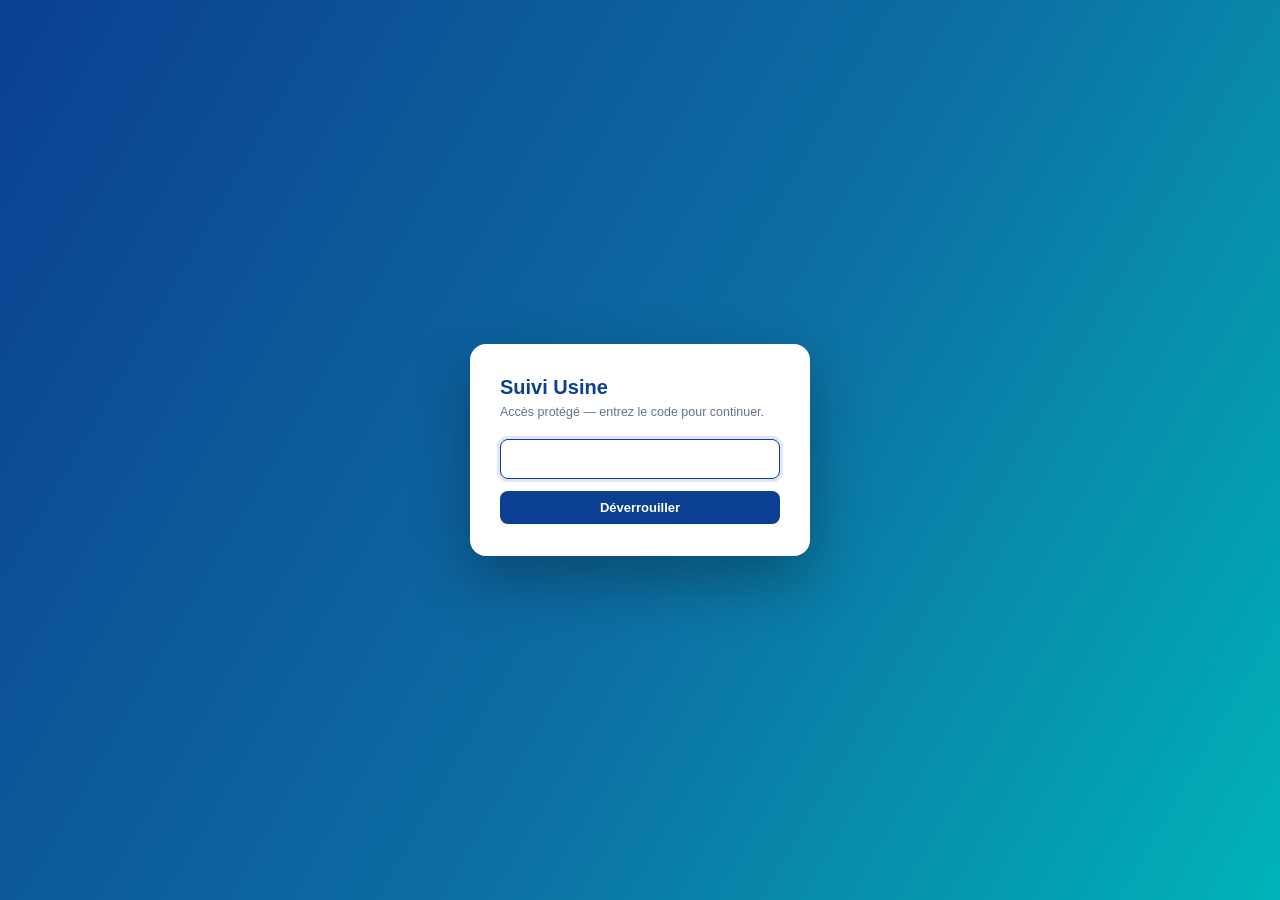
==== dashboard.html @ 3225024c "one paaaage for the 2" ====
<!DOCTYPE html>
<html lang="fr">
<head>
<meta charset="UTF-8">
<meta name="viewport" content="width=device-width, initial-scale=1.0">
<title>Suivi Usine</title>
<link rel="stylesheet" href="css/style.css">
<script src="js/echarts.min.js"></script>
<script src="js/xlsx.full.min.js"></script>
</head>
<body class="us-locked">

<div class="us-gate-overlay" id="us-gate-overlay">
  <form class="us-gate-box" id="us-gate-form">
    <div class="us-gate-title">Suivi Usine</div>
    <div class="us-gate-sub">Accès protégé — entrez le code pour continuer.</div>
    <input type="password" id="us-gate-input" class="us-gate-input" autocomplete="off" autofocus />
    <div class="us-gate-error" id="us-gate-error" style="display:none;">Code incorrect.</div>
    <button type="submit" class="us-btn us-gate-submit">Déverrouiller</button>
  </form>
</div>

<div class="us-modal-overlay" id="us-welcome-overlay">
  <div class="us-modal-box">
    <div class="us-modal-header">
      <div class="us-modal-title">Bienvenue sur Suivi Usine</div>
    </div>
    <div class="us-modal-body">
      <p>Ce tableau de bord a été mis en place pour vous permettre de suivre, où que vous soyez, l'activité de nos équipes opérateurs : arrivées à l'usine, avancement des formations, habilitations et visites médicales à venir.</p>
      <p>L'objectif est simple : rester connecté(e) à la réalité du terrain, même à distance, en déplacement ou en congé, sans dépendre d'un reporting manuel.</p>
      <p>Bonne consultation.</p>
      <div class="us-modal-signature">
        <div class="us-modal-signature-name">Nabila Chnaida</div>
        <div class="us-modal-signature-role">HR Talent </div>
      </div>
    </div>
    <button class="us-btn us-modal-close" onclick="usCloseWelcome()">C'est compris</button>
  </div>
</div>

<main class="page">

  <nav class="us-page-nav">
    <a href="dashboard.html" class="us-active">Tableau de bord</a>
    <a href="index.html">Bilans RH</a>
  </nav>

  <div class="us-hero">
    <div>
      <div class="us-hero-title">Suivez votre équipe à distance</div>
      <div class="us-hero-sub">Restez connecté(e) à votre atelier même en congé — les KPIs clés en un coup d'œil.</div>
    </div>
  </div>

  <div id="us-error" class="us-error" style="display:none;"></div>
  <div id="us-empty" class="us-empty" style="display:none;">
    Aucune donnée exploitable dans suivi.xlsx.
  </div>

  <div id="us-content" style="display:none;">

    <!-- Filters -->
    <div class="us-filter-bar">
      <div class="us-fg">
        <label>Département</label>
        <select id="us-dept-select">
          <option value="">Tous les départements</option>
        </select>
      </div>
      <div class="us-fg">
        <label>Semaine</label>
        <select id="us-week-select">
          <option value="">Toutes les semaines</option>
        </select>
      </div>
      <button class="us-btn us-btn-ghost" onclick="usResetFilters()">Réinitialiser</button>
    </div>

    <!-- Pending-edits bar -->
    <div class="us-edit-bar" id="us-edit-bar" style="display:none;">
      <span>Modifications non enregistrées — téléchargez le fichier puis remplacez-le sur GitHub pour les conserver.</span>
      <button type="button" class="us-btn" onclick="usDownloadUpdatedWorkbook()">Télécharger suivi.xlsx mis à jour</button>
    </div>

    <!-- KPIs -->
    <div class="us-kpi-grid">
      <div class="us-kpi-card us-c1">
        <div class="us-kpi-icon"><svg viewBox="0 0 24 24" fill="none" stroke="currentColor" stroke-width="2" stroke-linecap="round" stroke-linejoin="round"><path d="M15 3h4a2 2 0 0 1 2 2v14a2 2 0 0 1-2 2h-4"/><polyline points="10 17 15 12 10 7"/><line x1="15" y1="12" x2="3" y2="12"/></svg></div>
        <div class="us-kpi-body">
          <div class="us-kpi-label">Arrivés usine — <span id="us-this-week-label">cette semaine</span></div>
          <div class="us-kpi-value" id="us-kpi-week">&mdash;</div>
          <div class="us-kpi-sub" id="us-kpi-week-sub"></div>
        </div>
      </div>
      <div class="us-kpi-card us-c2">
        <div class="us-kpi-icon"><svg viewBox="0 0 24 24" fill="none" stroke="currentColor" stroke-width="2" stroke-linecap="round" stroke-linejoin="round"><rect x="3" y="4" width="18" height="18" rx="2"/><line x1="16" y1="2" x2="16" y2="6"/><line x1="8" y1="2" x2="8" y2="6"/><line x1="3" y1="10" x2="21" y2="10"/></svg></div>
        <div class="us-kpi-body">
          <div class="us-kpi-label">Total depuis le 1er juillet à aujourd'hui</div>
          <div class="us-kpi-value" id="us-kpi-month">&mdash;</div>
        </div>
      </div>
      <div class="us-kpi-card us-c3">
        <div class="us-kpi-icon"><svg viewBox="0 0 24 24" fill="none" stroke="currentColor" stroke-width="2" stroke-linecap="round" stroke-linejoin="round"><path d="M2 3h6a4 4 0 0 1 4 4v14a3 3 0 0 0-3-3H2z"/><path d="M22 3h-6a4 4 0 0 0-4 4v14a3 3 0 0 1 3-3h7z"/></svg></div>
        <div class="us-kpi-body">
          <div class="us-kpi-label">En formation total à IFMIA — <span id="us-formation-total-week-label">cette semaine</span></div>
          <div class="us-kpi-value-row">
            <div class="us-kpi-value" id="us-kpi-formation">&mdash;</div>
            <button type="button" class="us-kpi-edit-btn" onclick="usOpenEditModal('formation-total')" title="Modifier cette valeur">
              <svg viewBox="0 0 24 24" fill="none" stroke="currentColor" stroke-width="2" stroke-linecap="round" stroke-linejoin="round"><path d="M11 4H4a2 2 0 0 0-2 2v14a2 2 0 0 0 2 2h14a2 2 0 0 0 2-2v-7"/><path d="M18.5 2.5a2.121 2.121 0 0 1 3 3L12 15l-4 1 1-4 9.5-9.5z"/></svg>
            </button>
          </div>
        </div>
      </div>
      <div class="us-kpi-card us-c8">
        <div class="us-kpi-icon"><svg viewBox="0 0 24 24" fill="none" stroke="currentColor" stroke-width="2" stroke-linecap="round" stroke-linejoin="round"><path d="M2 3h6a4 4 0 0 1 4 4v14a3 3 0 0 0-3-3H2z"/><path d="M22 3h-6a4 4 0 0 0-4 4v14a3 3 0 0 1 3-3h7z"/></svg></div>
        <div class="us-kpi-body">
          <div class="us-kpi-label">En formation à IFMIA — Ferrage — <span id="us-formation-ferrage-week-label">cette semaine</span></div>
          <div class="us-kpi-value-row">
            <div class="us-kpi-value" id="us-kpi-formation-ferrage">&mdash;</div>
            <button type="button" class="us-kpi-edit-btn" onclick="usOpenEditModal('formation-ferrage')" title="Modifier cette valeur">
              <svg viewBox="0 0 24 24" fill="none" stroke="currentColor" stroke-width="2" stroke-linecap="round" stroke-linejoin="round"><path d="M11 4H4a2 2 0 0 0-2 2v14a2 2 0 0 0 2 2h14a2 2 0 0 0 2-2v-7"/><path d="M18.5 2.5a2.121 2.121 0 0 1 3 3L12 15l-4 1 1-4 9.5-9.5z"/></svg>
            </button>
          </div>
        </div>
      </div>
      <div class="us-kpi-card us-c9">
        <div class="us-kpi-icon"><svg viewBox="0 0 24 24" fill="none" stroke="currentColor" stroke-width="2" stroke-linecap="round" stroke-linejoin="round"><path d="M2 3h6a4 4 0 0 1 4 4v14a3 3 0 0 0-3-3H2z"/><path d="M22 3h-6a4 4 0 0 0-4 4v14a3 3 0 0 1 3-3h7z"/></svg></div>
        <div class="us-kpi-body">
          <div class="us-kpi-label">En formation à IFMIA — Montage — <span id="us-formation-montage-week-label">cette semaine</span></div>
          <div class="us-kpi-value-row">
            <div class="us-kpi-value" id="us-kpi-formation-montage">&mdash;</div>
            <button type="button" class="us-kpi-edit-btn" onclick="usOpenEditModal('formation-montage')" title="Modifier cette valeur">
              <svg viewBox="0 0 24 24" fill="none" stroke="currentColor" stroke-width="2" stroke-linecap="round" stroke-linejoin="round"><path d="M11 4H4a2 2 0 0 0-2 2v14a2 2 0 0 0 2 2h14a2 2 0 0 0 2-2v-7"/><path d="M18.5 2.5a2.121 2.121 0 0 1 3 3L12 15l-4 1 1-4 9.5-9.5z"/></svg>
            </button>
          </div>
        </div>
      </div>
      <div class="us-kpi-card us-c11" id="us-kpi-card-birdcage">
        <div class="us-kpi-icon"><svg viewBox="0 0 24 24" fill="none" stroke="currentColor" stroke-width="2" stroke-linecap="round" stroke-linejoin="round"><path d="M2 3h6a4 4 0 0 1 4 4v14a3 3 0 0 0-3-3H2z"/><path d="M22 3h-6a4 4 0 0 0-4 4v14a3 3 0 0 1 3-3h7z"/></svg></div>
        <div class="us-kpi-body">
          <div class="us-kpi-label">En formation à IFMIA — Birdcage — <span id="us-formation-birdcage-week-label">cette semaine</span></div>
          <div class="us-kpi-value-row">
            <div class="us-kpi-value" id="us-kpi-formation-birdcage">&mdash;</div>
            <button type="button" class="us-kpi-edit-btn" onclick="usOpenEditModal('formation-birdcage')" title="Modifier cette valeur">
              <svg viewBox="0 0 24 24" fill="none" stroke="currentColor" stroke-width="2" stroke-linecap="round" stroke-linejoin="round"><path d="M11 4H4a2 2 0 0 0-2 2v14a2 2 0 0 0 2 2h14a2 2 0 0 0 2-2v-7"/><path d="M18.5 2.5a2.121 2.121 0 0 1 3 3L12 15l-4 1 1-4 9.5-9.5z"/></svg>
            </button>
          </div>
        </div>
      </div>
      <div class="us-kpi-card us-c4">
        <div class="us-kpi-icon"><svg viewBox="0 0 24 24" fill="none" stroke="currentColor" stroke-width="2" stroke-linecap="round" stroke-linejoin="round"><path d="M16 21v-2a4 4 0 0 0-4-4H5a4 4 0 0 0-4 4v2"/><circle cx="9" cy="7" r="4"/><line x1="17" y1="8" x2="22" y2="13"/><line x1="22" y1="8" x2="17" y2="13"/></svg></div>
        <div class="us-kpi-body">
          <div class="us-kpi-label">En formation (non diplômés) — <span id="us-ifmia-nondip-week-label">cette semaine</span></div>
          <div class="us-kpi-value-row">
            <div class="us-kpi-value" id="us-kpi-next-week">&mdash;</div>
            <button type="button" class="us-kpi-edit-btn" onclick="usOpenEditModal('non-diplomes')" title="Modifier cette valeur">
              <svg viewBox="0 0 24 24" fill="none" stroke="currentColor" stroke-width="2" stroke-linecap="round" stroke-linejoin="round"><path d="M11 4H4a2 2 0 0 0-2 2v14a2 2 0 0 0 2 2h14a2 2 0 0 0 2-2v-7"/><path d="M18.5 2.5a2.121 2.121 0 0 1 3 3L12 15l-4 1 1-4 9.5-9.5z"/></svg>
            </button>
          </div>
        </div>
      </div>
      <div class="us-kpi-card us-c5">
        <div class="us-kpi-icon"><svg viewBox="0 0 24 24" fill="none" stroke="currentColor" stroke-width="2" stroke-linecap="round" stroke-linejoin="round"><path d="M16 21v-2a4 4 0 0 0-4-4H5a4 4 0 0 0-4 4v2"/><circle cx="8.5" cy="7" r="4"/><polyline points="17 11 19 13 23 9"/></svg></div>
        <div class="us-kpi-body">
          <div class="us-kpi-label">Habilitation — contrats à venir</div>
          <div class="us-kpi-value" id="us-kpi-upcoming">&mdash;</div>
          <div class="us-kpi-sub" id="us-kpi-upcoming-sub"></div>
        </div>
      </div>
      <div class="us-kpi-card us-c6">
        <div class="us-kpi-icon"><svg viewBox="0 0 24 24" fill="none" stroke="currentColor" stroke-width="2" stroke-linecap="round" stroke-linejoin="round"><path d="M22 16.92v3a2 2 0 0 1-2.18 2 19.79 19.79 0 0 1-8.63-3.07 19.5 19.5 0 0 1-6-6 19.79 19.79 0 0 1-3.07-8.67A2 2 0 0 1 4.11 2h3a2 2 0 0 1 2 1.72c.127.96.361 1.903.7 2.81a2 2 0 0 1-.45 2.11L8.09 9.91a16 16 0 0 0 6 6l1.27-1.27a2 2 0 0 1 2.11-.45c.907.339 1.85.573 2.81.7A2 2 0 0 1 22 16.92z"/></svg></div>
        <div class="us-kpi-body">
          <div class="us-kpi-label">Appels téléphoniques — <span id="us-appels-week-label">cette semaine</span></div>
          <div class="us-kpi-value-row">
            <div class="us-kpi-value" id="us-kpi-appels">&mdash;</div>
            <button type="button" class="us-kpi-edit-btn" onclick="usOpenEditModal('appels')" title="Modifier cette valeur">
              <svg viewBox="0 0 24 24" fill="none" stroke="currentColor" stroke-width="2" stroke-linecap="round" stroke-linejoin="round"><path d="M11 4H4a2 2 0 0 0-2 2v14a2 2 0 0 0 2 2h14a2 2 0 0 0 2-2v-7"/><path d="M18.5 2.5a2.121 2.121 0 0 1 3 3L12 15l-4 1 1-4 9.5-9.5z"/></svg>
            </button>
          </div>
        </div>
      </div>
      <div class="us-kpi-card us-c7">
        <div class="us-kpi-icon"><svg viewBox="0 0 24 24" fill="none" stroke="currentColor" stroke-width="2" stroke-linecap="round" stroke-linejoin="round"><polyline points="22 12 18 12 15 21 9 3 6 12 2 12"/></svg></div>
        <div class="us-kpi-body">
          <div class="us-kpi-label">Visite médicale — <span id="us-visite-week-label">cette semaine</span></div>
          <div class="us-kpi-value-row">
            <div class="us-kpi-value" id="us-kpi-visite">&mdash;</div>
            <button type="button" class="us-kpi-edit-btn" onclick="usOpenEditModal('visite')" title="Modifier cette valeur">
              <svg viewBox="0 0 24 24" fill="none" stroke="currentColor" stroke-width="2" stroke-linecap="round" stroke-linejoin="round"><path d="M11 4H4a2 2 0 0 0-2 2v14a2 2 0 0 0 2 2h14a2 2 0 0 0 2-2v-7"/><path d="M18.5 2.5a2.121 2.121 0 0 1 3 3L12 15l-4 1 1-4 9.5-9.5z"/></svg>
            </button>
          </div>
        </div>
      </div>
      <div class="us-kpi-card us-c10">
        <div class="us-kpi-icon"><svg viewBox="0 0 24 24" fill="none" stroke="currentColor" stroke-width="2" stroke-linecap="round" stroke-linejoin="round"><path d="M9 21H5a2 2 0 0 1-2-2V5a2 2 0 0 1 2-2h4"/><polyline points="16 17 21 12 16 7"/><line x1="21" y1="12" x2="9" y2="12"/></svg></div>
        <div class="us-kpi-body">
          <div class="us-kpi-label">Départ IFMIA — <span id="us-depart-ifmia-week-label">cette semaine</span></div>
          <div class="us-kpi-value-row">
            <div class="us-kpi-value" id="us-kpi-depart-ifmia">&mdash;</div>
            <button type="button" class="us-kpi-edit-btn" onclick="usOpenEditModal('depart-ifmia')" title="Modifier cette valeur">
              <svg viewBox="0 0 24 24" fill="none" stroke="currentColor" stroke-width="2" stroke-linecap="round" stroke-linejoin="round"><path d="M11 4H4a2 2 0 0 0-2 2v14a2 2 0 0 0 2 2h14a2 2 0 0 0 2-2v-7"/><path d="M18.5 2.5a2.121 2.121 0 0 1 3 3L12 15l-4 1 1-4 9.5-9.5z"/></svg>
            </button>
          </div>
        </div>
      </div>
    </div>

    <!-- Arrivée prévue -->
    <div class="us-chart-card us-announce-card" id="us-announce-card" style="display:none;">
      <div class="us-chart-title">Arrivée prévue</div>
      <div id="us-announce-list" class="us-announce-list"></div>
    </div>

    <!-- Répartition arrivée usine -->
    <div class="us-detail-card" id="us-rau-card" style="display:none;">
      <div class="us-chart-title">Répartition arrivée usine</div>
      <div style="overflow-x:auto;">
        <table class="us-detail-tbl">
          <thead><tr><th>département</th><th>Effectif</th></tr></thead>
          <tbody id="us-rau-tbl-body"></tbody>
        </table>
      </div>
    </div>


    <!-- Charts -->
    <div class="us-charts-row">
      <div class="us-chart-card">
        <div class="us-chart-title">Nombre d'arrivés à l'usine par semaine/ global</div>
        <div id="us-chart-weekly" class="us-chart"></div>
      </div>
      
      <div class="us-detail-card">
        <div class="us-chart-title">Task Force Mainstraim</div>
        <div style="overflow-x:auto;">
          <table class="us-detail-tbl">
            <thead id="us-atelier-tbl-head"></thead>
            <tbody id="us-atelier-tbl-body"></tbody>
          </table>
        </div>
        <p class="us-table-note">NB : Ces chiffres correspondent au nombre réel d'intégrations enregistrées le jour J à l'usine, sans tenir compte des départs intervenus au cours de la période d'habilitation.</p>
      </div>
      <div class="us-chart-card">
        <div class="us-chart-title">Formation — Estimation vs Réel par semaine</div>
        <div id="us-chart-formation" class="us-chart"></div>
      </div>

      <!-- Problématiques identifiées -->
    <div class="us-insight-card" id="us-insight-card" style="display:none;">
      <div class="us-insight-header">
        <div class="us-insight-icon">
          <svg viewBox="0 0 24 24" fill="none" stroke="currentColor" stroke-width="2" stroke-linecap="round" stroke-linejoin="round"><path d="M10.29 3.86L1.82 18a2 2 0 0 0 1.71 3h16.94a2 2 0 0 0 1.71-3L13.71 3.86a2 2 0 0 0-3.42 0z"/><line x1="12" y1="9" x2="12" y2="13"/><line x1="12" y1="17" x2="12.01" y2="17"/></svg>
        </div>
        <div>
          <div class="us-insight-title">Problématiques identifiées</div>
          <div class="us-insight-intro" id="us-insight-intro"></div>
        </div>
      </div>
       <ul class="us-insight-reasons" id="us-insight-reasons"></ul>

      <div class="us-insight-stats">
        <div class="us-insight-stat">
          <svg class="us-insight-stat-icon" viewBox="0 0 24 24" fill="none" stroke="currentColor" stroke-width="2" stroke-linecap="round" stroke-linejoin="round"><polyline points="23 18 13.5 8.5 8.5 13.5 1 6"/><polyline points="17 18 23 18 23 12"/></svg>
          <div>
            <div class="us-insight-stat-value" id="us-insight-visite">&mdash;</div>
            <div class="us-insight-stat-label">Perdu entre la visite médicale et la formation</div>
          </div>
        </div>
        <div class="us-insight-stat">
          <svg class="us-insight-stat-icon" viewBox="0 0 24 24" fill="none" stroke="currentColor" stroke-width="2" stroke-linecap="round" stroke-linejoin="round"><polyline points="23 18 13.5 8.5 8.5 13.5 1 6"/><polyline points="17 18 23 18 23 12"/></svg>
          <div>
            <div class="us-insight-stat-value" id="us-insight-parcours">&mdash;</div>
            <div class="us-insight-stat-label">Perdu durant le parcours de formation</div>
          </div>
        </div>
      </div>
    </div>


      <div class="us-chart-card">
        <div class="us-chart-title">Contrats à venir par département</div>
        <div id="us-chart-upcoming" class="us-chart"></div>
      </div>
      <div class="us-detail-card">
        <div class="us-chart-title" id="us-july-title">Répartition par département</div>
        <div style="overflow-x:auto;">
          <table class="us-detail-tbl">
            <thead><tr><th>département</th><th>Somme de Effectifs</th></tr></thead>
            <tbody id="us-july-tbl-body"></tbody>
          </table>
        </div>
      </div>
    </div>

  </div>
</main>

<!-- Edit KPI modal -->
<div class="us-edit-modal-overlay" id="us-edit-modal-overlay" style="display:none;">
  <div class="us-edit-modal">
    <div class="us-edit-modal-title" id="us-edit-modal-title">Modifier</div>
    <div class="us-edit-modal-week" id="us-edit-modal-week"></div>
    <input type="number" id="us-edit-modal-input" class="us-edit-modal-input" min="0" placeholder="Valeur">
    <div class="us-edit-modal-error" id="us-edit-modal-error" style="display:none;"></div>
    <div class="us-edit-modal-actions">
      <button type="button" class="us-btn us-btn-ghost" onclick="usCloseEditModal()">Annuler</button>
      <button type="button" class="us-btn" onclick="usSaveEditModal()">Enregistrer</button>
    </div>
  </div>
</div>

<script src="js/dashboard.js"></script>
</body>
</html>
---- css/style.css ----
:root{
  --deep-blue:#0B3F91;--ocean-blue:#0D6FA3;--teal:#00B3B8;
  --aqua:#38D6C4;--mint:#6EE7D2;--dark-navy:#072C5A;
  --soft-cyan:#9FEDE2;--orange-accent:#FF5A1F;
  --gray50:#f6f8fa;--gray100:#eaecef;--gray400:#8b95a1;--gray600:#4a5568;--gray800:#1a202c;
  --font-cond:'Segoe UI Semibold','Segoe UI',Arial,sans-serif;
}
*{box-sizing:border-box;}
body{margin:0;font-family:'Segoe UI',Arial,sans-serif;background:var(--gray50);color:var(--gray800);}

body.us-locked main,body.us-locked #us-welcome-overlay,body.us-locked #us-aout-msg-overlay{display:none;}

.us-gate-overlay{position:fixed;inset:0;z-index:10000;display:flex;align-items:center;justify-content:center;padding:20px;
                  background:linear-gradient(120deg,#0B3F91 0%,#0D6FA3 55%,#00B3B8 100%);}
.us-gate-box{background:#fff;border-radius:16px;padding:32px 30px;width:340px;max-width:100%;
             box-shadow:0 24px 60px rgba(0,0,0,.3);display:flex;flex-direction:column;gap:6px;}
.us-gate-title{font-family:var(--font-cond);font-size:20px;font-weight:800;color:#0B3F91;}
.us-gate-sub{font-size:12.5px;color:#64748b;margin-bottom:14px;}
.us-gate-input{padding:11px 14px;border:1px solid #e2e8f0;border-radius:8px;font-size:14px;letter-spacing:1px;margin-bottom:6px;}
.us-gate-input:focus{outline:none;border-color:#0B3F91;box-shadow:0 0 0 3px rgba(11,63,145,.12);}
.us-gate-error{font-size:12px;color:#c2410c;font-weight:600;margin-bottom:10px;}
.us-gate-submit{width:100%;padding:12px;}

.us-modal-overlay{position:fixed;inset:0;background:rgba(7,44,90,.55);z-index:9998;
                   display:none;align-items:center;justify-content:center;padding:20px;}
.us-modal-overlay.us-show{display:flex;}
.us-modal-box{background:#fff;border-radius:16px;max-width:520px;width:100%;
              box-shadow:0 24px 60px rgba(0,0,0,.35);overflow:hidden;animation:us-modal-in .25s ease both;}
@keyframes us-modal-in{from{opacity:0;transform:translateY(10px) scale(.98);}to{opacity:1;transform:translateY(0) scale(1);}}
.us-modal-header{background:linear-gradient(120deg,#0B3F91 0%,#0D6FA3 55%,#00B3B8 100%);padding:22px 28px;}
.us-modal-title{font-family:var(--font-cond);font-size:20px;font-weight:800;color:#fff;}
.us-modal-body{padding:24px 28px;}
.us-modal-body p{font-size:13.5px;line-height:1.65;color:#334155;margin:0 0 14px;text-align:justify;}
.us-modal-signature{margin-top:18px;padding-top:16px;border-top:1px solid #e2e8f0;}
.us-modal-signature-name{font-size:14px;font-weight:800;color:#0B3F91;font-family:var(--font-cond);}
.us-modal-signature-role{font-size:12px;color:#64748b;margin-top:2px;}
.us-modal-close{width:calc(100% - 56px);margin:0 28px 24px;}

/* ── Bulletin-as-overlay variant (index.html's opening message) ── */
.us-modal-box-scroll{max-width:600px;max-height:88vh;display:flex;flex-direction:column;}
.us-modal-box-scroll .us-bulletin-body{overflow-y:auto;}
.us-modal-close-wrap{padding:16px 28px 24px;border-top:1px solid #eef2f7;flex-shrink:0;}
.us-modal-close-wrap .us-btn{width:100%;}

.page{max-width:1500px;margin:0 auto;padding:24px 28px;}

.us-hero{background:linear-gradient(120deg,#0B3F91 0%,#0D6FA3 55%,#00B3B8 100%);border-radius:16px;padding:28px 32px;color:#fff;margin-bottom:22px;display:flex;align-items:center;justify-content:space-between;flex-wrap:wrap;gap:16px;box-shadow:0 8px 24px rgba(11,63,145,.25);}
.us-hero-title{font-family:var(--font-cond);font-size:26px;font-weight:800;margin:0 0 6px;}
.us-hero-sub{font-size:13px;opacity:.92;max-width:540px;line-height:1.5;}
.us-hero-badge{background:rgba(255,255,255,.15);border:1px solid rgba(255,255,255,.3);border-radius:20px;padding:7px 16px;font-size:12px;font-weight:600;white-space:nowrap;}

.us-error{padding:20px;color:#ef4444;background:#fef2f2;border-radius:8px;text-align:center;margin-bottom:16px;}
.us-empty{padding:40px 20px;text-align:center;color:#64748b;background:#fff;border-radius:12px;border:1px dashed #cbd5e1;}

.us-filter-bar{display:flex;flex-wrap:wrap;gap:12px;align-items:flex-end;background:#fff;border-radius:12px;padding:16px 20px;box-shadow:0 1px 3px rgba(0,0,0,.08);border:1px solid #e2e8f0;margin-bottom:20px;}
.us-fg{display:flex;flex-direction:column;gap:4px;}
.us-fg label{font-size:11px;font-weight:700;color:#0B3F91;text-transform:uppercase;letter-spacing:.5px;}
.us-fg select,.us-fg input{padding:8px 12px;border:1px solid #e2e8f0;border-radius:8px;font-size:13px;color:#1e293b;background:#fff;min-width:150px;}
.us-btn{padding:9px 16px;border:none;border-radius:8px;font-size:13px;font-weight:700;cursor:pointer;background:#0B3F91;color:#fff;}
.us-btn:hover{background:#072C5A;}
.us-btn-ghost{background:#f1f5f9;color:#0B3F91;}
.us-btn-ghost:hover{background:#e2e8f0;}

.us-kpi-grid{display:grid;grid-template-columns:repeat(auto-fit,minmax(220px,1fr));gap:16px;margin-bottom:22px;}
.us-kpi-card{background:#fff;border-radius:14px;padding:18px 20px;box-shadow:0 1px 3px rgba(0,0,0,.07);border:1px solid #e2e8f0;
             position:relative;overflow:hidden;display:flex;gap:14px;align-items:flex-start;
             transition:transform .15s ease,box-shadow .15s ease;}
.us-kpi-card:hover{transform:translateY(-2px);box-shadow:0 10px 24px rgba(15,23,42,.10);}
.us-kpi-card::before{content:"";position:absolute;left:0;top:0;bottom:0;width:4px;}
.us-kpi-card::after{content:"";position:absolute;right:-30px;top:-30px;width:100px;height:100px;border-radius:50%;opacity:.06;}
.us-kpi-icon{width:40px;height:40px;border-radius:10px;flex-shrink:0;display:flex;align-items:center;justify-content:center;}
.us-kpi-icon svg{width:20px;height:20px;}
.us-kpi-body{min-width:0;flex:1;}

.us-kpi-card.us-c1::before,.us-kpi-card.us-c1::after{background:#0B3F91;}
.us-kpi-card.us-c2::before,.us-kpi-card.us-c2::after{background:#00B3B8;}
.us-kpi-card.us-c3::before,.us-kpi-card.us-c3::after{background:#38D6C4;}
.us-kpi-card.us-c4::before,.us-kpi-card.us-c4::after{background:#FF5A1F;}
.us-kpi-card.us-c5::before,.us-kpi-card.us-c5::after{background:#0a7c55;}
.us-kpi-card.us-c6::before,.us-kpi-card.us-c6::after{background:#0D6FA3;}
.us-kpi-card.us-c7::before,.us-kpi-card.us-c7::after{background:#9333ea;}
.us-kpi-card.us-c8::before,.us-kpi-card.us-c8::after{background:#db2777;}
.us-kpi-card.us-c9::before,.us-kpi-card.us-c9::after{background:#0891b2;}
.us-kpi-card.us-c10::before,.us-kpi-card.us-c10::after{background:#b91c1c;}
.us-kpi-card.us-c11::before,.us-kpi-card.us-c11::after{background:#ca8a04;}

.us-kpi-card.us-c1 .us-kpi-icon{background:rgba(11,63,145,.10);color:#0B3F91;}
.us-kpi-card.us-c2 .us-kpi-icon{background:rgba(0,179,184,.12);color:#00838a;}
.us-kpi-card.us-c3 .us-kpi-icon{background:rgba(56,214,196,.14);color:#0e7d6e;}
.us-kpi-card.us-c4 .us-kpi-icon{background:rgba(255,90,31,.12);color:#c2410c;}
.us-kpi-card.us-c5 .us-kpi-icon{background:rgba(10,124,85,.12);color:#0a7c55;}
.us-kpi-card.us-c6 .us-kpi-icon{background:rgba(13,111,163,.12);color:#0D6FA3;}
.us-kpi-card.us-c7 .us-kpi-icon{background:rgba(147,51,234,.10);color:#9333ea;}
.us-kpi-card.us-c8 .us-kpi-icon{background:rgba(219,39,119,.10);color:#db2777;}
.us-kpi-card.us-c9 .us-kpi-icon{background:rgba(8,145,178,.10);color:#0891b2;}
.us-kpi-card.us-c10 .us-kpi-icon{background:rgba(185,28,28,.10);color:#b91c1c;}
.us-kpi-card.us-c11 .us-kpi-icon{background:rgba(202,138,4,.12);color:#ca8a04;}

.us-kpi-label{font-size:11.5px;font-weight:700;color:#64748b;text-transform:uppercase;letter-spacing:.4px;margin-bottom:6px;}
.us-kpi-value{font-size:28px;font-weight:800;font-family:var(--font-cond);color:#1e293b;line-height:1.1;}
.us-kpi-sub{font-size:12px;color:#94a3b8;margin-top:5px;font-weight:600;}
.us-kpi-sub.us-sub-up{color:#0a7c55;}
.us-kpi-sub.us-sub-down{color:#c2410c;}
.us-kpi-value.us-empty-val{font-size:15px;font-weight:700;color:#94a3b8;letter-spacing:.2px;}

.us-charts-row{display:grid;grid-template-columns:1fr;gap:20px;margin-bottom:20px;}
.us-chart-card{background:#fff;border-radius:14px;padding:20px;box-shadow:0 1px 3px rgba(0,0,0,.07);border:1px solid #e2e8f0;transition:box-shadow .15s ease;}
.us-chart-card:hover{box-shadow:0 8px 20px rgba(15,23,42,.08);}
.us-chart-card .us-chart-title{font-size:15px;font-weight:700;color:#1e293b;margin-bottom:14px;font-family:var(--font-cond);}
.us-chart{width:100%;height:440px;}

.us-detail-card{background:#fff;border-radius:14px;padding:20px;box-shadow:0 1px 3px rgba(0,0,0,.07);border:1px solid #e2e8f0;margin-bottom:20px;}
.us-detail-tbl{width:100%;border-collapse:collapse;font-size:12.5px;}
.us-detail-tbl th{background:#0B3F91;color:#fff;padding:9px 8px;text-align:left;font-weight:600;position:sticky;top:0;}
.us-detail-tbl td{padding:8px;border-bottom:1px solid #f1f5f9;white-space:nowrap;}
.us-detail-tbl tr{transition:background .1s ease;}
.us-detail-tbl tr:hover{background:#f8fafc;}
.us-table-note{font-size:11.5px;color:#94a3b8;font-style:italic;margin:12px 0 0;line-height:1.5;}

.us-announce-card{margin-bottom:20px;}
.us-announce-list{display:flex;flex-wrap:wrap;gap:10px;}
.us-announce-item{display:flex;align-items:center;gap:8px;background:#eff6ff;border:1px solid #bfdbfe;color:#1e3a8a;border-radius:10px;padding:10px 16px;font-size:13.5px;font-weight:500;}
.us-announce-item strong{font-weight:800;color:#0B3F91;}
.us-announce-edit-btn{background:transparent;border:none;padding:3px;border-radius:6px;color:#60a5fa;cursor:pointer;display:flex;align-items:center;flex-shrink:0;}
.us-announce-edit-btn svg{width:13px;height:13px;}
.us-announce-edit-btn:hover{color:#0B3F91;background:rgba(11,63,145,.08);}

/* KPI-card inline editing stays hidden for now; the Arrivées prévues
   editing (and its "Télécharger" bar below) is active. */
.us-kpi-edit-btn{display:none !important;}
.us-edit-bar{display:flex;align-items:center;justify-content:space-between;gap:14px;background:#fffbeb;border:1px solid #fde68a;color:#92400e;border-radius:10px;padding:12px 16px;margin-bottom:16px;font-size:13px;font-weight:600;flex-wrap:wrap;}
.us-kpi-value-row{display:flex;align-items:baseline;gap:8px;}
.us-kpi-edit-btn{background:transparent;border:none;padding:4px;border-radius:6px;color:#94a3b8;cursor:pointer;display:flex;align-items:center;opacity:0;transition:opacity .12s ease,color .12s ease,background .12s ease;}
.us-kpi-edit-btn svg{width:14px;height:14px;}
.us-kpi-card:hover .us-kpi-edit-btn{opacity:1;}
.us-kpi-edit-btn:hover{color:#0B3F91;background:#eff6ff;}

.us-edit-modal-overlay{position:fixed;inset:0;background:rgba(15,23,42,.55);display:flex;align-items:center;justify-content:center;z-index:200;padding:16px;}
.us-edit-modal{background:#fff;border-radius:14px;padding:24px;width:100%;max-width:340px;box-shadow:0 20px 40px rgba(0,0,0,.25);}
.us-edit-modal-title{font-size:16px;font-weight:800;color:#1e293b;font-family:var(--font-cond);margin-bottom:4px;}
.us-edit-modal-week{font-size:12.5px;color:#64748b;font-weight:600;margin-bottom:14px;}
.us-edit-modal-input{width:100%;box-sizing:border-box;padding:10px 12px;border:1px solid #cbd5e1;border-radius:8px;font-size:15px;margin-bottom:10px;}
.us-edit-modal-input:focus{outline:none;border-color:#0B3F91;}
.us-edit-modal-error{font-size:12.5px;color:#c2410c;background:#fff7ed;border:1px solid #fed7aa;border-radius:8px;padding:8px 10px;margin-bottom:10px;}
.us-edit-modal-actions{display:flex;justify-content:flex-end;gap:8px;}

.us-insight-card{background:#fffbeb;border-radius:14px;padding:22px 26px;box-shadow:0 1px 3px rgba(0,0,0,.07);border:1px solid #fde68a;margin-bottom:20px;}

.us-insight-header{display:flex;gap:14px;align-items:flex-start;margin-bottom:18px;}
.us-insight-icon{width:38px;height:38px;border-radius:10px;flex-shrink:0;background:#fef3c7;color:#b45309;display:flex;align-items:center;justify-content:center;}
.us-insight-icon svg{width:20px;height:20px;}
.us-insight-title{font-size:15px;font-weight:800;color:#92400e;font-family:var(--font-cond);letter-spacing:.2px;}
.us-insight-intro{font-size:12.5px;color:#a16207;margin-top:3px;}

.us-insight-reasons{list-style:none;margin:0 0 20px;padding:0;display:flex;flex-direction:column;gap:8px;}
.us-insight-reasons li{position:relative;padding:10px 14px 10px 32px;background:#fff;border:1px solid #fde68a;border-radius:8px;
                        font-size:13px;color:#78350f;line-height:1.5;}
.us-insight-reasons li::before{content:"";position:absolute;left:14px;top:50%;transform:translateY(-50%);
                                width:7px;height:7px;border-radius:50%;background:#d97706;}

.us-insight-stats{display:flex;flex-wrap:wrap;gap:16px;}
.us-insight-stat{background:#fff;border:1px solid #fde68a;border-radius:10px;padding:16px 18px;flex:1;min-width:240px;
                  display:flex;align-items:center;gap:14px;}
.us-insight-stat-icon{width:26px;height:26px;flex-shrink:0;color:#dc2626;}
.us-insight-stat-value{font-size:28px;font-weight:800;font-family:var(--font-cond);color:#b45309;line-height:1.1;margin-bottom:3px;
                        font-variant-numeric:tabular-nums;}
.us-insight-stat-label{font-size:12px;color:#92400e;font-weight:600;line-height:1.4;}

.us-fg select,.us-fg input{transition:border-color .15s ease,box-shadow .15s ease;}
.us-fg select:focus,.us-fg input:focus{outline:none;border-color:#0B3F91;box-shadow:0 0 0 3px rgba(11,63,145,.12);}
.us-btn{transition:background .15s ease,transform .1s ease;}
.us-btn:active{transform:translateY(1px);}

/* Opacity-only: animating "transform" here too would fight the :hover
   lift transition above (CSS animations always win over transitions on
   the same property, even after the animation finishes). */
@keyframes us-fade-in{from{opacity:0;}to{opacity:1;}}
.us-kpi-card{animation:us-fade-in .35s ease both;}
.us-kpi-card:nth-child(1){animation-delay:.02s;}
.us-kpi-card:nth-child(2){animation-delay:.06s;}
.us-kpi-card:nth-child(3){animation-delay:.10s;}
.us-kpi-card:nth-child(4){animation-delay:.14s;}
.us-kpi-card:nth-child(5){animation-delay:.18s;}
.us-kpi-card:nth-child(6){animation-delay:.22s;}
.us-kpi-card:nth-child(7){animation-delay:.26s;}
.us-kpi-card:nth-child(8){animation-delay:.30s;}
.us-kpi-card:nth-child(9){animation-delay:.34s;}
.us-kpi-card:nth-child(10){animation-delay:.38s;}
.us-kpi-card:nth-child(11){animation-delay:.42s;}

@media(max-width:900px){
  .us-hero{flex-direction:column;align-items:flex-start;}
}

/* ── Page nav (links between the dashboard and bulletin pages) ── */
.us-page-nav{display:flex;flex-wrap:wrap;gap:8px;margin-bottom:18px;}
.us-page-nav a{display:inline-flex;align-items:center;gap:6px;padding:9px 18px;border-radius:9px;
                font-size:13px;font-weight:700;text-decoration:none;color:#0B3F91;background:#fff;
                border:1px solid #e2e8f0;transition:background .15s ease,border-color .15s ease,
                transform .15s ease,box-shadow .15s ease;}
.us-page-nav a:hover{background:#eff6ff;border-color:#bfdbfe;transform:translateY(-1px);
                      box-shadow:0 4px 10px rgba(15,23,42,.08);}
.us-page-nav a.us-active{background:#0B3F91;color:#fff;border-color:#0B3F91;
                          box-shadow:0 4px 12px rgba(11,63,145,.25);}
.us-page-nav a.us-active:hover{transform:none;}

/* ── Bulletin pages (récit / rapport ponctuel) ── */
.us-bulletin-card{position:relative;overflow:hidden;background:#fff;border-radius:16px;padding:0;
                   box-shadow:0 1px 3px rgba(0,0,0,.07);border:1px solid #e2e8f0;margin-bottom:20px;}
.us-bulletin-card::before{content:"";position:absolute;left:0;top:0;bottom:0;width:5px;
                           background:linear-gradient(180deg,#0B3F91 0%,#0D6FA3 50%,#00B3B8 100%);}
.us-bulletin-body{padding:28px 32px;}

.us-bulletin-header{display:flex;align-items:center;justify-content:space-between;gap:12px;
                     padding-bottom:16px;margin-bottom:20px;border-bottom:1px solid #eef2f7;}
.us-bulletin-header-left{display:flex;align-items:center;gap:12px;}
.us-bulletin-header-icon{width:38px;height:38px;border-radius:10px;flex-shrink:0;background:rgba(11,63,145,.08);
                          color:#0B3F91;display:flex;align-items:center;justify-content:center;}
.us-bulletin-header-icon svg{width:19px;height:19px;}
.us-bulletin-header-eyebrow{font-family:var(--font-cond);font-size:13.5px;font-weight:800;color:#0B3F91;}
.us-bulletin-header-sub{font-size:11.5px;color:#94a3b8;font-weight:600;margin-top:1px;}
.us-bulletin-header-meta{font-size:11px;font-weight:700;color:#0D6FA3;background:#eff6ff;border:1px solid #bfdbfe;
                          border-radius:20px;padding:5px 12px;white-space:nowrap;}

.us-bulletin-card p{font-size:14.5px;line-height:1.85;color:#334155;margin:0 0 16px;text-align:justify;}
.us-bulletin-card p:last-of-type{margin-bottom:0;}
.us-bulletin-dropcap::first-letter{font-family:var(--font-cond);font-size:46px;font-weight:800;color:#0B3F91;
                                    float:left;line-height:1;padding:4px 8px 0 0;}

.us-bulletin-highlight{background:linear-gradient(180deg,transparent 62%,rgba(255,90,31,.24) 62%);
                        font-weight:700;color:#0B3F91;padding:0 1px;}

/* ── Card header (icon + title, same language as .us-bulletin-header) —
   used in place of the plain .us-chart-title on bilan pages; kept as its
   own class so the main dashboard's .us-chart-title stays untouched. ── */
.us-card-header{display:flex;align-items:center;gap:12px;margin-bottom:16px;}
.us-card-header-icon{width:34px;height:34px;border-radius:9px;flex-shrink:0;background:rgba(11,63,145,.08);
                      color:#0B3F91;display:flex;align-items:center;justify-content:center;}
.us-card-header-icon svg{width:17px;height:17px;}
.us-card-header-title{font-family:var(--font-cond);font-size:14.5px;font-weight:800;color:#1e293b;line-height:1.3;}
.us-card-header-sub{font-size:11px;color:#94a3b8;font-weight:600;margin-top:2px;}
.us-card-header.us-card-header-alt .us-card-header-icon{background:rgba(255,90,31,.1);color:#FF5A1F;}

/* ── Section divider — separates stacked bilans on a combined page ── */
.us-section-divider{display:flex;align-items:center;gap:16px;margin:36px 0 22px;}
.us-section-divider::before,.us-section-divider::after{content:"";flex:1;height:1px;
                            background:linear-gradient(90deg,transparent,#dbe4f0,transparent);}
.us-section-divider span{font-family:var(--font-cond);font-size:12px;font-weight:800;letter-spacing:1.2px;
                          text-transform:uppercase;color:#0D6FA3;white-space:nowrap;
                          background:#eff6ff;border:1px solid #bfdbfe;border-radius:20px;padding:7px 18px;}

.us-bulletin-list{list-style:none;margin:22px 0;padding:0;display:grid;
                   grid-template-columns:repeat(auto-fit,minmax(240px,1fr));gap:12px;}
.us-bulletin-list li{position:relative;display:flex;align-items:flex-start;gap:12px;
                      padding:15px 16px;background:#f8fafc;border:1px solid #e2e8f0;
                      border-radius:12px;font-size:13.5px;color:#1e293b;line-height:1.55;
                      transition:background .15s ease,border-color .15s ease,transform .15s ease;}
.us-bulletin-list li:hover{background:#eff6ff;border-color:#bfdbfe;transform:translateY(-2px);}
.us-bulletin-list-icon{width:32px;height:32px;border-radius:9px;flex-shrink:0;background:#fff;
                        color:#0B3F91;display:flex;align-items:center;justify-content:center;
                        box-shadow:0 1px 3px rgba(15,23,42,.1);}
.us-bulletin-list-icon svg{width:16px;height:16px;}
.us-bulletin-list li:nth-child(2) .us-bulletin-list-icon{color:#FF5A1F;}

.us-bulletin-signoff{font-family:var(--font-cond);font-size:18px;font-weight:800;color:#0B3F91;
                      margin-top:22px;padding-top:20px;border-top:1px dashed #dbe4f0;
                      display:flex;align-items:center;gap:10px;}
.us-bulletin-signoff::before{content:"✓";display:inline-flex;align-items:center;justify-content:center;
                              width:26px;height:26px;border-radius:50%;
                              background:linear-gradient(135deg,#0B3F91,#00B3B8);color:#fff;
                              font-size:13px;flex-shrink:0;box-shadow:0 4px 10px rgba(11,63,145,.25);}

.us-stat-highlights{display:grid;grid-template-columns:repeat(auto-fit,minmax(220px,1fr));gap:16px;margin-bottom:20px;}
.us-stat-highlight{position:relative;overflow:hidden;background:linear-gradient(120deg,#0B3F91 0%,#0D6FA3 55%,#00B3B8 100%);
                    border-radius:16px;padding:22px 24px;color:#fff;box-shadow:0 8px 20px rgba(11,63,145,.2);
                    transition:transform .18s ease,box-shadow .18s ease;}
.us-stat-highlight:hover{transform:translateY(-3px);box-shadow:0 14px 28px rgba(11,63,145,.28);}
.us-stat-highlight::after{content:"";position:absolute;right:-24px;top:-24px;width:100px;height:100px;
                           border-radius:50%;background:rgba(255,255,255,.12);}
.us-stat-highlight-value{font-family:var(--font-cond);font-size:34px;font-weight:800;line-height:1.1;margin-bottom:6px;
                          position:relative;font-variant-numeric:tabular-nums;}
.us-stat-highlight-label{font-size:12.5px;opacity:.94;font-weight:600;line-height:1.4;position:relative;}
.us-stat-highlight.us-stat-alt{background:linear-gradient(120deg,#FF5A1F 0%,#ff8a4c 100%);
                                box-shadow:0 8px 20px rgba(255,90,31,.22);}
.us-stat-highlight.us-stat-alt:hover{box-shadow:0 14px 28px rgba(255,90,31,.3);}

.us-video-card{background:#fff;border-radius:16px;padding:22px;box-shadow:0 1px 3px rgba(0,0,0,.07);
                border:1px solid #e2e8f0;margin-bottom:20px;}
.us-video-wrap{position:relative;width:100%;border-radius:12px;overflow:hidden;background:#000;
                display:flex;justify-content:center;box-shadow:0 4px 16px rgba(0,0,0,.15);}
.us-video-wrap video{display:block;width:100%;height:auto;max-height:640px;background:#000;}

.us-tbl-total td{font-weight:800;background:#f8fafc;}

/* ── Scroll-reveal + count-up interaction (js/reveal.js) ──
   Elements start hidden/offset; reveal.js's IntersectionObserver adds
   .us-visible as each one enters the viewport, and drives the count-up
   on any element carrying data-count-to. */
.us-reveal{opacity:0;transform:translateY(28px);transition:opacity .6s cubic-bezier(.16,1,.3,1),
           transform .6s cubic-bezier(.16,1,.3,1);}
.us-reveal.us-visible{opacity:1;transform:translateY(0);}
.us-reveal-stagger.us-visible .us-reveal-item{opacity:1;transform:translateY(0);}
.us-reveal-item{opacity:0;transform:translateY(18px);transition:opacity .5s ease,transform .5s ease;}
.us-reveal-stagger.us-visible .us-reveal-item:nth-child(1){transition-delay:.02s;}
.us-reveal-stagger.us-visible .us-reveal-item:nth-child(2){transition-delay:.08s;}
.us-reveal-stagger.us-visible .us-reveal-item:nth-child(3){transition-delay:.14s;}
.us-reveal-stagger.us-visible .us-reveal-item:nth-child(4){transition-delay:.20s;}

@media(max-width:900px){
  .us-bulletin-body{padding:22px 20px;}
}
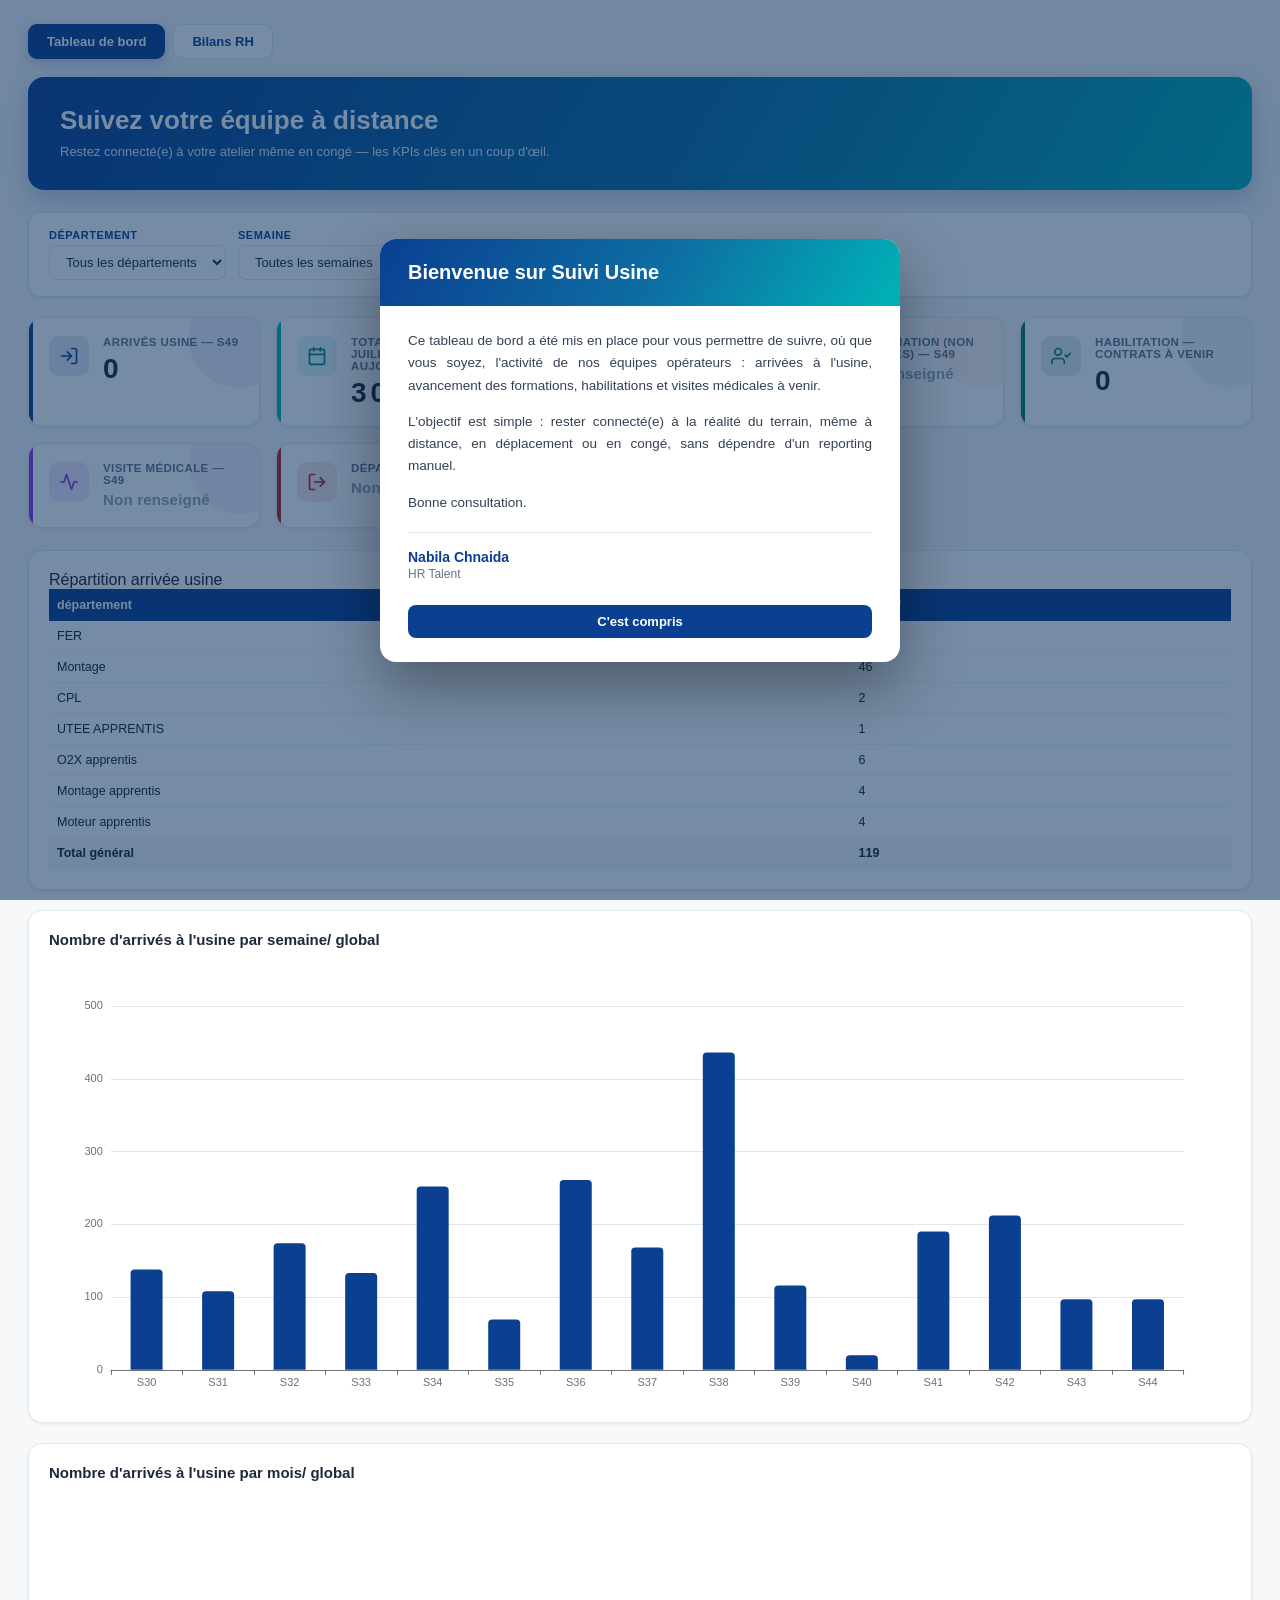
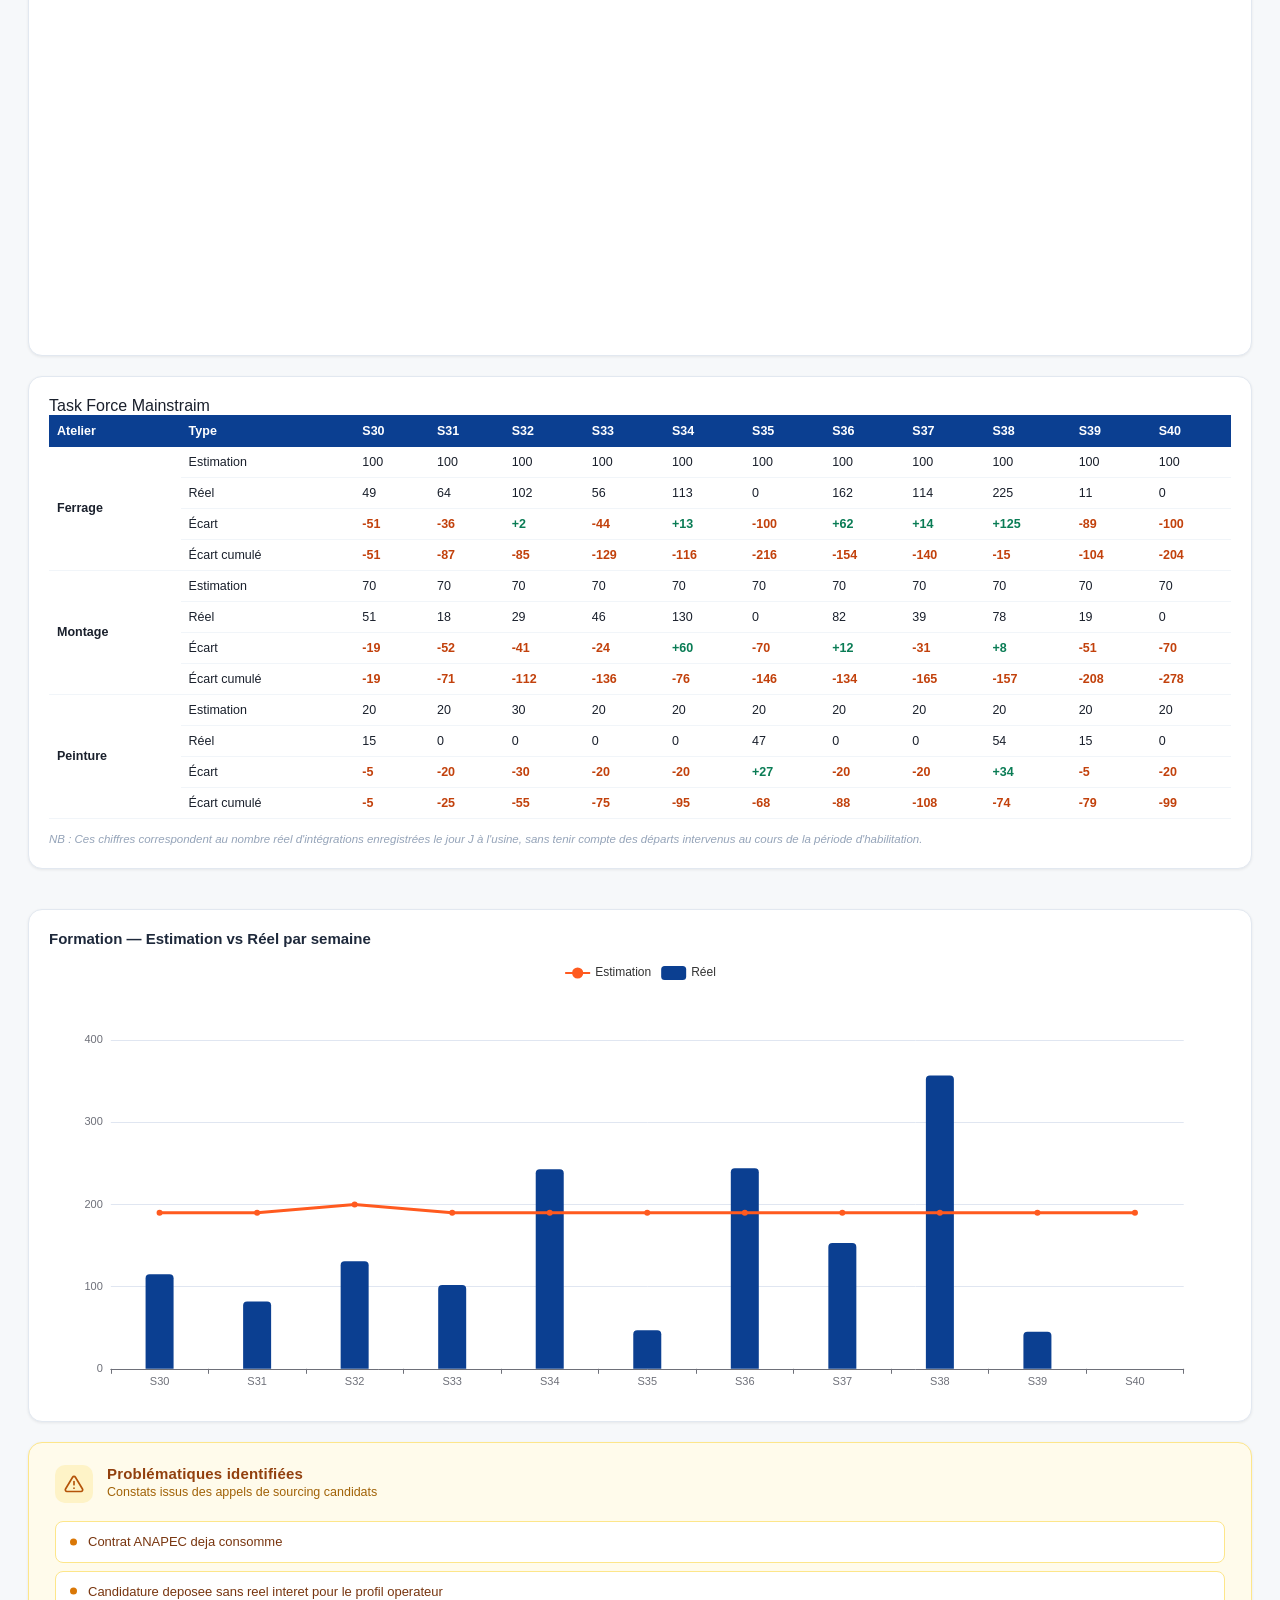
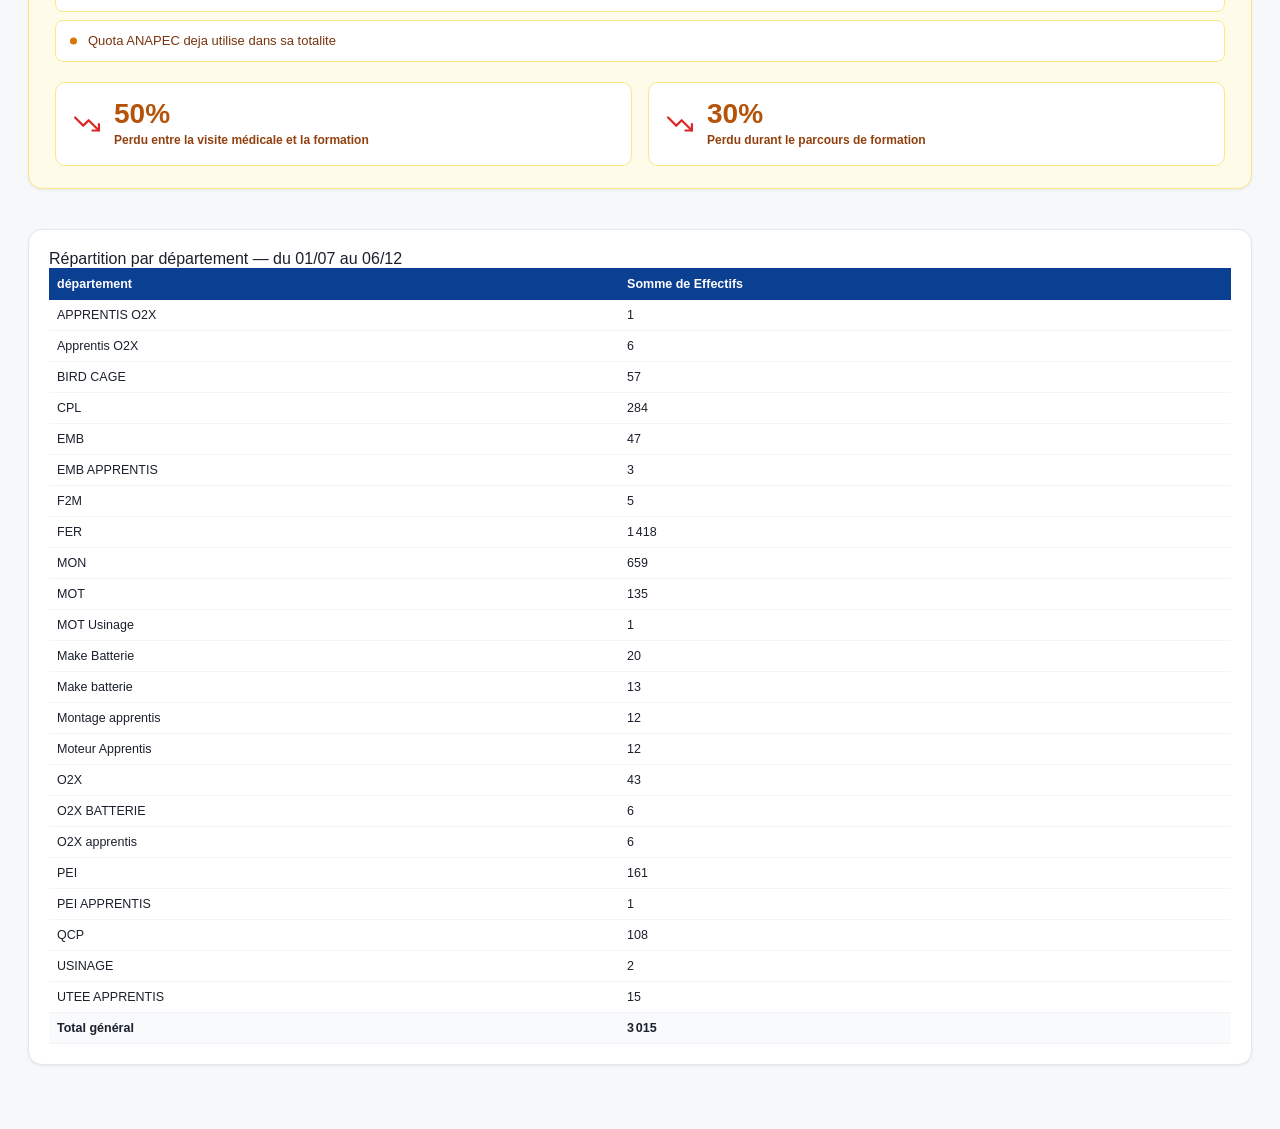
==== commit 2a2a9f99: "update the dashboard values" ====
--- a/dashboard.html
+++ b/dashboard.html
@@ -7,18 +7,16 @@
 <link rel="stylesheet" href="css/style.css">
 <script src="js/echarts.min.js"></script>
 <script src="js/xlsx.full.min.js"></script>
+<!-- Copie de suivi.xlsx intégrée à la page, écrite par mettre_a_jour.py (« Mettre a jour.bat ») à chaque import.
+     Utilisée quand la page est ouverte en double-clic (file://), où suivi.xlsx ne peut pas être lu. -->
+<script>
+// @@DATA-START
+// suivi.xlsx du 27/10/2026 09:56
+window.US_SUIVI_B64 = "UEsDBBQABgAIAAAAIQD6b/[base64]/j5p/yHy16lxYYwh1JQPe5GQ2IYE/IBrfGmsOrblO6D997uYgiZUChWVli+JEvuel7NyTyZny84Vd5jIBl+pg3KsCvR1MNbPK3Vz/[base64]/shxJGuwuITEv6ET73rp9H1Ii1kIi3I7yK6tyS0qO7D+UfcW/ryZdL4d7FlI7y8D76jjcCA6Pg9Ex9FAdHwZiI7jgej4+p90sMxk1Pn6/k82w7zygRKvHNK+x1QGfY25hYTmimXaz/cu4F/sbTokgn4hgwEGfQEzdOe+CW/oRkfrDCtrB0RW4ixniusxnkJl03AWxssUIkmuJty9748h1lePogBhYotvY5RQfvdBY5/6Bs0Gbp3/MqZ/AQAA//[base64]/IeS9O9tVRKTbvohQUBCpHzBNZrehSSYkUdu/N60WXahF0Mdk7tycuZPJbOOseKWYDPtWjqtaCvKKtfF9K58Xd6NrKVJGr9Gyp1ZuKcnZ9Pxs8kQWc2lKKxOSKC4+tXKVc7gBSGpFDlPFgXypdBwd5nKMPQRUa+wJmrq+gvjdQ04HnmKuWxnn+kKKxTaUl//iDY4yaswIiiONQixkMZsyi1hg7Cm3UrN6LNdpr6gKtYTjQM0PQM6oyIm7XCl2wF1n1G7Mpoa6GU4KymJKpgj2CVpckh2SPBxw73e1ue/4FNH49xF9YN2yenHk85EtfIIfFF/5bCy8cVwvmdenWC7/k4U2mbwmfXphGMKBCAa/cvoOAAD//wMAUEsDBBQABgAIAAAAIQDtIHIXuwMAAN0IAAAPAAAAeGwvd29ya2Jvb2sueG1spFbbjuI4EH1faf/BG7U0T+nEuULUMOKqQeoZobm+ILVMYjreTuyM7QCt0fz7lhOgA7z09iBw4pg6PlV1qpy79/uyQFsqFRN8YOFb10KUpyJj/HFgffs6t3sWUprwjBSC04H1TJX1fvj3X3c7IZ/[base64]/3LGd4kvNSwgRyPyo0lZxoOhFcg9QO1P9UVg32JBcgYvSZ/qyZpFA7ICFwB0aSJmStlkTnqJbFwEqTVa2oXH0dB2HgRauj8NVqdH+PKin+paleZUTla0FkZpt6WnWESa6r4H9Ik6QmMg5Eo2Xc3l9GBojL5Ci/pZYI7hfTe0jBF7KFhEDas0O9LiDi2H/gqUzww69e2OtHnu/bkRv17WAahXZvEmG7F/fGs/Fo4vlT9zc4I6MkFaTW+SHXBnpgBZDYq6WPZH9cwW5Ss+yFxi/38LHN9WI4rv02Dpuu9p3RnXpRhZmi/Q/GM7EbWDb2wKnn8+muWfzBMp2DrPpuAH9pn32g7DEHxjiMjR2o3zAbWGeMpi2jOXxsM5wxcjqUmv4J1Jor4o3mGUj0UTZNEH1TjFPo2abNNvG2kEzMdnKRYeNe13DGUduhoXOgxfzjYtSxhA53smxqpGv5CQymrCpESdWVpd+x9C/3XEoBLRVOBfazhsPkhWnYsQourRY8YymUYy0V+kDXmShJRkz1dACCDkB4CTCSkm0pkF2CPs83hj53cjS6tPtMKyI1MwcMOmBcxRikeAKIm5o5ZimjG0hHZloT5KwzO2TuYV/w8vZhzky7mRJN1kRB9gqRkuLLMYUgmpxlGTUHtDV8d5Xtd//cjG9wcjO7wbF353R2gYo9ZwCw6VIic2nE0ceu1zeM6V7fK91cofUwUOcUB33Xn41s358EdhDPY7s3d0PbD+JgEgbjGXZjU57m+E/2xS7dvq2pe4FzfJeYdM/hQ7WbxmjAk8NLClJUH5ZMOEyDAu7t2HhwQhv+BwAA//[base64]/QAFgwYBWzkcX+4fUdUTYoUuRvk5Yzl9z6NPW+3/+q76AMstkYLlsYJi0CXpmp1I9jb8fnunkXopK5kZzQINgKyfXF7s3uBTjq6hKodMCIVjYIp54ZHzrFU0EuMzQCaTmpje+motA0fZHmSDfAsSXJu/2qwYqYZHSrB7KEi/+M4kPP/2qau2xKeTPneg3ZXLLgjLiBBaRtwgk3lTzONCZTx6wyrJRk+jT2hAnAXjnML+XSy8sFsA8NsfTBZYJjMB5MGhvH+mTwwTO6bzCYwzMb7TJQxy600KmmhenWWEgsvKzVr+2jWgUez9sE8LDoZN3aU1ue0w6n+teezAC++AQAA//8DAFBLAwQUAAYACAAAACEAD/U9z0sbAADutgAAGAAAAHhsL3dvcmtzaGVldHMvc2hlZXQxLnhtbKST247TMBCG75F4h8j3TeK0SQ9quoKtKlbiArEcrl1n0liN42C7JxDvztjpYUURKqVKPc7B3/zj+T192Ms62II2QjU5oWFMAmi4KkSzysnnT4veiATGsqZgtWogJwcw5GH2+tV0p/TaVAA2QEJjclJZ206iyPAKJDOhaqHBN6XSklm81avItBpY4RfJOkriOIskEw3pCBN9C0OVpeAwV3wjobEdREPNLOo3lWjNiSb5LTjJ9HrT9riSLSKWohb24KEkkHzytGqUZssa697TAePBXuOV4L9/SuOfX2WSgmtlVGlDJEed5uvyx9E4YvxMuq7/JgwdRBq2wjXwgkruk0TTMyu5wPp3wrIzzG2XnmxEkZMf8fHXw0jdEF+G07ufZDYtBHbYVRVoKHPylk4WSTwk0WzqHfRFwM68mAeWLZ+hBm4Bs1ASWNW+h9I+Ql3n5A0dYUHflZLPnLl+0iwlgfPwUqm1Yz3hqhjTGs9waRm3Ygvd+jkdZ3gQvnkp/gZ1RGchL+cnUQvv/A86WDIDj6r+KgpbYWI8YQWUbFPbj2r3DsSqsvgU1XgrTYrDHAxHb6OcMEldvVzVCMUxkMIdUvQm2/u4OzJpOEjS4Yji93haD75AnPKNsUqeEh9RHQR3w0MwniDDMBmlNM1+gyzB2IVwGv8KxBZ7IMb7VQ2OEIxHSDK4VuUE3qgKv/SqXLO7vUqycEjjcX942ap/4KEJPG/8P1U6C3QdzPqjS6n0z110RvMO+AUAAP//AAAA//+sXduSHLtx/BXGfoA46LkrSD54Zyb8Gwya4eMHSw6RluS/N7pQuGUW0F2KfV3kopGNSyUK6Jwvv/74+fP34/vv79++/O2v//j0t69v4e3Tr//5/pdfX9+WP1/ePv3xO/7p9qfr+e3Tj//99fuv//3vP//rP+WPb5/+GU7ff/z5P/7v8fPXj59/icDDn5bz27cvP9Z6/m2tSKqLBb/iX//+LZy/fP77ty+ffyjkPUGWt08VcukhD4XEllTMtcc89UnXFnMrmM+RWGEXn0Xszv8Ku7Wir2/H9pF3YJcgJ6F+WoBXKlyuqfQSjicglQDhlgEnqP6lgMvb5/hKW46xUR/Dca0IOB6BY4IkjmfkmAobjtD/zwSYcFQAczx9FMe1op7jcgCOCaL9iOMzFU44JsCEowKYY5xyH9OPa0XAMQDHBEkc69SRifxIZQ1FnH8JUCmeYSy/FMAU47T+GIprRRtDNUESxSNQeKTCyvEEL+iZAA1HGAgvBTDHuCx9DMe1oo2hmiCJ4wJz9ZEKJxwTYMJRAczx9lEc14qAI6wq7wmiHLEfU+GEYwJMOCqAOd4/iuNa0UboSJDEMcB69EiFE44JMOGoAOYYDh9FUmra6EnFaFdS5F/bElVICZEnWJie+v+V6AWG/CsjDKaWzvmXlEBI8qOVAgsur4pRpihxVONUojDkn/rvlegC4/6VEQbRD5M8wdA8qAcUo0ThNTy0tOlSEDVPRcy6dKh7wocJH6kJBi8xbaXPAhHvoTXMmKL44cE7VD/[base64]/7+Su9Un9GkbCO0bTU+Bs206rTBLF76p6Zq6mDQdEcOmQ6zeaHqKhF3T6a23CQl+65qRmDQdEcOmQ/[base64]/pOS2f0VGpM6CXELnouOXJMUqObehQVMkbGJpQ+tIaGHkzdZ0ZM6KUn7KLnkizHLEcm+/+Ckd7DsZkqmLFTxIRdQuxi51Isx6xGJju+grEXFtUjdWGhsKCITG854FmhPmEPvZNLsQj661s39eioN505qGLB5I3W0PQe0suIMT1F7KLnUiynpFimU69g1t5DxaKFM3Z6UDFhlxC72LkUyymrkUnSsGBWdkc8NdPSSg8FyTMjKj0841XELnouyXJiyYIL/3vByMJC9FCyMD1FTOglxC56LslyMiQLqumCEXp4rqulpfdo3XhmRKEX8MKMInbRc0mWkyFZiF7GCD3M8mkNDT08GMuIQm+hwblfs5xcmkXQsHDCw98LRuICRD0tnLEDybIwu/2S5eSSLIIGdjD63gvGZJfURrOwYBZC/71sFhbMfL0UsWtouhTLiRVLwL1QwdhDEyXLHTey+v8NPRj8L0V09AZJ6pNLsgi67zym1yZZAi0sKFnuNPNQsuATXtqKPb13dkkWQW/QKxgZmyhZtLSZeriTzYi6buLdAkXsoueSLGdDsuDgLBhr6mnhJCpkxDgqKGIXO5dkObNkobFZMGbQ09KGHq4sGTGhZ2RZBlPv7JIsgt4am22WhU6gtYaGHq4sGVGDHqZvFbFnZTm7JIugt+hlWWP3nuZQ8mZoOeDKos+oCydeI3kpYtfgdEmWcxILcWmraW/cDClGN0O4cGppE/aIHqRZFlo4tY5d9FyS5ZzUwpxeTsWYaRatYbZwombB2PLSOnbRc2mWc5IcHT1UZIpJvYd6UwtnC6eqmsnKsj/LcnZpFkF/fevYUVjIumbtPMwhaQUzdipqJuwSYlffuSTLOcmJObuMMdlRCoUmHiJ4XTEaMTj1urgUi6Ch7zC/WTDmRlZLm8w60kMErytWK0b0XIrlkhRL23m4zXwvGEuxaGHDDmMeIpaAatpoxOjI8uJSLILuO4/ZJT2RrvjQCb7WUCMaxTxC0Ng0WjGk51Isl6RGupmH2/SCMUO6ljb08KsdQlAWwmrFaGy6FMsl6Y3pwlIwMjbxRFZLZ/[base64]/vRmZmHq3GjHqO5dkuRqSBbfpBbOyu+AlMi0dJ2efhKDcu9WKET2XZLkaYgGjQsHI0MStnpY29PC6ACHo2ymrFSN6LsmyfjQfL2dOo0LBSO/hPl1LZ/QwycL0DMkyoueSLFdOspAiKxgz6GnpjB5JFsxOG61YBgnOq0uyCHqr91rJgiHxoTU09HArS4gjjICX0YqRIru6JIugt4JeJ1loadlKojz1GfUFML39kuXqkiyC3uq9VrLQRSutYSxInoQ44pGz0YpR791ckkXQG/QKRlZOXFq0dEKPEETPaMUoqt9cmkXQMDjxULZgzDSSls7ooWhhevtFy80lWgQN9DCsF8xKD91BHlo6o4e6hukZ0mkQGG4u1SLojaWlYIQeXBjQwhk7vMzC7AzpNGLnEi23JFrWL5XHX0ZlULq7H/AGrhYv2VRkwaj9zIij3tFd8KO2l9WO4exz6ZaboRjIhSFh4nfnsrpgrkWrmBFU4TIhqI9oX/[base64]/[base64]/xJ8O2Y0gsgXoZQ4Jy4PxFi8HSIoHBwqaAE39pPNiiZn7QMkRBimggxaDoyOwG9YTf85rL1apv6IL2eKpWXYa62Wsls1BKEaVpNGQYVcVJtDPC3aKr6aPddeMr5HrI96+qOb8ROLRbz/[base64]/IDtE0hyAW9nZqnNEvt4KJ0EM9Xx1JraQ/[base64]/kVH/cOPnqB8L4RUOqcxxTtI4pS8waGSw9KaH4LFdv7rnLE6TSQpNSJVo8pYlCyKDpEULilOvoTEN9YPCOc7OgZAniQUvHW2h/lauor8Lg6VFC4qvr4KnyYx5R1Kw3h06U79nLt65BTBOVkEHTo4TEYddBU7Mwc8Gntr1DmnTUxTQRYtB0HIeF+EG2a3IaQogPU6TSMjnPPDvpxAuydzFyIgQ3Ca8M6QXCSPCJ9a+jO/M15GapZX3QySAU5/GXVSjbQ3KPIFdKIShknw7yGQYH9ert6uZFqKLsRSh7ApfZiV+8PPODmkWIeFptGQohseHd353q2tu/[base64]/[base64]/Rnt5uy5Cn76qP2gBvBP2KkqBPsTHbDc94ouAxeHoyO2Lw6xi3VmaHF9vuqg8594bsOzzjiZkdg6dH6/jciYMaA/fjllI7FSX9SSfQWt6stjxuMftj8PTc9fHZFAd1CO54YnLpvUGZR1zZiHjSnQRhmlZThpkd8f7dP2zVKrijyRdIK8qmSedX1JvZtLi8CYOmRwqJS7CDpiE/rnQ7RK2HR8EzOxPPehMTOwZNjxLy+RcHtQ7uepODZ0WtvYmv4ZFrqZMTq3gyxOBpSKHhr+36jIyDegj3QYUW24qSUUv3Q7JXcc3C0Tk7Qe50T9Zqy3h2rqLDMWxV5rSnIvzDwmo5HG/1yHaKgme2NZ7xRL1k8PSkdsQm2MHTOOSiHwsJ6j2sPPnXn7O/8YwnpnYMnp5TLjEddvC0Trl43BaUjFv8aC9kp+MZTxJDPG49YsjndhzUrbi7jGesQypT0rjl35vPnsczniSGmKdHDImTsaM/res+kMuIIqGgbHGr5c16y+sQiSHm6RFDPgfkoObDGyK+otK4pYUouxzXDqWUCUHuaL9gNqb5ldT+Z9zFWHh/h6oPcUeUD/Qqyg4s2e+48sSPvwNBDJ6GHhrz9F35UUPiDRVfUabsy77HM5qgh454qe8VzKaMNp/[base64]/KGQqgoWYPoMDD7LM94QvLI4unJDIlx8f5Rqz7HG6mEipLupJiS/ZRnPEkKUUyx2jLuT99nYGp43A9bmp0VNehPEjoUO7P3cnuroFZLZ9TiVOzoLkPq3JhGQa00KGRk/+TcW0fMNTxDhdSTdv1bfIXMwpfXUQ/kfnKRYKsoe9+YnZTLoKOfMQwV0tAoKopp+HSK+hRv0ejOsNDd5BGyY3LpDfqBlQbS0CjVMg3fEZX6EW/RKAphsASgyAgkn7M1cjc1SrVMw3e9Rp2Jexp0ebGizD1dtjeunUF3biuk6YyiK5jFGosdE9wK3cyiu0uD7u5xTJFGoKumFdLQGN+l8XkZB7UR7sMKrVMVtXbGne5eZLviSW9USKVRq6Xe8HkWB7Uc3qJR4rM5prJvcWVBQaNCGhalVmbhy3aos/AWi3IwI51BWib7E0/WqQppaJRqmYYvhKuF8BaNkmhYaVzo1CMbERcagXujRPmGRqmWafg+ULJMfm9oChYqSsYU5RLRbphSEc9cRdwPNTSKMmAavhiudsC9oGIa3UUV+g2ZgKbCxwN9il0hDY1xDBeP3/3r7S7f4FBRa2/wPRQtb7aeFDYqpKExjuHisuugYe3fKdNXrXsHNChRwL1RIA2NcQwXs10HDWt/zjT6WyS4ucwGv3WGU/q5QhoW4xgulrsOFlYMZxZdDMe8zyOgz+9x4TFVwnxDYxzDfU6+wfTQpRjee/[base64]/lvKW+kh22Ka7TpM+M6vVoddHnS+jbW6hHbt6yNlbllFFNjy4w4Wz1nsWWLz2E2weW7k/LO8t/iFxT5b4/8t/adGX979fV11wEWnydsgmPL2piW3lnG9S0ree0yzvr6oGWuLe0ipq9f3+LHGc07S3Gqf2cl65xxz/y/7TjLfzNym4tYqe5eVRMc31m7eczvjEJUbBmHrb4+eGeusLVUs9TmnbXRJLesBKbmndHf4jgbRqLF52+a4NibKUD0vUmBJL4zDi75b2ZvulK8ixiYxpY161n+W7SMa+ZmOUlu3hn9Lb6zYbxYfB6iCY7jLK3j/TujDVt8Z7yJ6+tL4+zzrz9+/vz9+P77+7f/BwAA//8AAAD//0SO0QqCUAyGX2XsvtQiRPF4ERR00ZVPcMKph8wd5qQoeve0lHbxb98G//7MDspH1yoJCFUG91F6iOINwkPSwZUGX+Fcq7Enk4R/WW5vDPLM25rOVmrX9dBSpQbDdYwgrm6WWdl/tzuEC6vybaGGbEky0RahYh7z/GD2LUgHD956ksI9yWCCwOKoU6uOO4OeRcU6Hf+lU2w5ldEUKrizXPuGSPMPAAAA//8DAFBLAwQUAAYACAAAACEAiIM9gDEEAAA7DQAAGAAAAHhsL3dvcmtzaGVldHMvc2hlZXQyLnhtbJyT246bMBCG7yv1HSzfJwYS9oBCVtVGUVfdi6rHa2OGYMXG1DY5tNp37xhyknITrQUeY/D3/2MPs6edVmQD1knT5DQeR5RAI0wpm1VOf/5Yjh4ocZ43JVemgZzuwdGn+ccPs62xa1cDeIKExuW09r7NGHOiBs3d2LTQ4JvKWM09PtoVc60FXvaLtGJJFN0xzWVDB0Jmb2GYqpICFkZ0Gho/QCwo7tG/q2XrjjQtbsFpbtddOxJGt4gopJJ+30Mp0SJ7WTXG8kJh3rt4ygXZWbwSvCdHmX7+SklLYY0zlR8jmQ2er9N/ZI+MixPpOv+bMPGUWdjIcIBnVPI+S3F6YiVn2OSdsLsTLGyXzTpZ5vRfdGgjjHHoolEUh+6ivdH5rJR4wiErYqHK6adp9hpHlM1nfQH9krB1F2PiTfsKlX8GpXK6iCn5a4z+Lng4vHiCBkLBFsasw8oXNBKhhgMFIpQO4Rg2MKz+gjrE/ellwxg12Un0cnw0sOyL/KslBXfwbNRvWfoaZRFTQsU75b+Z7WeQq9rjbIqbEaopK/cLcALLGM2MkzToCKMQij3REv9HtK35ro/bgZlE42mS3j/E+D0pwPmlDExKROe80UflA2ugTA8UjGdKeh9NboCw3tF/AAAA//8AAAD//5SWW26DMBBFt4K8gIIx5FEBUol5BTaBKFJ/klSBpu3ua4Nj8Iylit8zlyE+9phEw0ffj7wd2yS6376de0wC4gyf7XWICX2lPnF+aNB2r++/vB+6/jrGxHvxQ5JEnQy/yXRM2JE4ojII/EhYELmPJHI7lUl1xlXkhAhHJEMkR6RApESkQuSMSI1IsyauMKP1hECPXD0jTvc1jLdLfrtfWiGC/qOtkF3EgwERSoz2u032ZVq8zVvZp0C+JeKbkZMlwswIt0TALmcqIlzokxCaXXJLl50ZKSxd9maktEQOZqSyRI5m5GyJUM/M1LYM8NvYMotgY2/3m/[base64]/mn8QcAAP//AAAA//9EjVEKwjAQRK+y7AGsYkWQNCD+6iGiTpJi2i2bFa+vFap/8x4zjBugCSeUUukmz9E63rB3P0uK2PGxPZxbbrxr/nXvppBwCZr6sVJB/EzXqz2T9ikv2WT62h3TVcxkWCgj3KEzbZmiiC0wn7xEHzUD5t8AAAD//wMAUEsDBBQABgAIAAAAIQD8qJ3b1QIAANoGAAAYAAAAeGwvd29ya3NoZWV0cy9zaGVldDMueG1snJNLT8MwDMfvSHyHKPc1bRljq9YhBEKAOCDE45yl7hotj5JkLyG+O27Hukm7TFRt49rNz3byz/h6rRVZgvPSmpwmUUwJGGELaWY5fX+77w0p8YGbgitrIKcb8PR6cn42Xlk39xVAIEgwPqdVCHXGmBcVaO4jW4PBSGmd5gE/3Yz52gEv2klasTSOB0xzaeiWkLlTGLYspYA7KxYaTNhCHCgesH5fydrvaFqcgtPczRd1T1hdI2IqlQybFkqJFtnjzFjHpwr7Xid9Lsja4Z3ic7FL0/qPMmkpnPW2DBGS2bbm4/ZHbMS46EjH/Z+ESfrMwVI2G7hHpf8rKbnsWOkedvFP2KCDNcvlsoUscvod/109HJPmFfdi1EJr7WI/dDIuJO5w0xVxUOb0pp89DymbjFv9fEhY+QObNHKcWjtvAo+YJkaCBwWiEQbhOCzhFpTK6VN6hZL+aqGNjUjWMQ/tHf++lfCLI1Pu4daqT1mECs8KHpUCSr5QYe8cRUk/HqSXXejVrh5AzqqAE9DbyiUrNnfgBeoX64zwZzb5BQAA//8AAAD//5SSTQ6CMBCFr0J6AKFYfjSliYqo6CWa2sQVGkpQb+8IhnaauGDRBfO9vKHvlZub1l0pOyl4e38GbUEYCcxDNqYgdE1jErwok2p9fZfaKN10BYkWcUIEV1/xBtQwMvDdi4iHveChggNek2E6yxDUkyGdDIdlW5fFmO1ctsSsdBnDbO+yBLPKZSlmB5dlmB1dlmN2ctkKsxrd3aY5XP6MoJfMBUEbDeohm9UDqG0PfqDZ0Df7syiftQjUdpHfTj4u8oKqxjGNvHDr35za/x0TCO0z/wAAAP//AAAA//+yKUhMT/VNLErPzCtWyElNK7FVMtAzN1VSKMpMz4BzSvILbJUMlRSS8ktK8nPBzIzUxJTUIpBqoOK0/PwSGEffzka/PL8ouzgjNbXEDgAAAP//AwBQSwMEFAAGAAgAAAAhAGhptdefAgAAwQYAABgAAAB4bC93b3Jrc2hlZXRzL3NoZWV0NC54bWyckktvgzAMx++T9h2i3EuAPrai0mpbVa23adrjnAZTopIEJelL0777DF1ppV6qRhDAdn628X802amSbMA6aXRKoyCkBLQwmdTLlH5+zDqPlDjPdcZLoyGle3B0Mr6/G22NXbkCwBMkaJfSwvsqYcyJAhR3galAoyc3VnGPn3bJXGWBZ80hVbI4DAdMcanpgZDYaxgmz6WAqRFrBdofIBZK7rF+V8jKHWlKXINT3K7WVUcYVSFiIUvp9w2UEiWS+VIbyxcl9r2LelyQncUrxrt7TNPYLzIpKaxxJvcBktmh5sv2h2zIuGhJl/1fhYl6zMJG1gM8oeLbSor6LSs+wbo3wgYtrP5dNlnLLKU/4f/q4DOqt7AT9urtbP3S8SiTOOG6K2IhT+lTlDw/UDYeNfr5krB1Z++kluPCmFXtmGOasA5lF7GzRo5vliy4gxdTfsvMF6h7lH0GOV+X/mQcBlEvHMT91vVutq8gl4XHA2htRp9k+yk4gVrEnAEGs/EfAAAA//8AAAD//5TT7QrCIBQG4FsRLyD3obOGExq7ETGhXyvm2OruO43YSTHIf+r7woNyVP7q3DyY2Wg13VYydbSkxN/N6GHVVpQ8Sm5se3kOzls3zh0tDpWgWtl39wxlOPKwXzSvFVu0YvYT9kHI95ABtGsg/K9BGTURaUHYpLU6R4MyajLSgvCY1niOBmXUTpH2HYoirYkcDcq7JspIC8IqrTU5GpRRi6ek2Ybn161kjgNldHDgtlHt5ebU8esx/AEvAAAA//8AAAD//7IpSExP9U0sSs/MK1bISU0rsVUy0DM3VVIoykzPgHNK8gtslQyVFJLyS0ryc8HMjNTElNQikGqg4rT8/BIYR9/ORr88vyi7OCM1tcQOAAAA//8DAFBLAwQUAAYACAAAACEAx0soXKwDAAAfDAAAGAAAAHhsL3dvcmtzaGVldHMvc2hlZXQ1LnhtbJyTTY/bIBCG75X6HxD3GNvJuhsrzqraVdSNeqhW/ThjPI5RwLiA86Gq/72D0ziRcokW2QwezDMz8LJ4OmhFdmCdNG1BkyimBFphKtluCvrj+2rySInzvK24Mi0U9AiOPi0/fljsjd26BsATJLSuoI33Xc6YEw1o7iLTQYsztbGae/y0G+Y6C7waFmnF0jjOmOaypSdCbu9hmLqWAl6M6DW0/gSxoLjH/F0jO3emaXEPTnO77buJMLpDRCmV9McBSokW+eumNZaXCus+JDMuyMHik+I7PYcZ/DeRtBTWOFP7CMnslPNt+XM2Z1yMpNv678IkM2ZhJ8MBXlDp+1JKHkZWeoFN3wnLRljYLpv3siron/h/m6BNQhdP4mnortpfulxUEk84VEUs1AX9nORfHylbLgb9/JSwd1djEuRYGrMNE68YJkaCAwUiCINwNDt4BqUKus5Q0b8H5jrL158Ck43Q6/E5wGrQ8DdLSu7g2ahfsvINXha8KxXUvFf+4pxHySzO0odx6s3sv4DcNB4XoHfQS14dX8AJFDAmGuHPmIIwCuNhT7QMNxEFyA+D3Z/CpfGILsH5lQxESkTvvNHnlIZiBtQ/AAAA//8AAAD//5SVXW7CMBCEr4JygCZ2fkEhUoPzn0tEaaQ+0YpEtL19DUbYu6wf/AbfTKRhluzm6+eybGLapiK/fP3sLkePebv1ezqv8tOBcW/3y6JpPnz8iWWdl/N29II3HntFPt/M79It0Sq/[base64]/R8AAP//AAAA//+yKUhMT/VNLErPzCtWyElNK7FVMtAzN1VSKMpMz4BzSvILbJUMlRSS8ktK8nPBzIzUxJTUIpBqoOK0/PwSGEffzka/PL8ouzgjNbXEDgAAAP//AwBQSwMEFAAGAAgAAAAhAGBROVDEAgAARQYAABgAAAB4bC93b3Jrc2hlZXRzL3NoZWV0Ni54bWyck01vozAQhu8r9T9YvgcDJdkGhVSrVlF7q6ru7tmYIVjxB7JNk2i1/71j0iSVcolqgQ0z9jMzzMvifqcVeQfnpTUVzZKUEjDCNtKsK/[base64]/qvwmQFc/AuYwPPqPx7KWXTEys/w26/CZudYPFzuXKQTUX/pZ9jgmsWp3SSTuP0Zfyny0UjscOxKuKgreivrHwoKFsuRv38kbD1X55JlGNt7SY6njFMGreyi72rUY4vjtTcw4NVf2UTOtQ9yr6Blg8qnI3zJCvSWT49uV7t9gnkugt4AK1j68tm/wheoBYxZoKbMaywCnPDmWgZfyrUEt+N6/YYLiny6c+7LMJr8GElI5MSMfhg9TGpsYQR9gEAAP//AAAA//+UktEKwiAUhl9l+ACZ7sxqOCHbi4gJXa2YY9Xbd9xiphS0O/X/DnznR+kvzg2tGYyS/fVe9A1hpPA303k81SUpHgyMrc/P1nnruqEh2w2viJI2sEeE8cnjfVRVJemoJLXvUCehSMPTZwiwhBQtFhW+RiXADeGHyQUEh1wHgei6y3T4NMaAfTfBIv4vJcCJSba7RiCa7DOTcjIRcSapBNaIBDgRybbWCPyuBGaRODOL0PhlXgAAAP//AAAA//+yKUhMT/VNLErPzCtWyElNK7FVMtAzN1VSKMpMz4BzSvILbJUMlRSS8ktK8nPBzIzUxJTUIpBqoOK0/PwSGEffzka/PL8ouzgjNbXEDgAAAP//[base64]/x2U2cv/GkpbDGmcYnSGanmG/Tn7M542Ig3eZ/FyabMAs7GS7wgso/FlI2HVj5BTb+IGw2wMJx2WIr65L+Td/bCMcsdOkonYXuqv2jy0Ut8YZDVsRCU9IvWfH8SNlyEfXzS8LeXdkkyLEyZhMW3tBNigQHCkQQBuE47OAFlCrpc5ahpP9EaLARyQbmtX3mr6KEv1lScQcvRv2WtW+xVrBUamj4VvnL5DzJJuksnw5L383+K8h163EDzka5FPXxFZxA/WKcCf6MIQij0B/2RMtQiKg/fojj/t3dQzJ9SMdZYFfg/EoGJCVi67zR55hiNpH1HwAA//8AAAD//5TT4Q6CIBAH8FdxPEAoIFpDtpwvwoitT9bEWb19JzYohlt8U+6//fDuFPZqzDyoWUkx3R7F1KEKFfauRgtPJ4KKZ8WUPl1eg7HajHOHygOpkRR6zZ4hDEcW3hdZHwVepMD6U+y/i7z0RQyQ10D4X4Ow1yoaaWS7BE87NMeBsHd4FTnUOWzHYTkOhL1DYoc5h6Q/p85hIOwZGjPrLBcZTn+mw3MYCIeuhXu7Rem5Y3aa1uQwEA5MvATNNpx009ocBsKBYdEOtEkGh5/pDQAA//8AAAD//7IpSExP9U0sSs/MK1bISU0rsVUy0DM3VVIoykzPgHNK8gtslQyVFJLyS0ryc8HMjNTElNQikGqg4rT8/BIYR9/ORr88vyi7OCM1tcQOAAAA//8DAFBLAwQUAAYACAAAACEAxeD0ZMQHAAASIgAAEwAAAHhsL3RoZW1lL3RoZW1lMS54bWzsWs2PG7cVvxfo/0DMXdbM6HthOdCnN/bueuGVXeRISZSGXs5wQFK7KxQBCueUS4AASdFLgd5aIAgaoAEa9NJD/xQDNtr0j+gjZ6QZrqjY6w80LXb3MkP93uNv3nt87w05dz+6ihm6IEJSnnS94I7vIZLM+Jwmy673ZDKutD0kFU7mmPGEdL01kd5H9375i7v4QEUkJgjkE3mAu16kVHpQrcoZDGN5h6ckgd8WXMRYwa1YVucCX4LemFVD329WY0wTDyU4BrWT6B9/AmWPFgs6I969jfYRgykSJfXAjIkzrZvkIiXs/DzQCLmWAybQBWZdDyaa88sJuVIeYlgq+KHr+ebPq967W8UHuRBTe2RLcmPzl8vlAvPz0MwpltPtpP4obNeDrX4DYGoXN2rr/60+A8CzGTxpxqWsM2g0/XaYY0ug7NKhu9MKaja+pL+2wznoNPth3dJvQJn++u4zjjujYcPCG1CGb+zge37Y79QsvAFl+OYOvj7qtcKRhTegiNHkfBfdbLXbzRy9hSw4O3TCO82m3xrm8AIF0bCNLj3FgidqX6zF+BkXYwBoIMOKJkitU7LAMwjjXqq4REMqU4bXHkpxwiUM+2EQQOjV/XD7byyODwguSWtewETuDGk+SM4ETVXXewBavRLk5Q8/vHj+/Yvnf33x2Wcvnv8ZHdFlpDJVltwhTpZluR//+OW/f/8b9K+//OHHr75242UZ/+rbz1/97e8/pR6WWmGKl7/97tX337383Rf//OYrh/aewNMyfEJjItEJuUSPeQwPaExh8ydTcTOJSYSpJYEj0O1QPVKRBTxZY+bC9YltwqcCsowLeH/1zOJ6FomVoo6ZH0axBTzmnPW5cBrgoZ6rZOHJKlm6JxerMu4xxheuuQc4sRw8WqWQXqlL5SAiFs1ThhOFlyQhCunf+Dkhjqf7hFLLrsd0JrjkC4U+oaiPqdMkEzq1AqkQOqQx+GXtIgiutmxz/BT1OXM99ZBc2EhYFpg5yE8Is8x4H68Ujl0qJzhmZYMfYRW5SJ6txayMG0kFnl4SxtFoTqR0yTwS8Lwlpz/EkNicbj9m69hGCkXPXTqPMOdl5JCfDyIcp07ONInK2I/lOYQoRqdcueDH3F4h+h78gJO97n5KieXu1yeCJ5DgypSKANG/rITDl/cJt9fjmi0wcWWZnoit7NoT1Bkd/dXSCu0jQhi+xHNC0JOPHQz6PLVsXpB+EEFWOSSuwHqA7VjV9wmRBJm+ZjdFHlFphewZWfI9fI7X1xLPGicxFvs0n4DXrdCdCliMjud8xGbnZeAJhf4P4sVplEcSdJSCe7RP62mErdql76U7XtfC8t+brDFYl89uui5BhtxYBhL7G9tmgpk1QREwE0zRkSvdgojl/kJE11UjtnLKLexFW7gBGiOr34lp8rrm5wQLwS//O73PB+t63Irfpd/Zl1cOr3U5+3D/g73NEK+SUwLlZDdx3bY2t62N93/f2uxby7cNzW1Dc9vQuF7BPkhDU/Qw0N4UWz1m4yfeu++zoIydqTUjR9Js/Uh4rZmPYdDsSZmNye0+YBrBpX4emMDCLQU2Mkhw9SuqorMIp7A/FJgdz6XMVS8lSrmEbSMzbDZUyTXdZvNpFR/zebbdafaX/MyEEqti3G/AxlM2DltVKkM3W/mg5rehbtguzVbrhoCWvQmJ0mQ2iZqDRGsz+BoSeufs/bDoOFi0tfqNq3ZMAdS2XoH3bgRv612vUc8YwY4c9Ohz7afM1Rvvaue8V0/vMyYrRwBsLe56uqO57n08/XRZqL2Bpy0SxilZWNkkjK9MgycjeBvOo7O87/5TAXdTX3cKl1r0tCk2q6Gg0Wp/CF/rJHItN7CknClYgi5hjYew6Dw0w2nXW8C+MVzGKQSP1O9emC3h9GWmRLbi3ya1pEKqIZZRZnGTdTL/xFQRgRiNu55+/m04sMQkkYxcB5buz5VcqBfcz40ceN32MlksyEyV/V4a0ZbObiHFZ8nC+asRf3uwluQrcPdZNL9EU7YSjzGEWKMVaO/[base64]/rpjRL5Y/JAtH5VdcLXZ1jfnicdwMsAbTpeWGFbQWd3Z4tqItdLpot2K1w1sZe61dt4a3E5ph1K2y2Fl201dXmRF336mZm7bDsqU0aNpaCq10rwvG/wNA6Z4e5We6FPHOl8k4brtBK0K73a7/Rqw/CxqDitxujSr1W9yvtRq9W6TUatWDUCPxhP/wU6KkoDhrZpw9jOA1i6/wDCDO+8xFEvDnwujPjcZWbrxuqxvvmI4ggtD6CyL5oQBP9kYMHjgRa4Sioh71wUBkMg2alHg6blXar1qsMwuYw7EHRbo57n3rowoCD/nA4HjfCSnMAuLrfa1R6/dqg0myP+uE4GNWHPoDz8nMFbzE65+a2gEvD695/AAAA//8DAFBLAwQUAAYACAAAACEALlOaqZ8FAABnKwAADQAAAHhsL3N0eWxlcy54bWzsWltv4jgUfl9p/0OUd5oEEkoQYVTaIo00W63UrrSvIThgjRMjx3RgVvvf99hJGlPIBQoUdhepauw4x9+5H18GX1YR0V4RSzCNPd26MXUNxQGd4njm6X+8jFs9XUu4H099QmPk6WuU6F+Gv/4ySPiaoOc5QlwDEnHi6XPOF33DSII5ivzkhi5QDG9CyiKfQ5PNjGTBkD9NxEcRMdqm2TUiH8d6SqEfBU2IRD77vly0AhotfI4nmGC+lrR0LQr6X2cxZf6EANSVZfuBtrK6rK2tWD6J7N2aJ8IBowkN+Q3QNWgY4gBtw3UN1/CDghJQPoyS5Rhme4P3FTuQkm0w9IqF+vThIKQxT7SALmPu6bcAVIig/z2mP+KxeAUazkYNB8lP7dUn0GPpxnAQUEKZxkF1IDnZE/sRSkfcLThNtCefMfpDjA39CJN1+q4tOqTKs8ERBgWITkOASSFVTmaKwUedbCIg5dzZBXdsNvH0cfbbnPXeJ3jC8E7uahnJ6Jry91G6UqC12jg60CPoeEPspzUqqZIEjAsT8mbvXWHa0DEcQGDgiMVjaGjZ88t6AYYdQwxLbVOOqxk9Y/7aajvNP0gowVOBYnYv3SkzjI7p2G5XkJlkL3A8RSs09fSuNE9DASwcpwm493NlrtvVNY6F95s3t67r9qxur9dz7Y5l29KyzoqgAwhuHafnWG7bhj9pFKdHICPKPtNIiYM5TSibQirMA6hlgi7TvuGAoJCDBhmezcV/ThdCn5RzyBfDwRT7Mxr7RMS9/Av1S8ihkC49PUJTvIyAbOrh7+1ATJLNkX/B55Agy8ZLNBJMwwkAdo660QQpg835q0T7n+EutY8rVUmNiV6cyZ3cpSpt+sod6ip423Snq1LH3s70v7GV5tMssUKeDhAhzyKh/hkWyRqS5CrU4mU0jvhXKK1gJStWIPkj1FTZY5qX04bI1yq1lLZC1u4cRFdbhW8TlKFqA8AMFTwWqCxYt2Vfa/5iQdZi6SYWZVkLvilaI1myFO07gmdxhNIPhgNY1qRNbU4Z/gmExJIvgPcIVsSw7uc4UHqEOFZhuSDLIEP/pULuFFKGx0LKzvVBhtr+oqRsAaDcxcrEvIX5aRlNEBvLXSHFqD/XxEs4sVWDuQ5OlKinqKSakcuJLwJ9FhJrIB8tCNaFvE+AtH9cVkDCYxHktmz2vOlCscBqWJsWeF6QZ5HdHlbWVIFAsqyygNyWu9EGNWhUJZB9aodDGdqCcMxJIWacmu9t39R+MH/xglayRNspFkvgykrRsgoKhmyq5jLzpMJJWcaHA6Mr40SJABslYtOMf+6CXLWnK6+7dtvTFdZdqk4alwwlPv6Z9tQ4G+7GfobUXSLp6rR5fLS1kb5MklsZcDe2D+fFJlkHose/JOuIw+6NTZOLz58XEyVOZ8kVJarCPVSrFSsWcYh7nO2uPUrWwyBVsAubd3llWkO70UbIAYLdrv0zwR6TVrpDeYI9yJKgXy3LC0mvwtRrNqLd99HrI3n0YH/eQnFBWfMM2I637aL42nvv+uzqRZzB65q4d5AeEdQFRbHFu+vopGYvurDfivDyYdp7hBvJd86sPPKBQx7lJGnjHOntREgT99I8/UnsVhPFRydLTOCazY4zJKA5XRWnUvIqChf3EeV51dssYCFTFPpLwl/eXnp68fybvCcCmwXZqN/xK+WShKcXz9/EZRTYuwa+YP/hWwJ3R+C/tmTY0/96HN26D4/jdqtnjnotu4OcluuMHlqOfT96eBi7Ztu8/1u5FfmBO5HyEidsR1l2PyFwc5JlzGbgn4s+T1caKXx5vQpgq9jddte8cyyzNe6YVsvu+r1Wr9txWmPHaj907dGjM3YU7M6BdydNw7LSW5gCvNPnOEIEx7mucg2pvaAkaFYwYeSaMIobssN/AAAA//8DAFBLAwQUAAYACAAAACEApWIxQUADAADnCgAAFAAAAHhsL3NoYXJlZFN0cmluZ3MueG1sjFbdjtNKDL5HOu9gRToSXECXssAe1Aa1aYoi0R+6KTq3Q+Nu55DMhPGkOueReA5eDKetWHbc7om0F91vbI/H/vw5g/f/ViXs0ZG2Zhi9fHEVAZqNLbS5G0brfPr8JgLyyhSqtAaH0X9I0fv4jycDIg/sa2gY7byv3/V6tNlhpeiFrdHwyda6Snn+1931qHaoCtoh+qrs9a+u3vQqpU0EG9sYP4yu+/0IGqO/NZgckZvXUTwgHQ98PEEC5ZzeI/+YWwOFrktbIQ16Ph70WqOj4XoVIrevriT0UkJ9Cb2S0LWEXkvojYTeSuhGQn8J6FpkP03FG/NFPvoYuLadeUe12nDHuPSEbo9RPPnxvVbOY4XGQyePdLvFjddbCs3jifJ435X1bTZPw/SL1qTgvx/fvzQeEmu8Uz60+pQsQ2i2mIdQsgyfGC/TTDrmIbTo/y2gtXCc9mehVTobhxBzT0Ay1Zn6ivBFeY9OY2i/ztMURsvlKp3n2e2ZOy8enm8pPw9UzS02Xp9p0u+Tk01n2QieMgOAeE61wWfh/eMkRDJT6A33sXHhyRSdU3cIzyElr3nSWUBEP7jl/2ezRG184x4PNKprLAk8lljv7EEnxPR/1qSZcBW2GZei8hNsuQ+HKgh27VRVh+BnDiKfnTGJrfC3hjXSE2iihpjzLFjHjJn+ZBu3YTmFDauo5qEQma+UJpY1oUuniYHRfLRMEw77j2LBNGSrSjzvFEMIWXK6tK1wgbUl5IyUIXCIJXDp0aGHmnOEEqF2dqtLYAXnST3z+tMtQhs/NdarB3k2Xpea+M72LlLg2aDk/oSlWyILEuwf9o5JddwezCl4+qfg6dGpaJxiIeO28hZx9LhLq1eibYzd2TNTOrmwYB5bPkd+HbRVjPVJRS+MRwg/mOlLI/Vr6KVB27h7URC01nuNYprH2WoCyehDKOKXVWc8yvN0laXdFslD3RPbZL6Q2rHIYU3asH4ETzif0+ykNZfVkEXkpJNnlsIvTQZ5eOnCQ6Hvo3ZKc76Yd6sYr7f7XdDNxfC0dEqCt2k3wxk3oVNE/i7pZtiSu1PE9pOC+SioMtaugESyIj7s3bHYuz3+UI1/AgAA//8DAFBLAwQUAAYACAAAACEAO20yS8EAAABCAQAAIwAAAHhsL3dvcmtzaGVldHMvX3JlbHMvc2hlZXQxLnhtbC5yZWxzhI/BisIwFEX3A/5DeHuT1oUMQ1M3IrhV5wNi+toG25eQ9xT9e7McZcDl5XDP5Tab+zypG2YOkSzUugKF5GMXaLDwe9otv0GxOOrcFAktPJBh0y6+mgNOTkqJx5BYFQuxhVEk/RjDfsTZsY4JqZA+5tlJiXkwyfmLG9Csqmpt8l8HtC9Ote8s5H1Xgzo9Uln+7I59Hzxuo7/OSPLPhEk5kGA+okg5yEXt8oBiQet39p5rfQ4Epm3My/P2CQAA//8DAFBLAwQUAAYACAAAACEAWFmkkLEBAAA0FQAAJwAAAHhsL3ByaW50ZXJTZXR0aW5ncy9wcmludGVyU2V0dGluZ3MxLmJpbuyUy0rDQBSG/zReqi5UENy4EJfSoqXxtrM0VSuNKU0r3RYbIaBJSSOi4kJ8CEF8FcFH8AFcuxIfwI3+E1tEqVLEjXAmnDmXOXNm8jEcCx72ECJAm7KPCLMo0/fgx3bEqIqY2ECvoQ3oQw+oT+kLGjSM4HrMSDZpjaOeSFDXEzrnHIyeu38X1DrblE5QlH7l2Cw6n44xizu1Odwjpacmr26dtZ9OG4wXl+Naf3hVKfWPCHTfVT9XvmeSY1W3Ve4E7nCGRazylW9QZzjnkEYBy8gylqaYWOGXZk6W8QKtRfoG/Qx1nl4WS7F3zoqVgmOWSqj5Xui2lVVutNzQ8U5d5AzYoef6USPyAh9lu1Kt5IpVVNx2cHAUx2jaLWVlkA8OgtAKmu679f2fpSaBXcO0ugxuRltzM0x/ouiUF81OGo/H1uXz8Nb03dKF+v9SZw3Jj7oqV/nzHa38dcqu8idADgH7zREO4cYdpsa+47LflNGg1cYx10M0mfw10+aa32dunjVO0GIHc7hDnac6WsSYDCEgBISAEBACQkAICAEhIASEgBAQAkJACPRD4A0AAP//AwBQSwMEFAAGAAgAAAAhAFbdzwv3AAAARQEAABkAAABkb2NNZXRhZGF0YS9MYWJlbEluZm8ueG1sVNDLasMwEAXQXzHaK5IVO1aMlUB3hRT6C3qMYoEewZqGltJ/r7xrd5eBOcyd5fqZYveErYaSFekPnHSQbXEh3xX5QE8l6Srq7HQsGRT5gkqul8VGE+eoDcRbqNg1JNd5HyqyIj5mxqpdIel6SMFupRaPB1sSK94HC0xwwVkKj9suvAFqp1GTv2wXnCLfg3XAjZFU9MDpoOFIz2d+opO2YuxPo5mm889+sTYR2kJPugS4lhbft/AMEe7gWoGA8Lp7To7CjdbRSQyWDr2QVMpeUO/16MzRy5FPzbMlI2R8CVgVaR/ZIJXn7rfMLgv73/7yCwAA//[base64]/0YXQbBLHZZgaMQMLQ6IzGt6a94uLWLW0V+Pd2AyZGEx/bc+7Xc24a3GzLAn2C0nklQ+z1XIxA8krkch3ix2zmjDDShknBikpCiHeg8U10fhbwmvJKwZ2qalAmB40sSWrK6xC/GVNTQjR/g5LpnnVIK75WqmTGHtWa1Iy/szUQ33WHpATDBDOMNECn7oj4gBS8Q9YfqmgBghMooARpNPF6Hvn2GlCl/nOgVU6cZW52te10iHvKFnwvdu6tzjvjZrPpbfptDJvfI8/p8qGt6uSy2RUHHAWCU66AmUpF6e08TpMpiifzZD6+fVwF5ERtNlkwbVK79NccxHgXzeJskcYoXmRoGaeLVYIukucsuV/Fy8uA/Pbbx9pu+xdBIJuW7rsdlaf+ZJrNcOS7/tBxR447zLw+9X06uHpp4vyYb9LvL8pDqP+Inuv4V5l7TQce7XsnxCMganP//DHRFwAAAP//[base64]/fG4/F4zB73pSE1hKidHdHbQU4JWOmUttsRXa+mN18oiUlYJYyzMKIHiPSRf/zAFsF5CElDJEhh44juUvLDLItyB6WIAxxbnBQulCLhMmwzVxRawsTJqgSbsrs8v89gn8AqUDf+SEg7xmGd/pdUOdnoi6+rg0fBnI29N1qKhLfkL1oGF12RyPNegmFZf8hQ3RJkFXQ68Jxl/SVbSmHgCYl5IUwElp0abAaiMW0hdIic1WlYg0wukKh/o213lGxEhEbOiNYiaGETympg3aKtjY8p8ClU2hj0VQHBA2WFEhHYDduyv6df68/8oQVgcQ5sCDpBODiXutIJD/teLERIF5Q/9JW3GjrdnRxtE2xD6ytZR23Rk5PUY/VsSRcDtJ/Mpy/z8UXYN5xOtDeuxMtfh+HLbgxGLOlfFcSLTHOrmteGKkQyg41ypVD4MFfQ4xB0DXjmIkB9jfIHeDRINwkifze8v/GZzf8Y+1Xbn3HtV26Cwt4CdN5ky50IoDBzx4AdG2yG2QmmIXnaCbsF9YZ5P2ji/tr9aX57P8g/5ZjkXo9lp9/L/wAAAP//AwBQSwECLQAUAAYACAAAACEA+m/[base64]/[base64]/[base64]";
+// @@DATA-END
+</script>
 </head>
-<body class="us-locked">
-
-<div class="us-gate-overlay" id="us-gate-overlay">
-  <form class="us-gate-box" id="us-gate-form">
-    <div class="us-gate-title">Suivi Usine</div>
-    <div class="us-gate-sub">Accès protégé — entrez le code pour continuer.</div>
-    <input type="password" id="us-gate-input" class="us-gate-input" autocomplete="off" autofocus />
-    <div class="us-gate-error" id="us-gate-error" style="display:none;">Code incorrect.</div>
-    <button type="submit" class="us-btn us-gate-submit">Déverrouiller</button>
-  </form>
-</div>
+<body class="us-unlocked">
 
 <div class="us-modal-overlay" id="us-welcome-overlay">
   <div class="us-modal-box">
@@ -111,7 +109,7 @@
           </div>
         </div>
       </div>
-      <div class="us-kpi-card us-c8">
+      <div class="us-kpi-card us-c8 us-kpi-hidden">
         <div class="us-kpi-icon"><svg viewBox="0 0 24 24" fill="none" stroke="currentColor" stroke-width="2" stroke-linecap="round" stroke-linejoin="round"><path d="M2 3h6a4 4 0 0 1 4 4v14a3 3 0 0 0-3-3H2z"/><path d="M22 3h-6a4 4 0 0 0-4 4v14a3 3 0 0 1 3-3h7z"/></svg></div>
         <div class="us-kpi-body">
           <div class="us-kpi-label">En formation à IFMIA — Ferrage — <span id="us-formation-ferrage-week-label">cette semaine</span></div>
@@ -123,7 +121,7 @@
           </div>
         </div>
       </div>
-      <div class="us-kpi-card us-c9">
+      <div class="us-kpi-card us-c9 us-kpi-hidden">
         <div class="us-kpi-icon"><svg viewBox="0 0 24 24" fill="none" stroke="currentColor" stroke-width="2" stroke-linecap="round" stroke-linejoin="round"><path d="M2 3h6a4 4 0 0 1 4 4v14a3 3 0 0 0-3-3H2z"/><path d="M22 3h-6a4 4 0 0 0-4 4v14a3 3 0 0 1 3-3h7z"/></svg></div>
         <div class="us-kpi-body">
           <div class="us-kpi-label">En formation à IFMIA — Montage — <span id="us-formation-montage-week-label">cette semaine</span></div>
@@ -135,7 +133,7 @@
           </div>
         </div>
       </div>
-      <div class="us-kpi-card us-c11" id="us-kpi-card-birdcage">
+      <div class="us-kpi-card us-c11 us-kpi-hidden" id="us-kpi-card-birdcage">
         <div class="us-kpi-icon"><svg viewBox="0 0 24 24" fill="none" stroke="currentColor" stroke-width="2" stroke-linecap="round" stroke-linejoin="round"><path d="M2 3h6a4 4 0 0 1 4 4v14a3 3 0 0 0-3-3H2z"/><path d="M22 3h-6a4 4 0 0 0-4 4v14a3 3 0 0 1 3-3h7z"/></svg></div>
         <div class="us-kpi-body">
           <div class="us-kpi-label">En formation à IFMIA — Birdcage — <span id="us-formation-birdcage-week-label">cette semaine</span></div>
@@ -167,7 +165,8 @@
           <div class="us-kpi-sub" id="us-kpi-upcoming-sub"></div>
         </div>
       </div>
-      <div class="us-kpi-card us-c6">
+      <!-- Hidden: Appels téléphoniques (kept in the DOM — dashboard.js still fills it) -->
+      <div class="us-kpi-card us-c6 us-kpi-hidden">
         <div class="us-kpi-icon"><svg viewBox="0 0 24 24" fill="none" stroke="currentColor" stroke-width="2" stroke-linecap="round" stroke-linejoin="round"><path d="M22 16.92v3a2 2 0 0 1-2.18 2 19.79 19.79 0 0 1-8.63-3.07 19.5 19.5 0 0 1-6-6 19.79 19.79 0 0 1-3.07-8.67A2 2 0 0 1 4.11 2h3a2 2 0 0 1 2 1.72c.127.96.361 1.903.7 2.81a2 2 0 0 1-.45 2.11L8.09 9.91a16 16 0 0 0 6 6l1.27-1.27a2 2 0 0 1 2.11-.45c.907.339 1.85.573 2.81.7A2 2 0 0 1 22 16.92z"/></svg></div>
         <div class="us-kpi-body">
           <div class="us-kpi-label">Appels téléphoniques — <span id="us-appels-week-label">cette semaine</span></div>
@@ -179,6 +178,18 @@
           </div>
         </div>
       </div>
+
+      <!-- Hidden: Vivier (kept in the DOM — dashboard.js still fills it) -->
+      <div class="us-kpi-card us-c6 us-kpi-hidden">
+  <div class="us-kpi-icon"><svg viewBox="0 0 24 24" fill="none" stroke="currentColor" stroke-width="2" stroke-linecap="round" stroke-linejoin="round"><path d="M17 21v-2a4 4 0 0 0-4-4H5a4 4 0 0 0-4 4v2"/><circle cx="9" cy="7" r="4"/><path d="M23 21v-2a4 4 0 0 0-3-3.87"/><path d="M16 3.13a4 4 0 0 1 0 7.75"/></svg></div>
+  <div class="us-kpi-body">
+    <div class="us-kpi-label">Vivier — <span id="us-vivier-week-label">cette semaine</span></div>
+    <div class="us-kpi-value-row">
+      <div class="us-kpi-value" id="us-kpi-vivier">&mdash;</div>
+    </div>
+  </div>
+</div>
+
       <div class="us-kpi-card us-c7">
         <div class="us-kpi-icon"><svg viewBox="0 0 24 24" fill="none" stroke="currentColor" stroke-width="2" stroke-linecap="round" stroke-linejoin="round"><polyline points="22 12 18 12 15 21 9 3 6 12 2 12"/></svg></div>
         <div class="us-kpi-body">
@@ -229,6 +240,10 @@
         <div class="us-chart-title">Nombre d'arrivés à l'usine par semaine/ global</div>
         <div id="us-chart-weekly" class="us-chart"></div>
       </div>
+      <div class="us-chart-card">
+        <div class="us-chart-title">Nombre d'arrivés à l'usine par mois/ global</div>
+        <div id="us-chart-monthly" class="us-chart"></div>
+      </div>
       
       <div class="us-detail-card">
         <div class="us-chart-title">Task Force Mainstraim</div>
@@ -277,10 +292,6 @@
     </div>
 
 
-      <div class="us-chart-card">
-        <div class="us-chart-title">Contrats à venir par département</div>
-        <div id="us-chart-upcoming" class="us-chart"></div>
-      </div>
       <div class="us-detail-card">
         <div class="us-chart-title" id="us-july-title">Répartition par département</div>
         <div style="overflow-x:auto;">
--- a/css/style.css
+++ b/css/style.css
@@ -66,6 +66,9 @@
              position:relative;overflow:hidden;display:flex;gap:14px;align-items:flex-start;
              transition:transform .15s ease,box-shadow .15s ease;}
 .us-kpi-card:hover{transform:translateY(-2px);box-shadow:0 10px 24px rgba(15,23,42,.10);}
+/* Permanently hidden KPI card — !important so dashboard.js's inline
+   style.display resets (setDeptKpiValue) can't bring it back. */
+.us-kpi-card.us-kpi-hidden{display:none !important;}
 .us-kpi-card::before{content:"";position:absolute;left:0;top:0;bottom:0;width:4px;}
 .us-kpi-card::after{content:"";position:absolute;right:-30px;top:-30px;width:100px;height:100px;border-radius:50%;opacity:.06;}
 .us-kpi-icon{width:40px;height:40px;border-radius:10px;flex-shrink:0;display:flex;align-items:center;justify-content:center;}
@@ -292,6 +295,22 @@
 
 .us-tbl-total td{font-weight:800;background:#f8fafc;}
 
+/* ── Chart header + pagination des journées (js/bilan-forum.js) ── */
+.us-chart-head{display:flex;align-items:center;justify-content:space-between;gap:14px;
+                flex-wrap:wrap;margin-bottom:14px;}
+.us-chart-head .us-chart-title{margin-bottom:0;}
+.us-chart-nav{display:flex;align-items:center;gap:8px;flex-wrap:wrap;}
+.us-chart-nav-range{font-family:var(--font-cond);font-size:12px;font-weight:800;color:#0B3F91;
+                     background:#eff6ff;border:1px solid #bfdbfe;border-radius:20px;padding:5px 12px;
+                     white-space:nowrap;}
+.us-chart-nav-btn{padding:6px 12px;border:1px solid #e2e8f0;border-radius:8px;background:#f8fafc;
+                   color:#0B3F91;font-size:12px;font-weight:700;cursor:pointer;white-space:nowrap;
+                   transition:background .15s ease,border-color .15s ease,color .15s ease;}
+.us-chart-nav-btn:hover:not(:disabled){background:#eff6ff;border-color:#bfdbfe;}
+.us-chart-nav-btn:disabled{opacity:.4;cursor:default;}
+.us-chart-nav-btn.us-chart-nav-all{background:#0B3F91;border-color:#0B3F91;color:#fff;}
+.us-chart-nav-btn.us-chart-nav-all:hover:not(:disabled){background:#072C5A;border-color:#072C5A;}
+
 /* ── Scroll-reveal + count-up interaction (js/reveal.js) ──
    Elements start hidden/offset; reveal.js's IntersectionObserver adds
    .us-visible as each one enters the viewport, and drives the count-up
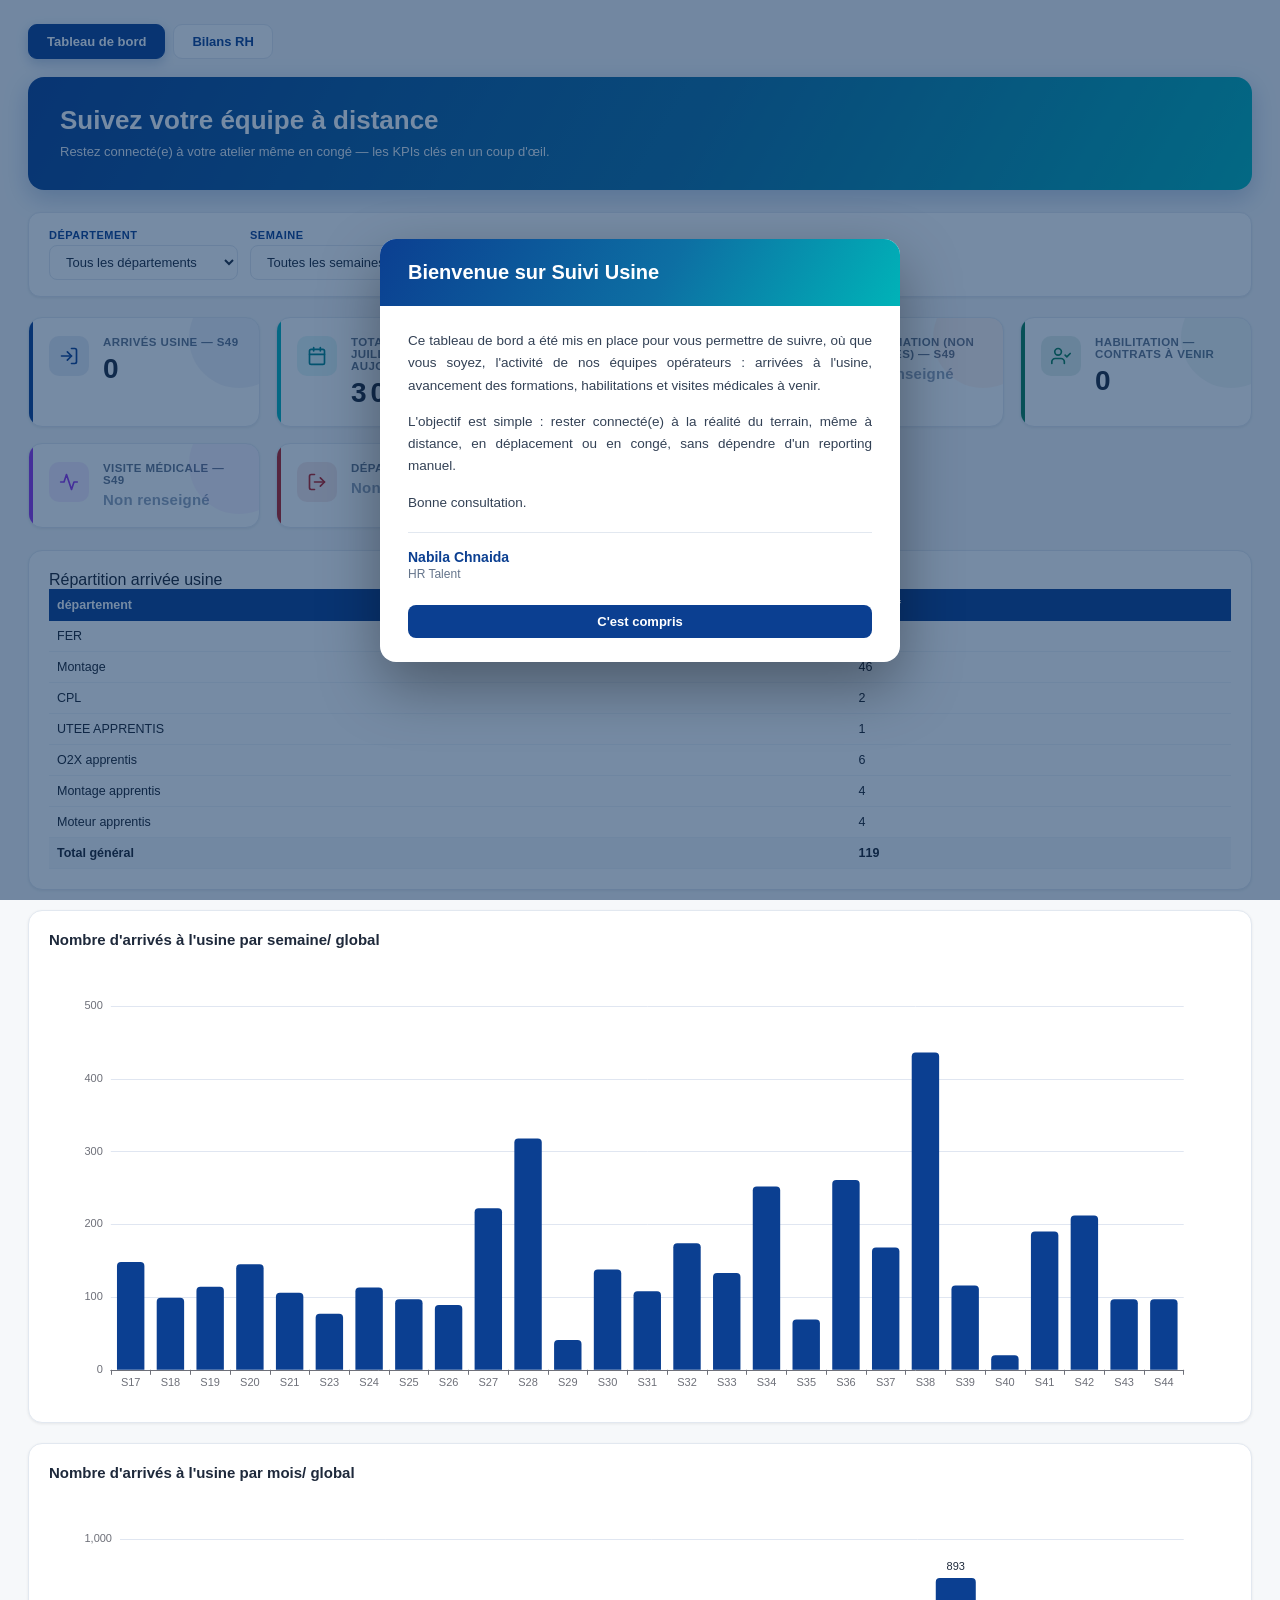
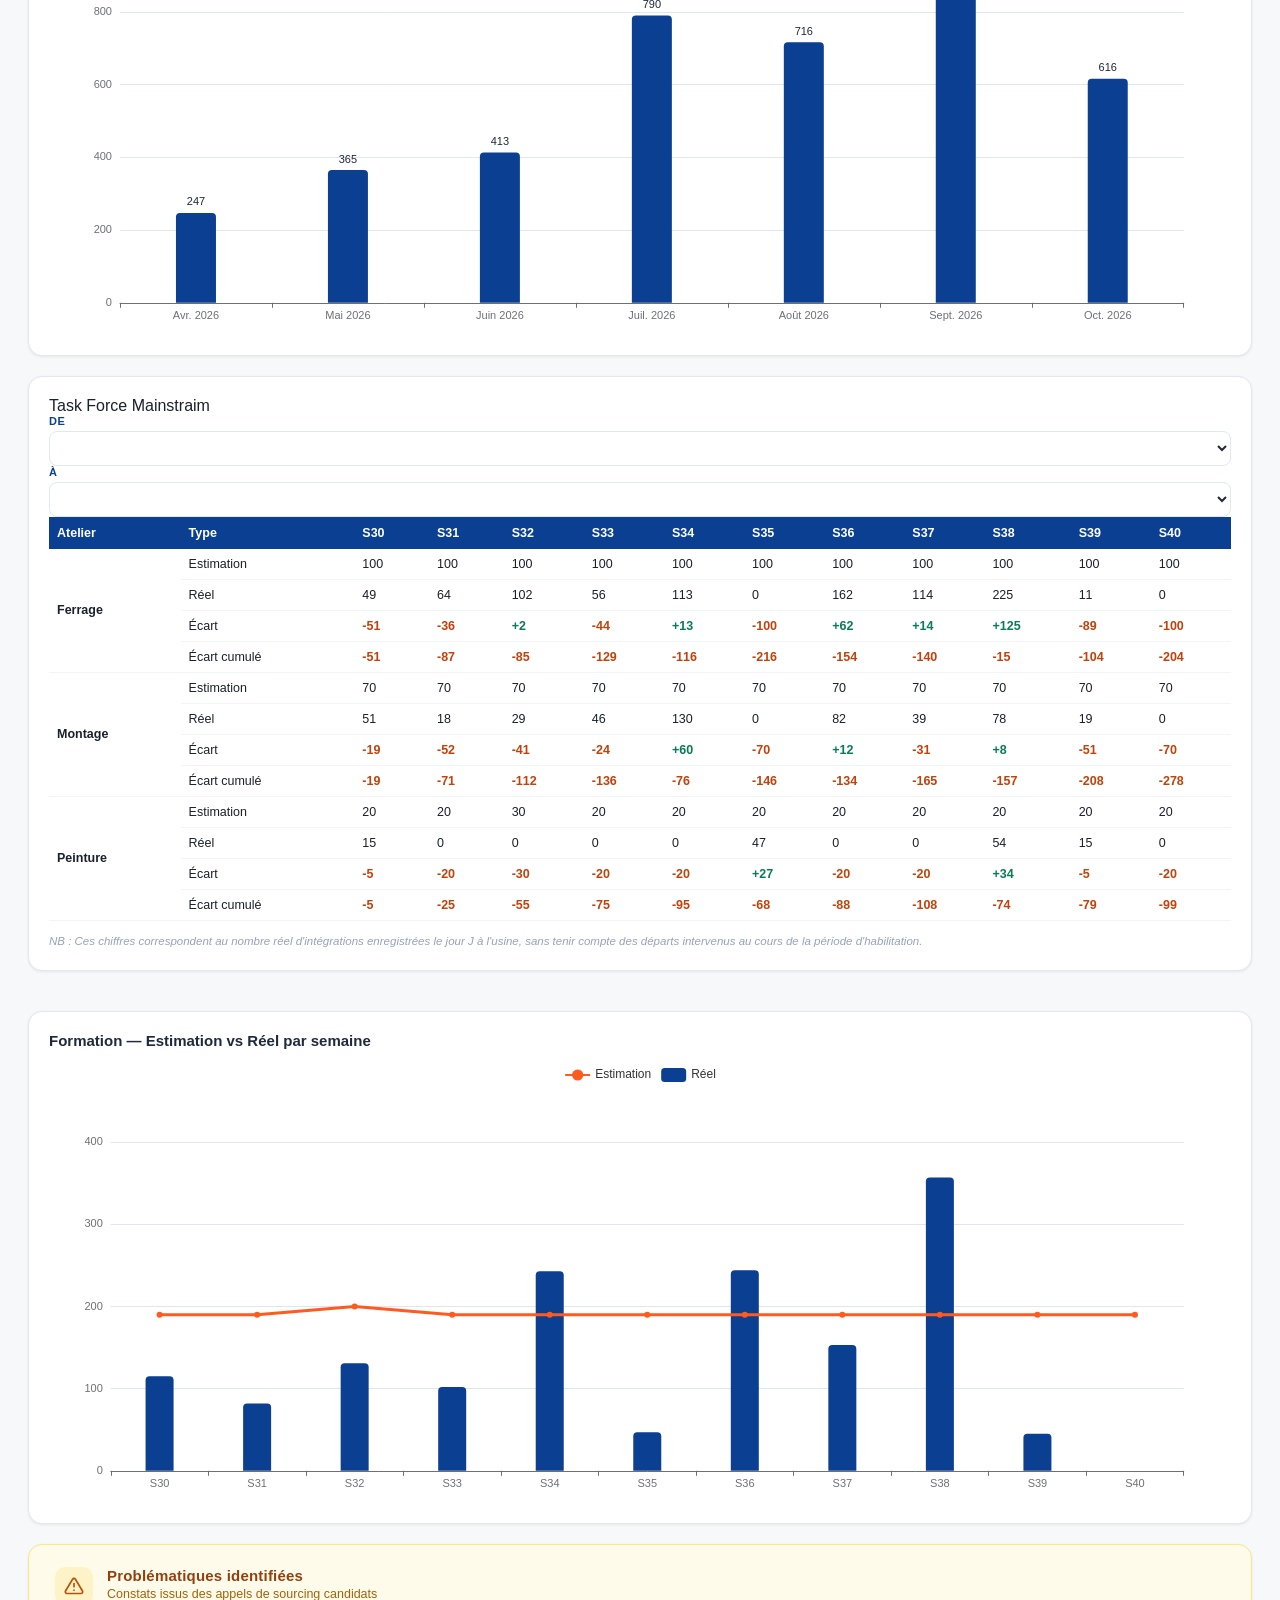
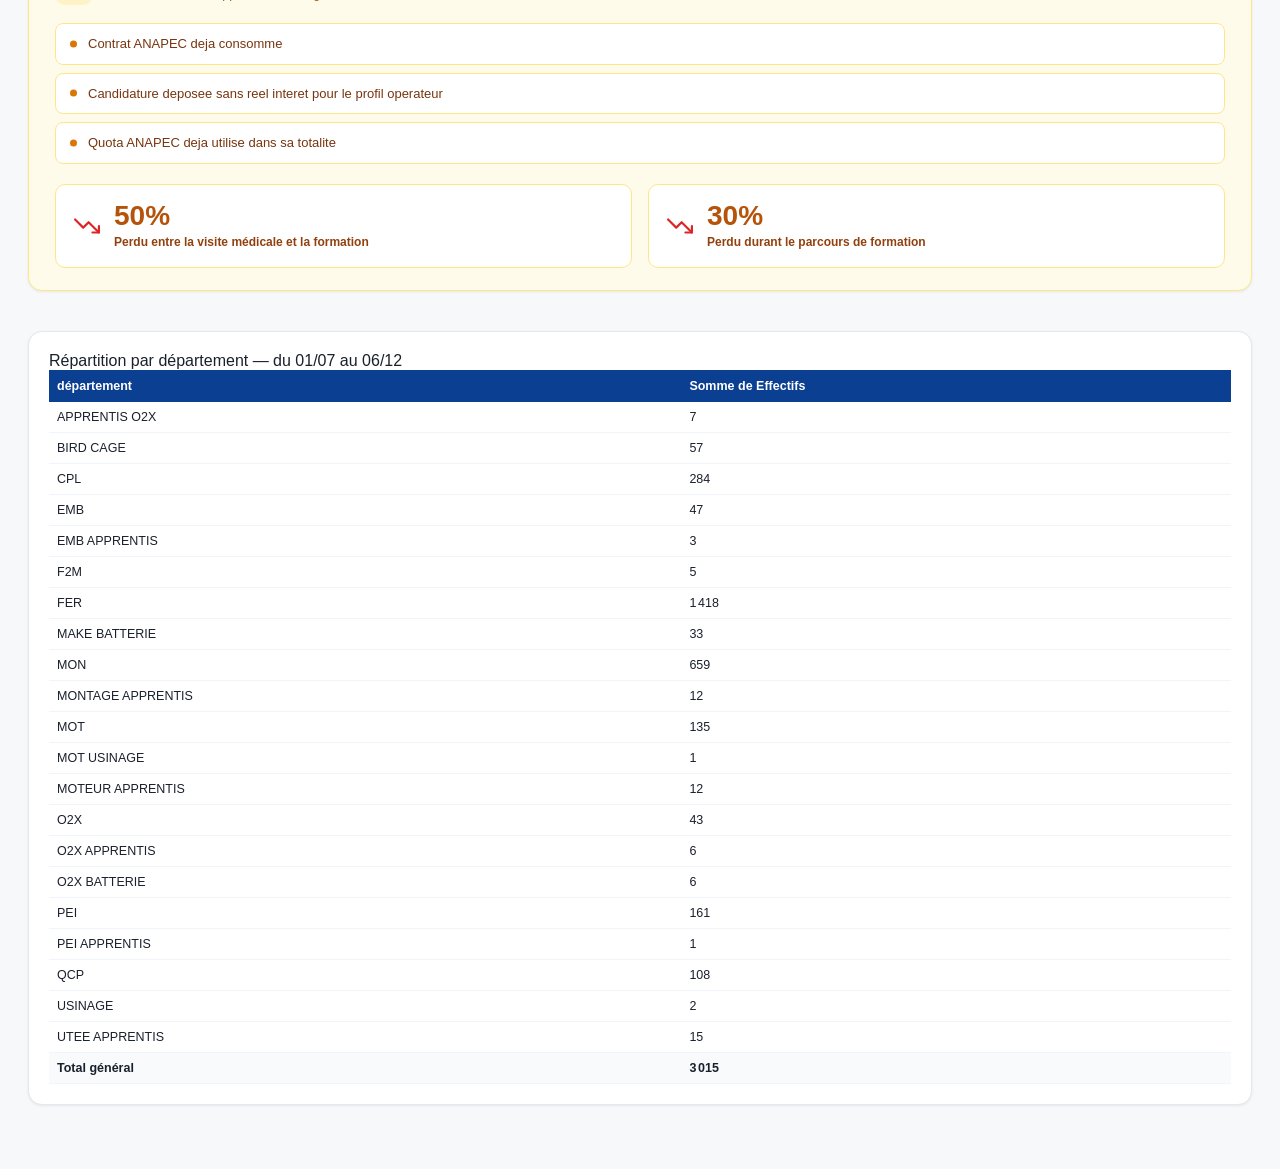
==== commit f9aa6603: "Add files via upload" ====
--- a/dashboard.html
+++ b/dashboard.html
@@ -247,6 +247,16 @@
       
       <div class="us-detail-card">
         <div class="us-chart-title">Task Force Mainstraim</div>
+        <div class="us-tf-range">
+          <div class="us-fg">
+            <label for="us-tf-from">De</label>
+            <select id="us-tf-from"></select>
+          </div>
+          <div class="us-fg">
+            <label for="us-tf-to">À</label>
+            <select id="us-tf-to"></select>
+          </div>
+        </div>
         <div style="overflow-x:auto;">
           <table class="us-detail-tbl">
             <thead id="us-atelier-tbl-head"></thead>
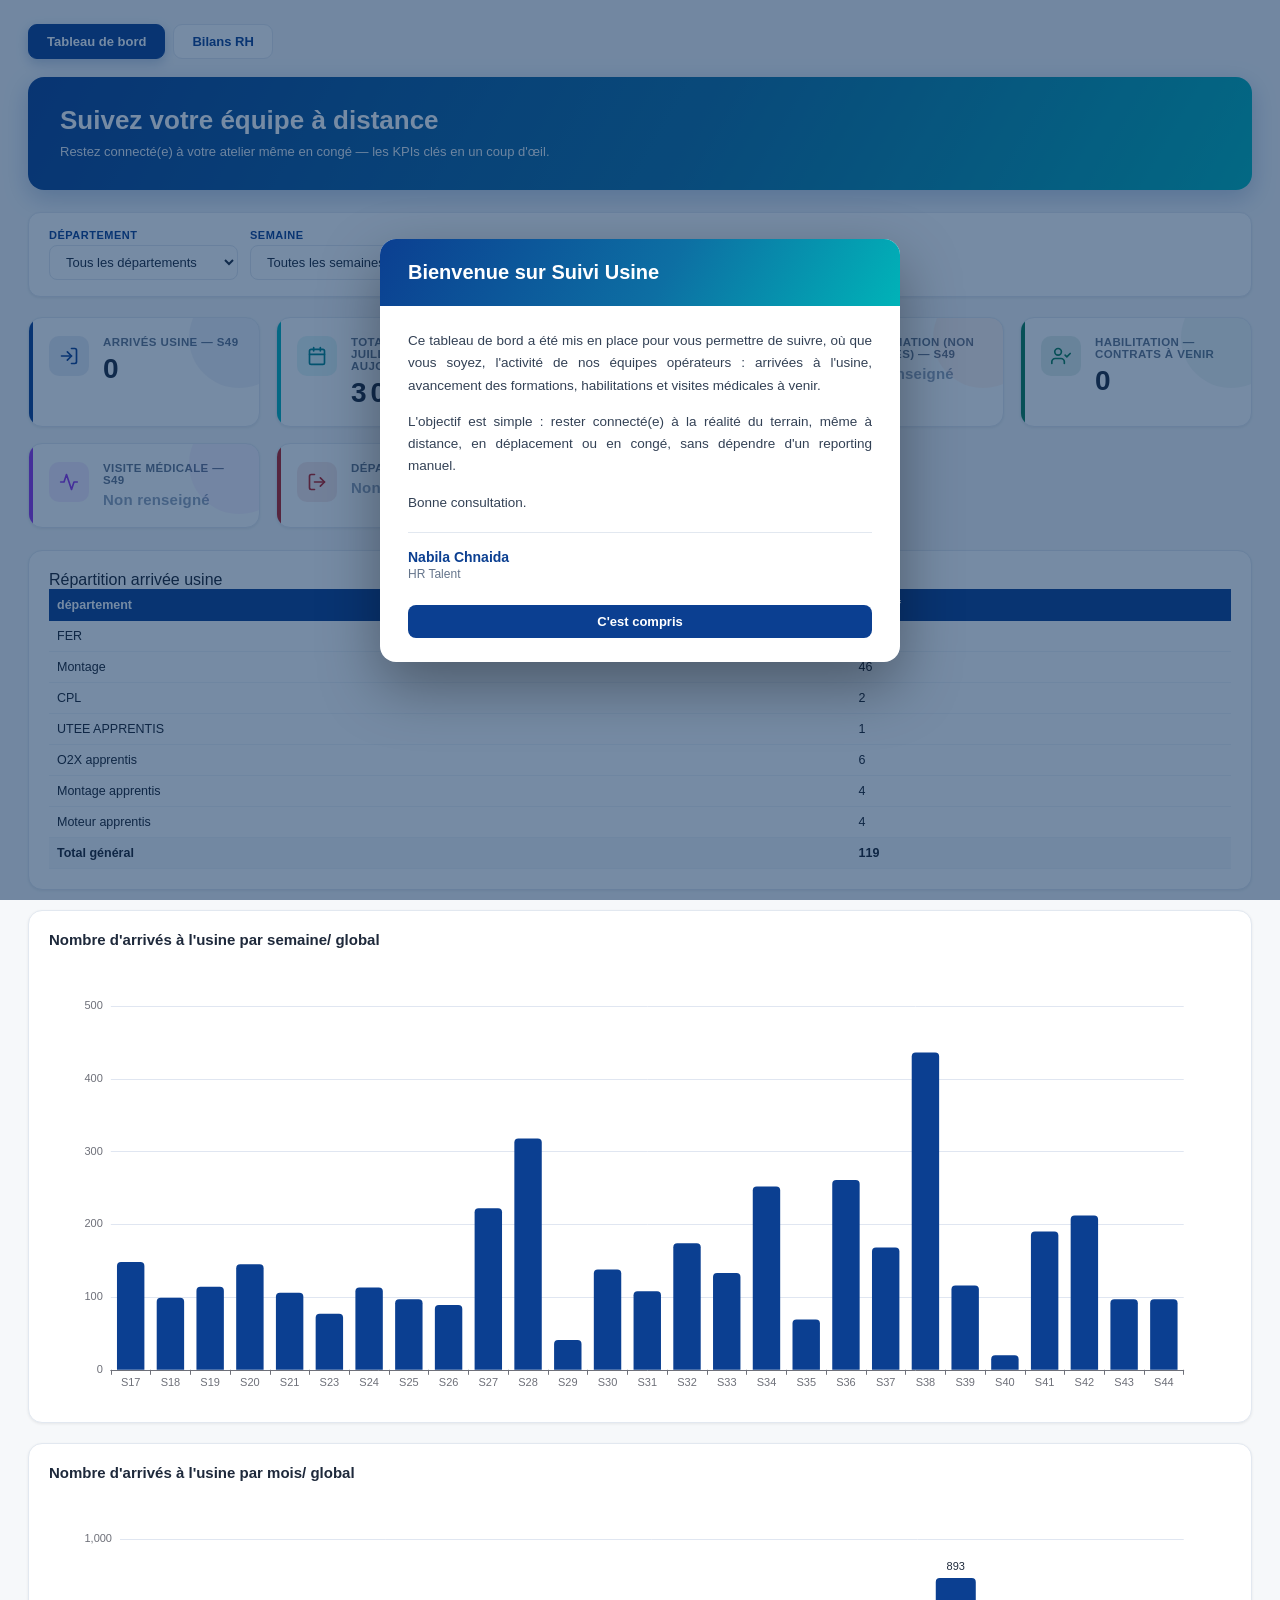
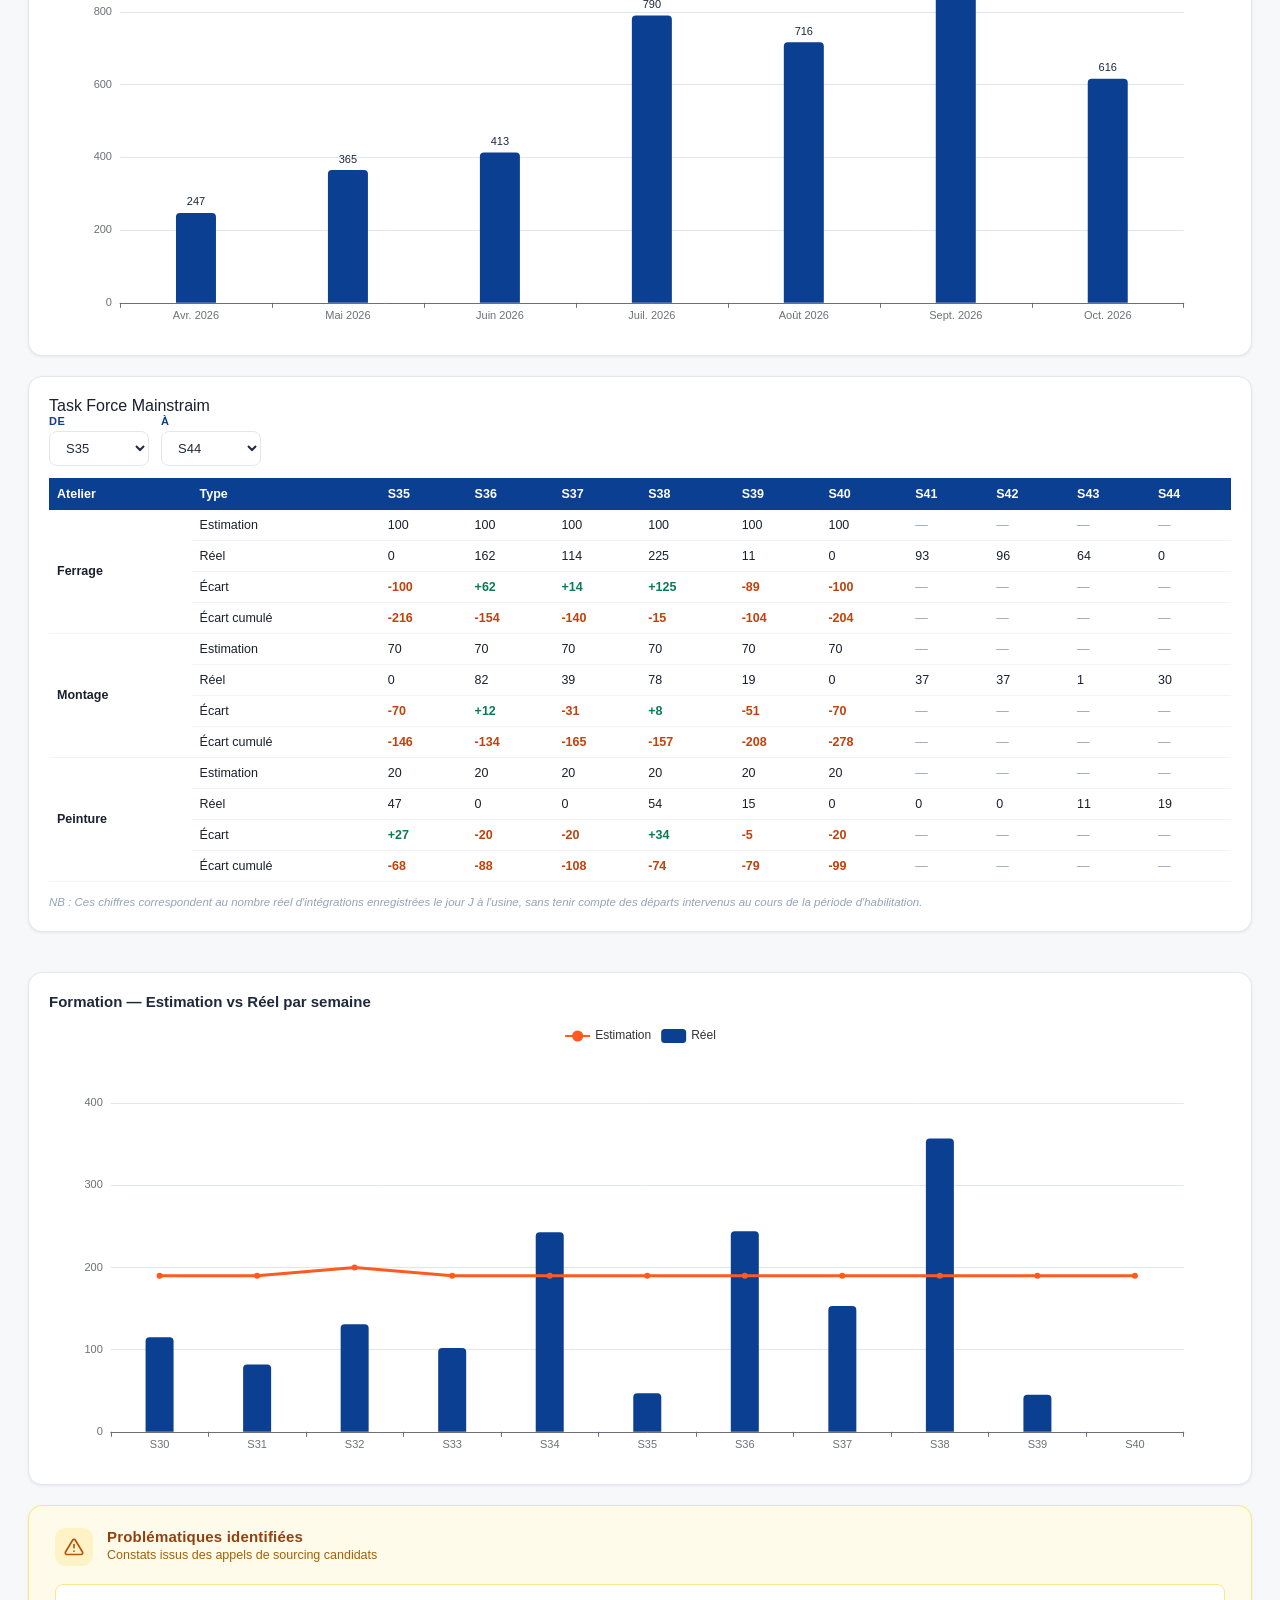
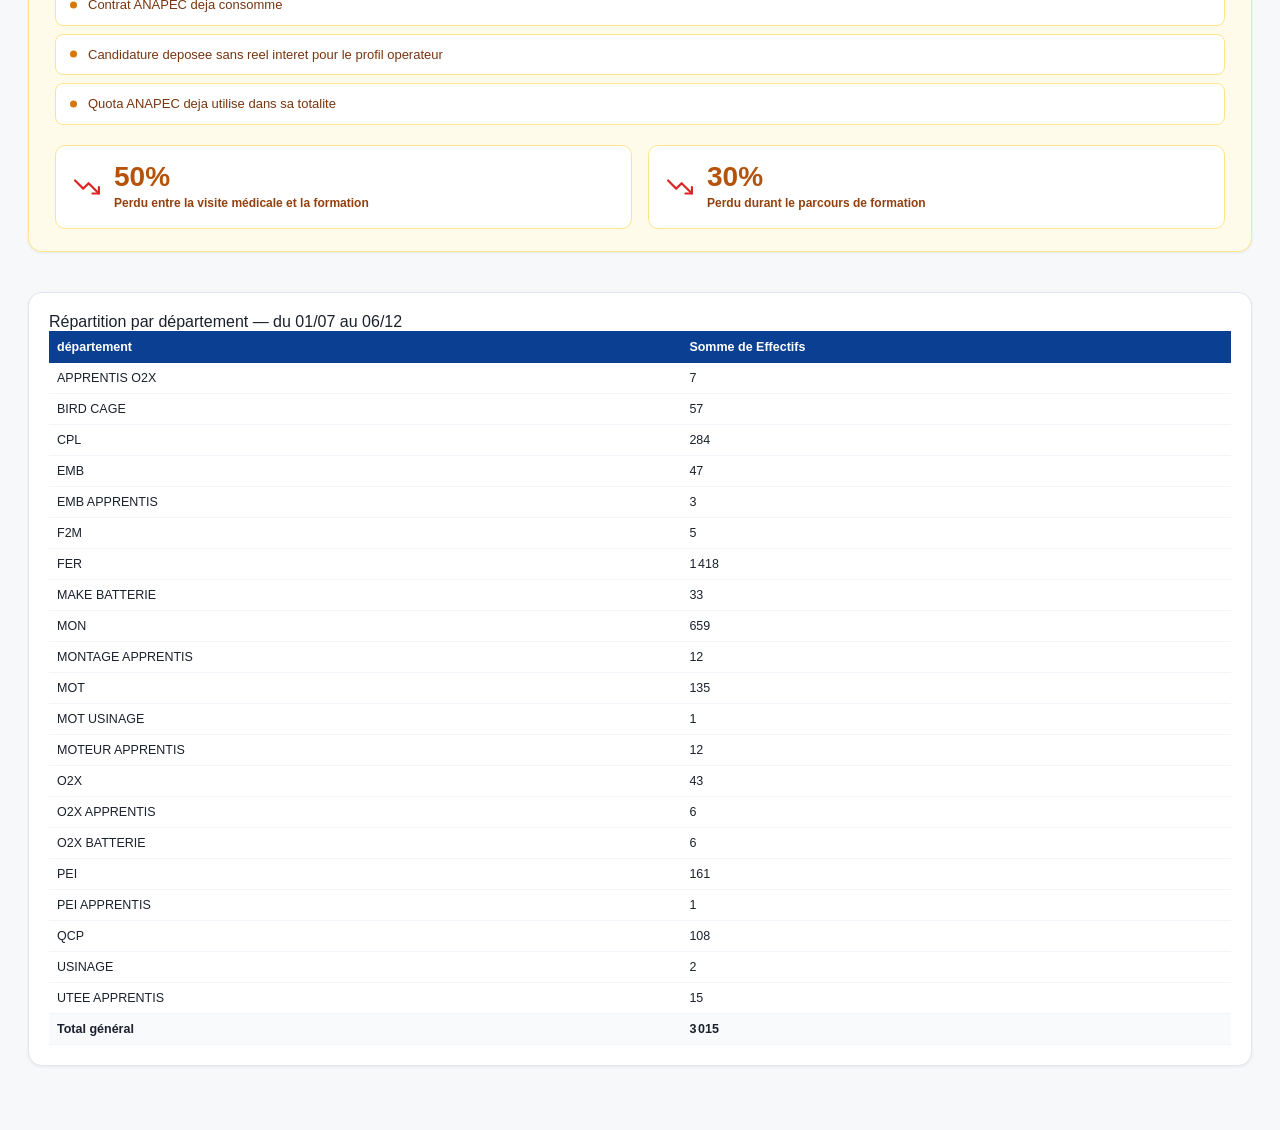
==== commit fbc667cf: "Add files via upload" ====
--- a/dashboard.html
+++ b/dashboard.html
@@ -4,7 +4,7 @@
 <meta charset="UTF-8">
 <meta name="viewport" content="width=device-width, initial-scale=1.0">
 <title>Suivi Usine</title>
-<link rel="stylesheet" href="css/style.css">
+<link rel="stylesheet" href="css/style.css?v=20261027b">
 <script src="js/echarts.min.js"></script>
 <script src="js/xlsx.full.min.js"></script>
 <!-- Copie de suivi.xlsx intégrée à la page, écrite par mettre_a_jour.py (« Mettre a jour.bat ») à chaque import.
@@ -330,6 +330,6 @@
   </div>
 </div>
 
-<script src="js/dashboard.js"></script>
+<script src="js/dashboard.js?v=20261027b"></script>
 </body>
 </html>
--- a/css/style.css
+++ b/css/style.css
@@ -54,6 +54,8 @@
 
 .us-filter-bar{display:flex;flex-wrap:wrap;gap:12px;align-items:flex-end;background:#fff;border-radius:12px;padding:16px 20px;box-shadow:0 1px 3px rgba(0,0,0,.08);border:1px solid #e2e8f0;margin-bottom:20px;}
 .us-fg{display:flex;flex-direction:column;gap:4px;}
+.us-tf-range{display:flex;flex-wrap:wrap;gap:12px;margin-bottom:12px;}
+.us-tf-range .us-fg select{min-width:100px;}
 .us-fg label{font-size:11px;font-weight:700;color:#0B3F91;text-transform:uppercase;letter-spacing:.5px;}
 .us-fg select,.us-fg input{padding:8px 12px;border:1px solid #e2e8f0;border-radius:8px;font-size:13px;color:#1e293b;background:#fff;min-width:150px;}
 .us-btn{padding:9px 16px;border:none;border-radius:8px;font-size:13px;font-weight:700;cursor:pointer;background:#0B3F91;color:#fff;}
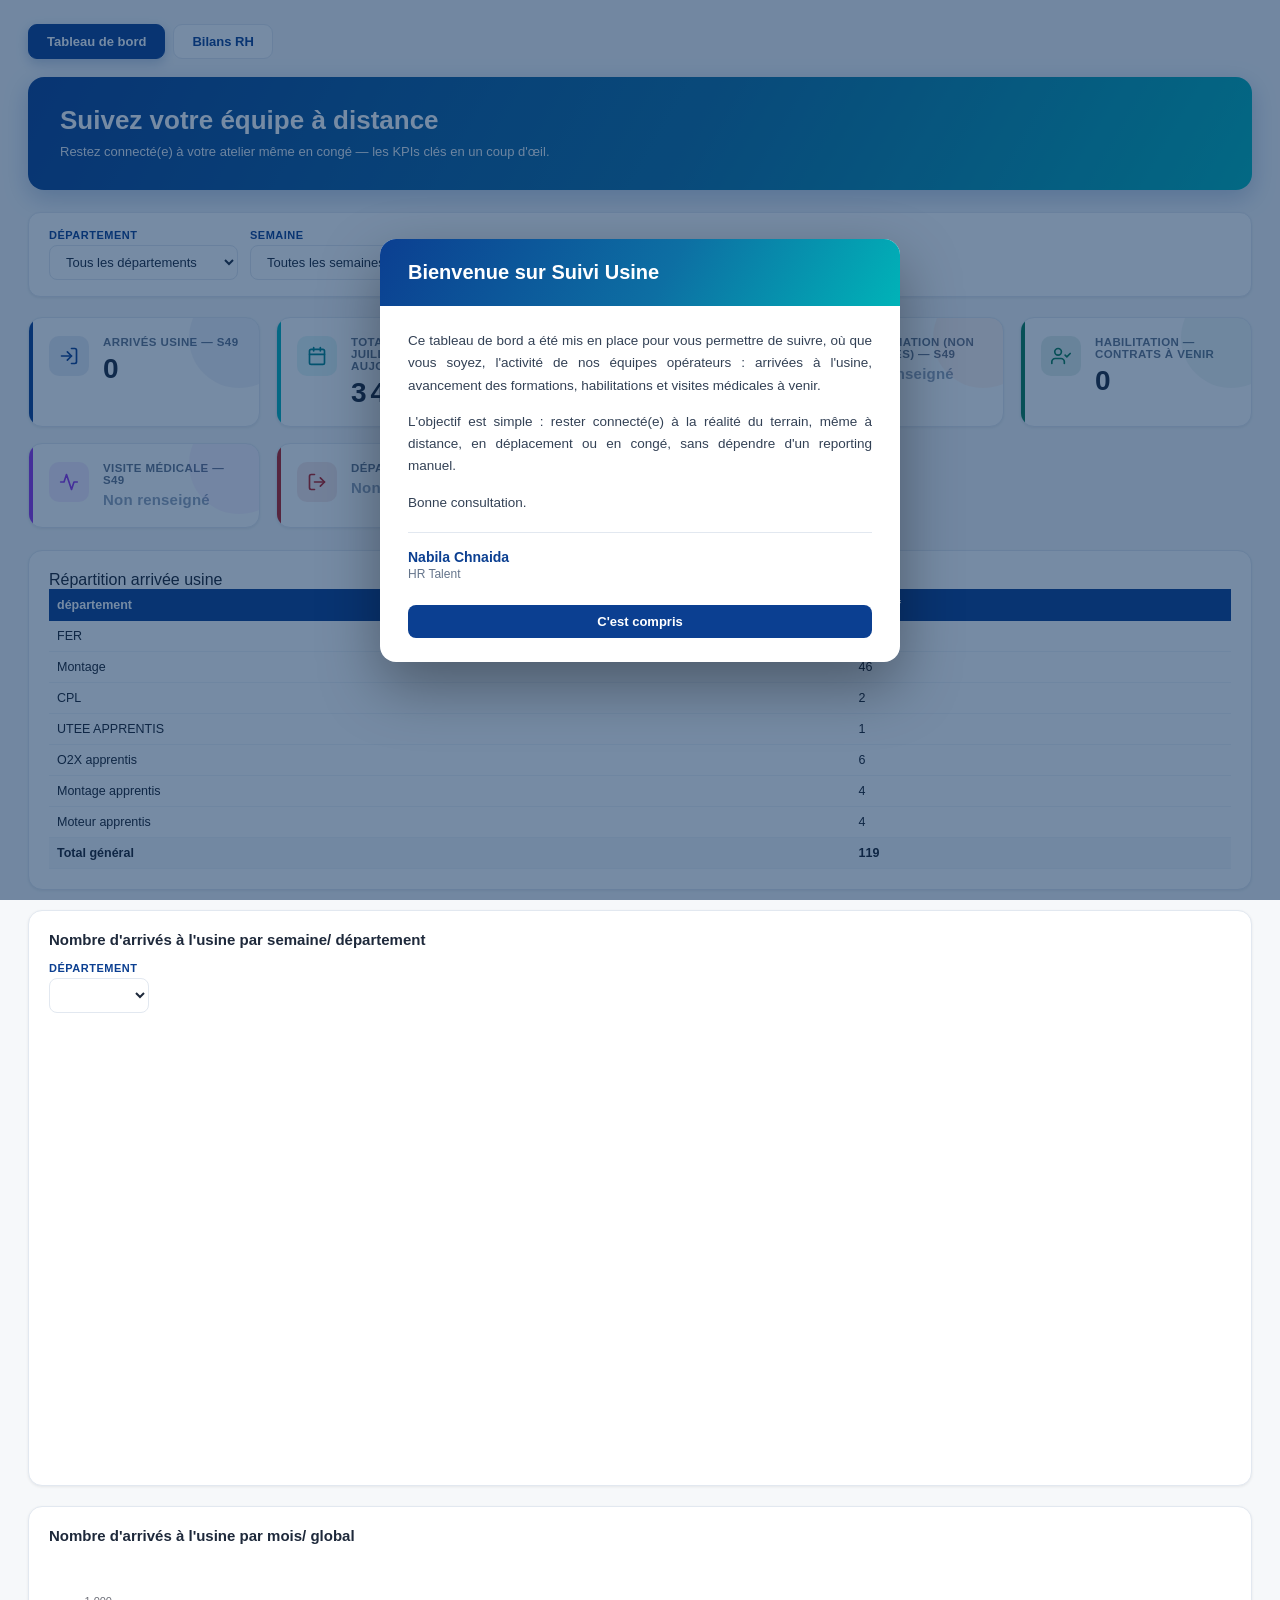
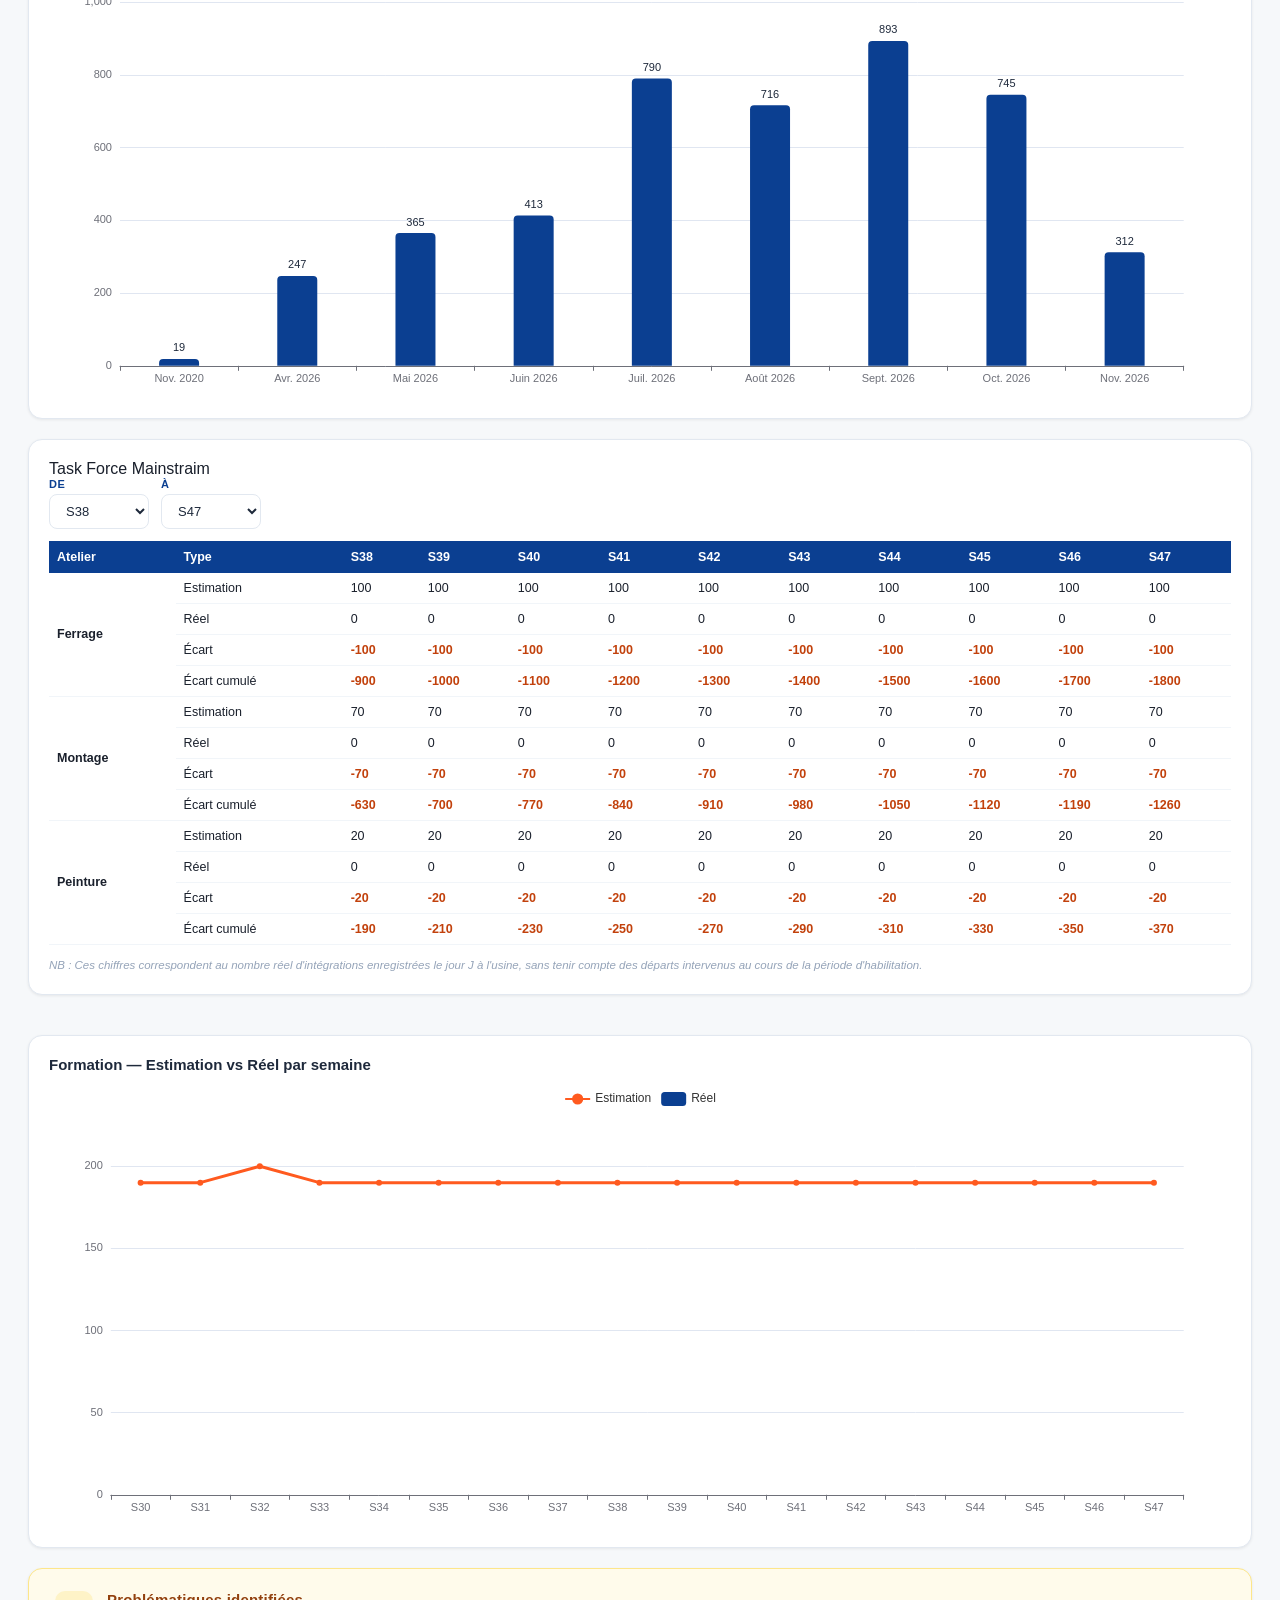
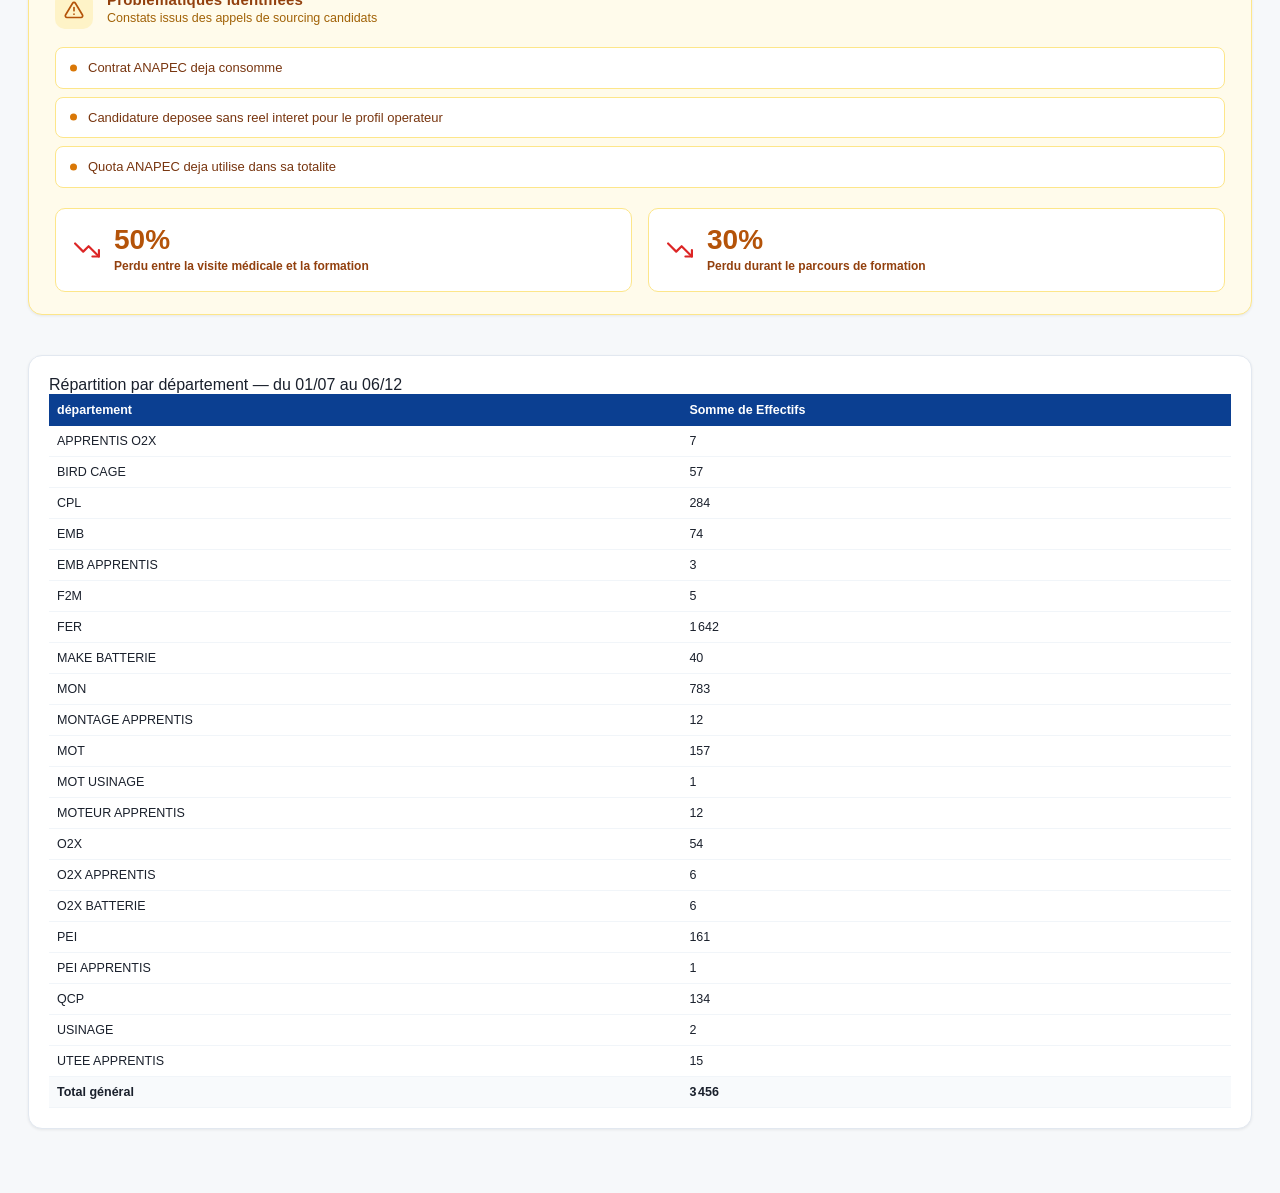
==== commit ad2d29e6: "Add files via upload" ====
--- a/dashboard.html
+++ b/dashboard.html
@@ -4,15 +4,15 @@
 <meta charset="UTF-8">
 <meta name="viewport" content="width=device-width, initial-scale=1.0">
 <title>Suivi Usine</title>
-<link rel="stylesheet" href="css/style.css?v=20261027b">
+<link rel="stylesheet" href="css/style.css?v=20261117g">
 <script src="js/echarts.min.js"></script>
 <script src="js/xlsx.full.min.js"></script>
 <!-- Copie de suivi.xlsx intégrée à la page, écrite par mettre_a_jour.py (« Mettre a jour.bat ») à chaque import.
      Utilisée quand la page est ouverte en double-clic (file://), où suivi.xlsx ne peut pas être lu. -->
 <script>
 // @@DATA-START
-// suivi.xlsx du 27/10/2026 09:56
-window.US_SUIVI_B64 = "UEsDBBQABgAIAAAAIQD6b/[base64]/j5p/yHy16lxYYwh1JQPe5GQ2IYE/IBrfGmsOrblO6D997uYgiZUChWVli+JEvuel7NyTyZny84Vd5jIBl+pg3KsCvR1MNbPK3Vz/[base64]/shxJGuwuITEv6ET73rp9H1Ii1kIi3I7yK6tyS0qO7D+UfcW/ryZdL4d7FlI7y8D76jjcCA6Pg9Ex9FAdHwZiI7jgej4+p90sMxk1Pn6/k82w7zygRKvHNK+x1QGfY25hYTmimXaz/cu4F/sbTokgn4hgwEGfQEzdOe+CW/oRkfrDCtrB0RW4ixniusxnkJl03AWxssUIkmuJty9748h1lePogBhYotvY5RQfvdBY5/6Bs0Gbp3/MqZ/AQAA//[base64]/IeS9O9tVRKTbvohQUBCpHzBNZrehSSYkUdu/N60WXahF0Mdk7tycuZPJbOOseKWYDPtWjqtaCvKKtfF9K58Xd6NrKVJGr9Gyp1ZuKcnZ9Pxs8kQWc2lKKxOSKC4+tXKVc7gBSGpFDlPFgXypdBwd5nKMPQRUa+wJmrq+gvjdQ04HnmKuWxnn+kKKxTaUl//iDY4yaswIiiONQixkMZsyi1hg7Cm3UrN6LNdpr6gKtYTjQM0PQM6oyIm7XCl2wF1n1G7Mpoa6GU4KymJKpgj2CVpckh2SPBxw73e1ue/4FNH49xF9YN2yenHk85EtfIIfFF/5bCy8cVwvmdenWC7/k4U2mbwmfXphGMKBCAa/cvoOAAD//wMAUEsDBBQABgAIAAAAIQDtIHIXuwMAAN0IAAAPAAAAeGwvd29ya2Jvb2sueG1spFbbjuI4EH1faf/BG7U0T+nEuULUMOKqQeoZobm+ILVMYjreTuyM7QCt0fz7lhOgA7z09iBw4pg6PlV1qpy79/uyQFsqFRN8YOFb10KUpyJj/HFgffs6t3sWUprwjBSC04H1TJX1fvj3X3c7IZ/[base64]/3LGd4kvNSwgRyPyo0lZxoOhFcg9QO1P9UVg32JBcgYvSZ/qyZpFA7ICFwB0aSJmStlkTnqJbFwEqTVa2oXH0dB2HgRauj8NVqdH+PKin+paleZUTla0FkZpt6WnWESa6r4H9Ik6QmMg5Eo2Xc3l9GBojL5Ci/pZYI7hfTe0jBF7KFhEDas0O9LiDi2H/gqUzww69e2OtHnu/bkRv17WAahXZvEmG7F/fGs/Fo4vlT9zc4I6MkFaTW+SHXBnpgBZDYq6WPZH9cwW5Ss+yFxi/38LHN9WI4rv02Dpuu9p3RnXpRhZmi/Q/GM7EbWDb2wKnn8+muWfzBMp2DrPpuAH9pn32g7DEHxjiMjR2o3zAbWGeMpi2jOXxsM5wxcjqUmv4J1Jor4o3mGUj0UTZNEH1TjFPo2abNNvG2kEzMdnKRYeNe13DGUduhoXOgxfzjYtSxhA53smxqpGv5CQymrCpESdWVpd+x9C/3XEoBLRVOBfazhsPkhWnYsQourRY8YymUYy0V+kDXmShJRkz1dACCDkB4CTCSkm0pkF2CPs83hj53cjS6tPtMKyI1MwcMOmBcxRikeAKIm5o5ZimjG0hHZloT5KwzO2TuYV/w8vZhzky7mRJN1kRB9gqRkuLLMYUgmpxlGTUHtDV8d5Xtd//cjG9wcjO7wbF353R2gYo9ZwCw6VIic2nE0ceu1zeM6V7fK91cofUwUOcUB33Xn41s358EdhDPY7s3d0PbD+JgEgbjGXZjU57m+E/2xS7dvq2pe4FzfJeYdM/hQ7WbxmjAk8NLClJUH5ZMOEyDAu7t2HhwQhv+BwAA//[base64]/QAFgwYBWzkcX+4fUdUTYoUuRvk5Yzl9z6NPW+3/+q76AMstkYLlsYJi0CXpmp1I9jb8fnunkXopK5kZzQINgKyfXF7s3uBTjq6hKodMCIVjYIp54ZHzrFU0EuMzQCaTmpje+motA0fZHmSDfAsSXJu/2qwYqYZHSrB7KEi/+M4kPP/2qau2xKeTPneg3ZXLLgjLiBBaRtwgk3lTzONCZTx6wyrJRk+jT2hAnAXjnML+XSy8sFsA8NsfTBZYJjMB5MGhvH+mTwwTO6bzCYwzMb7TJQxy600KmmhenWWEgsvKzVr+2jWgUez9sE8LDoZN3aU1ue0w6n+teezAC++AQAA//8DAFBLAwQUAAYACAAAACEAD/U9z0sbAADutgAAGAAAAHhsL3dvcmtzaGVldHMvc2hlZXQxLnhtbKST247TMBCG75F4h8j3TeK0SQ9quoKtKlbiArEcrl1n0liN42C7JxDvztjpYUURKqVKPc7B3/zj+T192Ms62II2QjU5oWFMAmi4KkSzysnnT4veiATGsqZgtWogJwcw5GH2+tV0p/TaVAA2QEJjclJZ206iyPAKJDOhaqHBN6XSklm81avItBpY4RfJOkriOIskEw3pCBN9C0OVpeAwV3wjobEdREPNLOo3lWjNiSb5LTjJ9HrT9riSLSKWohb24KEkkHzytGqUZssa697TAePBXuOV4L9/SuOfX2WSgmtlVGlDJEed5uvyx9E4YvxMuq7/JgwdRBq2wjXwgkruk0TTMyu5wPp3wrIzzG2XnmxEkZMf8fHXw0jdEF+G07ufZDYtBHbYVRVoKHPylk4WSTwk0WzqHfRFwM68mAeWLZ+hBm4Bs1ASWNW+h9I+Ql3n5A0dYUHflZLPnLl+0iwlgfPwUqm1Yz3hqhjTGs9waRm3Ygvd+jkdZ3gQvnkp/gZ1RGchL+cnUQvv/A86WDIDj6r+KgpbYWI8YQWUbFPbj2r3DsSqsvgU1XgrTYrDHAxHb6OcMEldvVzVCMUxkMIdUvQm2/u4OzJpOEjS4Yji93haD75AnPKNsUqeEh9RHQR3w0MwniDDMBmlNM1+gyzB2IVwGv8KxBZ7IMb7VQ2OEIxHSDK4VuUE3qgKv/SqXLO7vUqycEjjcX942ap/4KEJPG/8P1U6C3QdzPqjS6n0z110RvMO+AUAAP//AAAA//+sXduSHLtx/BXGfoA46LkrSD54Zyb8Gwya4eMHSw6RluS/N7pQuGUW0F2KfV3kopGNSyUK6Jwvv/74+fP34/vv79++/O2v//j0t69v4e3Tr//5/pdfX9+WP1/ePv3xO/7p9qfr+e3Tj//99fuv//3vP//rP+WPb5/+GU7ff/z5P/7v8fPXj59/icDDn5bz27cvP9Z6/m2tSKqLBb/iX//+LZy/fP77ty+ffyjkPUGWt08VcukhD4XEllTMtcc89UnXFnMrmM+RWGEXn0Xszv8Ku7Wir2/H9pF3YJcgJ6F+WoBXKlyuqfQSjicglQDhlgEnqP6lgMvb5/hKW46xUR/Dca0IOB6BY4IkjmfkmAobjtD/zwSYcFQAczx9FMe1op7jcgCOCaL9iOMzFU44JsCEowKYY5xyH9OPa0XAMQDHBEkc69SRifxIZQ1FnH8JUCmeYSy/FMAU47T+GIprRRtDNUESxSNQeKTCyvEEL+iZAA1HGAgvBTDHuCx9DMe1oo2hmiCJ4wJz9ZEKJxwTYMJRAczx9lEc14qAI6wq7wmiHLEfU+GEYwJMOCqAOd4/iuNa0UboSJDEMcB69EiFE44JMOGoAOYYDh9FUmra6EnFaFdS5F/bElVICZEnWJie+v+V6AWG/CsjDKaWzvmXlEBI8qOVAgsur4pRpihxVONUojDkn/rvlegC4/6VEQbRD5M8wdA8qAcUo0ThNTy0tOlSEDVPRcy6dKh7wocJH6kJBi8xbaXPAhHvoTXMmKL44cE7VD/[base64]/7+Su9Un9GkbCO0bTU+Bs206rTBLF76p6Zq6mDQdEcOmQ6zeaHqKhF3T6a23CQl+65qRmDQdEcOmQ/[base64]/pOS2f0VGpM6CXELnouOXJMUqObehQVMkbGJpQ+tIaGHkzdZ0ZM6KUn7KLnkizHLEcm+/+Ckd7DsZkqmLFTxIRdQuxi51Isx6xGJju+grEXFtUjdWGhsKCITG854FmhPmEPvZNLsQj661s39eioN505qGLB5I3W0PQe0suIMT1F7KLnUiynpFimU69g1t5DxaKFM3Z6UDFhlxC72LkUyymrkUnSsGBWdkc8NdPSSg8FyTMjKj0841XELnouyXJiyYIL/3vByMJC9FCyMD1FTOglxC56LslyMiQLqumCEXp4rqulpfdo3XhmRKEX8MKMInbRc0mWkyFZiF7GCD3M8mkNDT08GMuIQm+hwblfs5xcmkXQsHDCw98LRuICRD0tnLEDybIwu/2S5eSSLIIGdjD63gvGZJfURrOwYBZC/71sFhbMfL0UsWtouhTLiRVLwL1QwdhDEyXLHTey+v8NPRj8L0V09AZJ6pNLsgi67zym1yZZAi0sKFnuNPNQsuATXtqKPb13dkkWQW/QKxgZmyhZtLSZeriTzYi6buLdAkXsoueSLGdDsuDgLBhr6mnhJCpkxDgqKGIXO5dkObNkobFZMGbQ09KGHq4sGTGhZ2RZBlPv7JIsgt4am22WhU6gtYaGHq4sGVGDHqZvFbFnZTm7JIugt+hlWWP3nuZQ8mZoOeDKos+oCydeI3kpYtfgdEmWcxILcWmraW/cDClGN0O4cGppE/aIHqRZFlo4tY5d9FyS5ZzUwpxeTsWYaRatYbZwombB2PLSOnbRc2mWc5IcHT1UZIpJvYd6UwtnC6eqmsnKsj/LcnZpFkF/fevYUVjIumbtPMwhaQUzdipqJuwSYlffuSTLOcmJObuMMdlRCoUmHiJ4XTEaMTj1urgUi6Ch7zC/WTDmRlZLm8w60kMErytWK0b0XIrlkhRL23m4zXwvGEuxaGHDDmMeIpaAatpoxOjI8uJSLILuO4/ZJT2RrvjQCb7WUCMaxTxC0Ng0WjGk51Isl6RGupmH2/SCMUO6ljb08KsdQlAWwmrFaGy6FMsl6Y3pwlIwMjbxRFZLZ/[base64]/vRmZmHq3GjHqO5dkuRqSBbfpBbOyu+AlMi0dJ2efhKDcu9WKET2XZLkaYgGjQsHI0MStnpY29PC6ACHo2ymrFSN6LsmyfjQfL2dOo0LBSO/hPl1LZ/QwycL0DMkyoueSLFdOspAiKxgz6GnpjB5JFsxOG61YBgnOq0uyCHqr91rJgiHxoTU09HArS4gjjICX0YqRIru6JIugt4JeJ1loadlKojz1GfUFML39kuXqkiyC3uq9VrLQRSutYSxInoQ44pGz0YpR791ckkXQG/QKRlZOXFq0dEKPEETPaMUoqt9cmkXQMDjxULZgzDSSls7ooWhhevtFy80lWgQN9DCsF8xKD91BHlo6o4e6hukZ0mkQGG4u1SLojaWlYIQeXBjQwhk7vMzC7AzpNGLnEi23JFrWL5XHX0ZlULq7H/AGrhYv2VRkwaj9zIij3tFd8KO2l9WO4exz6ZaboRjIhSFh4nfnsrpgrkWrmBFU4TIhqI9oX/[base64]/[base64]/xJ8O2Y0gsgXoZQ4Jy4PxFi8HSIoHBwqaAE39pPNiiZn7QMkRBimggxaDoyOwG9YTf85rL1apv6IL2eKpWXYa62Wsls1BKEaVpNGQYVcVJtDPC3aKr6aPddeMr5HrI96+qOb8ROLRbz/[base64]/IDtE0hyAW9nZqnNEvt4KJ0EM9Xx1JraQ/[base64]/kVH/cOPnqB8L4RUOqcxxTtI4pS8waGSw9KaH4LFdv7rnLE6TSQpNSJVo8pYlCyKDpEULilOvoTEN9YPCOc7OgZAniQUvHW2h/lauor8Lg6VFC4qvr4KnyYx5R1Kw3h06U79nLt65BTBOVkEHTo4TEYddBU7Mwc8Gntr1DmnTUxTQRYtB0HIeF+EG2a3IaQogPU6TSMjnPPDvpxAuydzFyIgQ3Ca8M6QXCSPCJ9a+jO/M15GapZX3QySAU5/GXVSjbQ3KPIFdKIShknw7yGQYH9ert6uZFqKLsRSh7ApfZiV+8PPODmkWIeFptGQohseHd353q2tu/[base64]/[base64]/Rnt5uy5Cn76qP2gBvBP2KkqBPsTHbDc94ouAxeHoyO2Lw6xi3VmaHF9vuqg8594bsOzzjiZkdg6dH6/jciYMaA/fjllI7FSX9SSfQWt6stjxuMftj8PTc9fHZFAd1CO54YnLpvUGZR1zZiHjSnQRhmlZThpkd8f7dP2zVKrijyRdIK8qmSedX1JvZtLi8CYOmRwqJS7CDpiE/rnQ7RK2HR8EzOxPPehMTOwZNjxLy+RcHtQ7uepODZ0WtvYmv4ZFrqZMTq3gyxOBpSKHhr+36jIyDegj3QYUW24qSUUv3Q7JXcc3C0Tk7Qe50T9Zqy3h2rqLDMWxV5rSnIvzDwmo5HG/1yHaKgme2NZ7xRL1k8PSkdsQm2MHTOOSiHwsJ6j2sPPnXn7O/8YwnpnYMnp5TLjEddvC0Trl43BaUjFv8aC9kp+MZTxJDPG49YsjndhzUrbi7jGesQypT0rjl35vPnsczniSGmKdHDImTsaM/res+kMuIIqGgbHGr5c16y+sQiSHm6RFDPgfkoObDGyK+otK4pYUouxzXDqWUCUHuaL9gNqb5ldT+Z9zFWHh/h6oPcUeUD/Qqyg4s2e+48sSPvwNBDJ6GHhrz9F35UUPiDRVfUabsy77HM5qgh454qe8VzKaMNp/[base64]/KGQqgoWYPoMDD7LM94QvLI4unJDIlx8f5Rqz7HG6mEipLupJiS/ZRnPEkKUUyx2jLuT99nYGp43A9bmp0VNehPEjoUO7P3cnuroFZLZ9TiVOzoLkPq3JhGQa00KGRk/+TcW0fMNTxDhdSTdv1bfIXMwpfXUQ/kfnKRYKsoe9+YnZTLoKOfMQwV0tAoKopp+HSK+hRv0ejOsNDd5BGyY3LpDfqBlQbS0CjVMg3fEZX6EW/RKAphsASgyAgkn7M1cjc1SrVMw3e9Rp2Jexp0ebGizD1dtjeunUF3biuk6YyiK5jFGosdE9wK3cyiu0uD7u5xTJFGoKumFdLQGN+l8XkZB7UR7sMKrVMVtXbGne5eZLviSW9USKVRq6Xe8HkWB7Uc3qJR4rM5prJvcWVBQaNCGhalVmbhy3aos/AWi3IwI51BWib7E0/WqQppaJRqmYYvhKuF8BaNkmhYaVzo1CMbERcagXujRPmGRqmWafg+ULJMfm9oChYqSsYU5RLRbphSEc9cRdwPNTSKMmAavhiudsC9oGIa3UUV+g2ZgKbCxwN9il0hDY1xDBeP3/3r7S7f4FBRa2/wPRQtb7aeFDYqpKExjuHisuugYe3fKdNXrXsHNChRwL1RIA2NcQwXs10HDWt/zjT6WyS4ucwGv3WGU/q5QhoW4xgulrsOFlYMZxZdDMe8zyOgz+9x4TFVwnxDYxzDfU6+wfTQpRjee/[base64]/lvKW+kh22Ka7TpM+M6vVoddHnS+jbW6hHbt6yNlbllFFNjy4w4Wz1nsWWLz2E2weW7k/LO8t/iFxT5b4/8t/adGX979fV11wEWnydsgmPL2piW3lnG9S0ree0yzvr6oGWuLe0ipq9f3+LHGc07S3Gqf2cl65xxz/y/7TjLfzNym4tYqe5eVRMc31m7eczvjEJUbBmHrb4+eGeusLVUs9TmnbXRJLesBKbmndHf4jgbRqLF52+a4NibKUD0vUmBJL4zDi75b2ZvulK8ixiYxpY161n+W7SMa+ZmOUlu3hn9Lb6zYbxYfB6iCY7jLK3j/TujDVt8Z7yJ6+tL4+zzrz9+/vz9+P77+7f/BwAA//8AAAD//0SO0QqCUAyGX2XsvtQiRPF4ERR00ZVPcMKph8wd5qQoeve0lHbxb98G//7MDspH1yoJCFUG91F6iOINwkPSwZUGX+Fcq7Enk4R/WW5vDPLM25rOVmrX9dBSpQbDdYwgrm6WWdl/tzuEC6vybaGGbEky0RahYh7z/GD2LUgHD956ksI9yWCCwOKoU6uOO4OeRcU6Hf+lU2w5ldEUKrizXPuGSPMPAAAA//8DAFBLAwQUAAYACAAAACEAiIM9gDEEAAA7DQAAGAAAAHhsL3dvcmtzaGVldHMvc2hlZXQyLnhtbJyT246bMBCG7yv1HSzfJwYS9oBCVtVGUVfdi6rHa2OGYMXG1DY5tNp37xhyknITrQUeY/D3/2MPs6edVmQD1knT5DQeR5RAI0wpm1VOf/5Yjh4ocZ43JVemgZzuwdGn+ccPs62xa1cDeIKExuW09r7NGHOiBs3d2LTQ4JvKWM09PtoVc60FXvaLtGJJFN0xzWVDB0Jmb2GYqpICFkZ0Gho/QCwo7tG/q2XrjjQtbsFpbtddOxJGt4gopJJ+30Mp0SJ7WTXG8kJh3rt4ygXZWbwSvCdHmX7+SklLYY0zlR8jmQ2er9N/ZI+MixPpOv+bMPGUWdjIcIBnVPI+S3F6YiVn2OSdsLsTLGyXzTpZ5vRfdGgjjHHoolEUh+6ivdH5rJR4wiErYqHK6adp9hpHlM1nfQH9krB1F2PiTfsKlX8GpXK6iCn5a4z+Lng4vHiCBkLBFsasw8oXNBKhhgMFIpQO4Rg2MKz+gjrE/ellwxg12Un0cnw0sOyL/KslBXfwbNRvWfoaZRFTQsU75b+Z7WeQq9rjbIqbEaopK/cLcALLGM2MkzToCKMQij3REv9HtK35ro/bgZlE42mS3j/E+D0pwPmlDExKROe80UflA2ugTA8UjGdKeh9NboCw3tF/AAAA//8AAAD//5SWW26DMBBFt4K8gIIx5FEBUol5BTaBKFJ/klSBpu3ua4Nj8Iylit8zlyE+9phEw0ffj7wd2yS6376de0wC4gyf7XWICX2lPnF+aNB2r++/vB+6/jrGxHvxQ5JEnQy/yXRM2JE4ojII/EhYELmPJHI7lUl1xlXkhAhHJEMkR6RApESkQuSMSI1IsyauMKP1hECPXD0jTvc1jLdLfrtfWiGC/qOtkF3EgwERSoz2u032ZVq8zVvZp0C+JeKbkZMlwswIt0TALmcqIlzokxCaXXJLl50ZKSxd9maktEQOZqSyRI5m5GyJUM/M1LYM8NvYMotgY2/3m/[base64]/mn8QcAAP//AAAA//9EjVEKwjAQRK+y7AGsYkWQNCD+6iGiTpJi2i2bFa+vFap/8x4zjBugCSeUUukmz9E63rB3P0uK2PGxPZxbbrxr/nXvppBwCZr6sVJB/EzXqz2T9ikv2WT62h3TVcxkWCgj3KEzbZmiiC0wn7xEHzUD5t8AAAD//wMAUEsDBBQABgAIAAAAIQD8qJ3b1QIAANoGAAAYAAAAeGwvd29ya3NoZWV0cy9zaGVldDMueG1snJNLT8MwDMfvSHyHKPc1bRljq9YhBEKAOCDE45yl7hotj5JkLyG+O27Hukm7TFRt49rNz3byz/h6rRVZgvPSmpwmUUwJGGELaWY5fX+77w0p8YGbgitrIKcb8PR6cn42Xlk39xVAIEgwPqdVCHXGmBcVaO4jW4PBSGmd5gE/3Yz52gEv2klasTSOB0xzaeiWkLlTGLYspYA7KxYaTNhCHCgesH5fydrvaFqcgtPczRd1T1hdI2IqlQybFkqJFtnjzFjHpwr7Xid9Lsja4Z3ic7FL0/qPMmkpnPW2DBGS2bbm4/ZHbMS46EjH/Z+ESfrMwVI2G7hHpf8rKbnsWOkedvFP2KCDNcvlsoUscvod/109HJPmFfdi1EJr7WI/dDIuJO5w0xVxUOb0pp89DymbjFv9fEhY+QObNHKcWjtvAo+YJkaCBwWiEQbhOCzhFpTK6VN6hZL+aqGNjUjWMQ/tHf++lfCLI1Pu4daqT1mECs8KHpUCSr5QYe8cRUk/HqSXXejVrh5AzqqAE9DbyiUrNnfgBeoX64zwZzb5BQAA//8AAAD//5SSTQ6CMBCFr0J6AKFYfjSliYqo6CWa2sQVGkpQb+8IhnaauGDRBfO9vKHvlZub1l0pOyl4e38GbUEYCcxDNqYgdE1jErwok2p9fZfaKN10BYkWcUIEV1/xBtQwMvDdi4iHveChggNek2E6yxDUkyGdDIdlW5fFmO1ctsSsdBnDbO+yBLPKZSlmB5dlmB1dlmN2ctkKsxrd3aY5XP6MoJfMBUEbDeohm9UDqG0PfqDZ0Df7syiftQjUdpHfTj4u8oKqxjGNvHDr35za/x0TCO0z/wAAAP//AAAA//+yKUhMT/VNLErPzCtWyElNK7FVMtAzN1VSKMpMz4BzSvILbJUMlRSS8ktK8nPBzIzUxJTUIpBqoOK0/PwSGEffzka/PL8ouzgjNbXEDgAAAP//AwBQSwMEFAAGAAgAAAAhAGhptdefAgAAwQYAABgAAAB4bC93b3Jrc2hlZXRzL3NoZWV0NC54bWyckktvgzAMx++T9h2i3EuAPrai0mpbVa23adrjnAZTopIEJelL0777DF1ppV6qRhDAdn628X802amSbMA6aXRKoyCkBLQwmdTLlH5+zDqPlDjPdcZLoyGle3B0Mr6/G22NXbkCwBMkaJfSwvsqYcyJAhR3galAoyc3VnGPn3bJXGWBZ80hVbI4DAdMcanpgZDYaxgmz6WAqRFrBdofIBZK7rF+V8jKHWlKXINT3K7WVUcYVSFiIUvp9w2UEiWS+VIbyxcl9r2LelyQncUrxrt7TNPYLzIpKaxxJvcBktmh5sv2h2zIuGhJl/1fhYl6zMJG1gM8oeLbSor6LSs+wbo3wgYtrP5dNlnLLKU/4f/q4DOqt7AT9urtbP3S8SiTOOG6K2IhT+lTlDw/UDYeNfr5krB1Z++kluPCmFXtmGOasA5lF7GzRo5vliy4gxdTfsvMF6h7lH0GOV+X/mQcBlEvHMT91vVutq8gl4XHA2htRp9k+yk4gVrEnAEGs/EfAAAA//8AAAD//5TT7QrCIBQG4FsRLyD3obOGExq7ETGhXyvm2OruO43YSTHIf+r7woNyVP7q3DyY2Wg13VYydbSkxN/N6GHVVpQ8Sm5se3kOzls3zh0tDpWgWtl39wxlOPKwXzSvFVu0YvYT9kHI95ABtGsg/K9BGTURaUHYpLU6R4MyajLSgvCY1niOBmXUTpH2HYoirYkcDcq7JspIC8IqrTU5GpRRi6ek2Ybn161kjgNldHDgtlHt5ebU8esx/AEvAAAA//8AAAD//7IpSExP9U0sSs/MK1bISU0rsVUy0DM3VVIoykzPgHNK8gtslQyVFJLyS0ryc8HMjNTElNQikGqg4rT8/BIYR9/ORr88vyi7OCM1tcQOAAAA//8DAFBLAwQUAAYACAAAACEAx0soXKwDAAAfDAAAGAAAAHhsL3dvcmtzaGVldHMvc2hlZXQ1LnhtbJyTTY/bIBCG75X6HxD3GNvJuhsrzqraVdSNeqhW/ThjPI5RwLiA86Gq/72D0ziRcokW2QwezDMz8LJ4OmhFdmCdNG1BkyimBFphKtluCvrj+2rySInzvK24Mi0U9AiOPi0/fljsjd26BsATJLSuoI33Xc6YEw1o7iLTQYsztbGae/y0G+Y6C7waFmnF0jjOmOaypSdCbu9hmLqWAl6M6DW0/gSxoLjH/F0jO3emaXEPTnO77buJMLpDRCmV9McBSokW+eumNZaXCus+JDMuyMHik+I7PYcZ/DeRtBTWOFP7CMnslPNt+XM2Z1yMpNv678IkM2ZhJ8MBXlDp+1JKHkZWeoFN3wnLRljYLpv3siron/h/m6BNQhdP4mnortpfulxUEk84VEUs1AX9nORfHylbLgb9/JSwd1djEuRYGrMNE68YJkaCAwUiCINwNDt4BqUKus5Q0b8H5jrL158Ck43Q6/E5wGrQ8DdLSu7g2ahfsvINXha8KxXUvFf+4pxHySzO0odx6s3sv4DcNB4XoHfQS14dX8AJFDAmGuHPmIIwCuNhT7QMNxEFyA+D3Z/CpfGILsH5lQxESkTvvNHnlIZiBtQ/AAAA//8AAAD//5SVXW7CMBCEr4JygCZ2fkEhUoPzn0tEaaQ+0YpEtL19DUbYu6wf/AbfTKRhluzm6+eybGLapiK/fP3sLkePebv1ezqv8tOBcW/3y6JpPnz8iWWdl/N29II3HntFPt/M79It0Sq/[base64]/R8AAP//AAAA//+yKUhMT/VNLErPzCtWyElNK7FVMtAzN1VSKMpMz4BzSvILbJUMlRSS8ktK8nPBzIzUxJTUIpBqoOK0/PwSGEffzka/PL8ouzgjNbXEDgAAAP//AwBQSwMEFAAGAAgAAAAhAGBROVDEAgAARQYAABgAAAB4bC93b3Jrc2hlZXRzL3NoZWV0Ni54bWyck01vozAQhu8r9T9YvgcDJdkGhVSrVlF7q6ru7tmYIVjxB7JNk2i1/71j0iSVcolqgQ0z9jMzzMvifqcVeQfnpTUVzZKUEjDCNtKsK/[base64]/qvwmQFc/AuYwPPqPx7KWXTEys/w26/CZudYPFzuXKQTUX/pZ9jgmsWp3SSTuP0Zfyny0UjscOxKuKgreivrHwoKFsuRv38kbD1X55JlGNt7SY6njFMGreyi72rUY4vjtTcw4NVf2UTOtQ9yr6Blg8qnI3zJCvSWT49uV7t9gnkugt4AK1j68tm/wheoBYxZoKbMaywCnPDmWgZfyrUEt+N6/YYLiny6c+7LMJr8GElI5MSMfhg9TGpsYQR9gEAAP//AAAA//+UktEKwiAUhl9l+ACZ7sxqOCHbi4gJXa2YY9Xbd9xiphS0O/X/DnznR+kvzg2tGYyS/fVe9A1hpPA303k81SUpHgyMrc/P1nnruqEh2w2viJI2sEeE8cnjfVRVJemoJLXvUCehSMPTZwiwhBQtFhW+RiXADeGHyQUEh1wHgei6y3T4NMaAfTfBIv4vJcCJSba7RiCa7DOTcjIRcSapBNaIBDgRybbWCPyuBGaRODOL0PhlXgAAAP//AAAA//+yKUhMT/VNLErPzCtWyElNK7FVMtAzN1VSKMpMz4BzSvILbJUMlRSS8ktK8nPBzIzUxJTUIpBqoOK0/PwSGEffzka/PL8ouzgjNbXEDgAAAP//[base64]/x2U2cv/GkpbDGmcYnSGanmG/Tn7M542Ig3eZ/FyabMAs7GS7wgso/FlI2HVj5BTb+IGw2wMJx2WIr65L+Td/bCMcsdOkonYXuqv2jy0Ut8YZDVsRCU9IvWfH8SNlyEfXzS8LeXdkkyLEyZhMW3tBNigQHCkQQBuE47OAFlCrpc5ahpP9EaLARyQbmtX3mr6KEv1lScQcvRv2WtW+xVrBUamj4VvnL5DzJJuksnw5L383+K8h163EDzka5FPXxFZxA/WKcCf6MIQij0B/2RMtQiKg/fojj/t3dQzJ9SMdZYFfg/EoGJCVi67zR55hiNpH1HwAA//8AAAD//5TT4Q6CIBAH8FdxPEAoIFpDtpwvwoitT9bEWb19JzYohlt8U+6//fDuFPZqzDyoWUkx3R7F1KEKFfauRgtPJ4KKZ8WUPl1eg7HajHOHygOpkRR6zZ4hDEcW3hdZHwVepMD6U+y/i7z0RQyQ10D4X4Ow1yoaaWS7BE87NMeBsHd4FTnUOWzHYTkOhL1DYoc5h6Q/p85hIOwZGjPrLBcZTn+mw3MYCIeuhXu7Rem5Y3aa1uQwEA5MvATNNpx009ocBsKBYdEOtEkGh5/pDQAA//8AAAD//7IpSExP9U0sSs/MK1bISU0rsVUy0DM3VVIoykzPgHNK8gtslQyVFJLyS0ryc8HMjNTElNQikGqg4rT8/BIYR9/ORr88vyi7OCM1tcQOAAAA//8DAFBLAwQUAAYACAAAACEAxeD0ZMQHAAASIgAAEwAAAHhsL3RoZW1lL3RoZW1lMS54bWzsWs2PG7cVvxfo/0DMXdbM6HthOdCnN/bueuGVXeRISZSGXs5wQFK7KxQBCueUS4AASdFLgd5aIAgaoAEa9NJD/xQDNtr0j+gjZ6QZrqjY6w80LXb3MkP93uNv3nt87w05dz+6ihm6IEJSnnS94I7vIZLM+Jwmy673ZDKutD0kFU7mmPGEdL01kd5H9375i7v4QEUkJgjkE3mAu16kVHpQrcoZDGN5h6ckgd8WXMRYwa1YVucCX4LemFVD329WY0wTDyU4BrWT6B9/AmWPFgs6I969jfYRgykSJfXAjIkzrZvkIiXs/DzQCLmWAybQBWZdDyaa88sJuVIeYlgq+KHr+ebPq967W8UHuRBTe2RLcmPzl8vlAvPz0MwpltPtpP4obNeDrX4DYGoXN2rr/60+A8CzGTxpxqWsM2g0/XaYY0ug7NKhu9MKaja+pL+2wznoNPth3dJvQJn++u4zjjujYcPCG1CGb+zge37Y79QsvAFl+OYOvj7qtcKRhTegiNHkfBfdbLXbzRy9hSw4O3TCO82m3xrm8AIF0bCNLj3FgidqX6zF+BkXYwBoIMOKJkitU7LAMwjjXqq4REMqU4bXHkpxwiUM+2EQQOjV/XD7byyODwguSWtewETuDGk+SM4ETVXXewBavRLk5Q8/vHj+/Yvnf33x2Wcvnv8ZHdFlpDJVltwhTpZluR//+OW/f/8b9K+//OHHr75242UZ/+rbz1/97e8/pR6WWmGKl7/97tX337383Rf//OYrh/aewNMyfEJjItEJuUSPeQwPaExh8ydTcTOJSYSpJYEj0O1QPVKRBTxZY+bC9YltwqcCsowLeH/1zOJ6FomVoo6ZH0axBTzmnPW5cBrgoZ6rZOHJKlm6JxerMu4xxheuuQc4sRw8WqWQXqlL5SAiFs1ThhOFlyQhCunf+Dkhjqf7hFLLrsd0JrjkC4U+oaiPqdMkEzq1AqkQOqQx+GXtIgiutmxz/BT1OXM99ZBc2EhYFpg5yE8Is8x4H68Ujl0qJzhmZYMfYRW5SJ6txayMG0kFnl4SxtFoTqR0yTwS8Lwlpz/EkNicbj9m69hGCkXPXTqPMOdl5JCfDyIcp07ONInK2I/lOYQoRqdcueDH3F4h+h78gJO97n5KieXu1yeCJ5DgypSKANG/rITDl/cJt9fjmi0wcWWZnoit7NoT1Bkd/dXSCu0jQhi+xHNC0JOPHQz6PLVsXpB+EEFWOSSuwHqA7VjV9wmRBJm+ZjdFHlFphewZWfI9fI7X1xLPGicxFvs0n4DXrdCdCliMjud8xGbnZeAJhf4P4sVplEcSdJSCe7RP62mErdql76U7XtfC8t+brDFYl89uui5BhtxYBhL7G9tmgpk1QREwE0zRkSvdgojl/kJE11UjtnLKLexFW7gBGiOr34lp8rrm5wQLwS//O73PB+t63Irfpd/Zl1cOr3U5+3D/g73NEK+SUwLlZDdx3bY2t62N93/f2uxby7cNzW1Dc9vQuF7BPkhDU/Qw0N4UWz1m4yfeu++zoIydqTUjR9Js/Uh4rZmPYdDsSZmNye0+YBrBpX4emMDCLQU2Mkhw9SuqorMIp7A/FJgdz6XMVS8lSrmEbSMzbDZUyTXdZvNpFR/zebbdafaX/MyEEqti3G/AxlM2DltVKkM3W/mg5rehbtguzVbrhoCWvQmJ0mQ2iZqDRGsz+BoSeufs/bDoOFi0tfqNq3ZMAdS2XoH3bgRv612vUc8YwY4c9Ohz7afM1Rvvaue8V0/vMyYrRwBsLe56uqO57n08/XRZqL2Bpy0SxilZWNkkjK9MgycjeBvOo7O87/5TAXdTX3cKl1r0tCk2q6Gg0Wp/CF/rJHItN7CknClYgi5hjYew6Dw0w2nXW8C+MVzGKQSP1O9emC3h9GWmRLbi3ya1pEKqIZZRZnGTdTL/xFQRgRiNu55+/m04sMQkkYxcB5buz5VcqBfcz40ceN32MlksyEyV/V4a0ZbObiHFZ8nC+asRf3uwluQrcPdZNL9EU7YSjzGEWKMVaO/[base64]/rpjRL5Y/JAtH5VdcLXZ1jfnicdwMsAbTpeWGFbQWd3Z4tqItdLpot2K1w1sZe61dt4a3E5ph1K2y2Fl201dXmRF336mZm7bDsqU0aNpaCq10rwvG/wNA6Z4e5We6FPHOl8k4brtBK0K73a7/Rqw/CxqDitxujSr1W9yvtRq9W6TUatWDUCPxhP/wU6KkoDhrZpw9jOA1i6/wDCDO+8xFEvDnwujPjcZWbrxuqxvvmI4ggtD6CyL5oQBP9kYMHjgRa4Sioh71wUBkMg2alHg6blXar1qsMwuYw7EHRbo57n3rowoCD/nA4HjfCSnMAuLrfa1R6/dqg0myP+uE4GNWHPoDz8nMFbzE65+a2gEvD695/AAAA//8DAFBLAwQUAAYACAAAACEALlOaqZ8FAABnKwAADQAAAHhsL3N0eWxlcy54bWzsWltv4jgUfl9p/0OUd5oEEkoQYVTaIo00W63UrrSvIThgjRMjx3RgVvvf99hJGlPIBQoUdhepauw4x9+5H18GX1YR0V4RSzCNPd26MXUNxQGd4njm6X+8jFs9XUu4H099QmPk6WuU6F+Gv/4ySPiaoOc5QlwDEnHi6XPOF33DSII5ivzkhi5QDG9CyiKfQ5PNjGTBkD9NxEcRMdqm2TUiH8d6SqEfBU2IRD77vly0AhotfI4nmGC+lrR0LQr6X2cxZf6EANSVZfuBtrK6rK2tWD6J7N2aJ8IBowkN+Q3QNWgY4gBtw3UN1/CDghJQPoyS5Rhme4P3FTuQkm0w9IqF+vThIKQxT7SALmPu6bcAVIig/z2mP+KxeAUazkYNB8lP7dUn0GPpxnAQUEKZxkF1IDnZE/sRSkfcLThNtCefMfpDjA39CJN1+q4tOqTKs8ERBgWITkOASSFVTmaKwUedbCIg5dzZBXdsNvH0cfbbnPXeJ3jC8E7uahnJ6Jry91G6UqC12jg60CPoeEPspzUqqZIEjAsT8mbvXWHa0DEcQGDgiMVjaGjZ88t6AYYdQwxLbVOOqxk9Y/7aajvNP0gowVOBYnYv3SkzjI7p2G5XkJlkL3A8RSs09fSuNE9DASwcpwm493NlrtvVNY6F95s3t67r9qxur9dz7Y5l29KyzoqgAwhuHafnWG7bhj9pFKdHICPKPtNIiYM5TSibQirMA6hlgi7TvuGAoJCDBhmezcV/ThdCn5RzyBfDwRT7Mxr7RMS9/Av1S8ihkC49PUJTvIyAbOrh7+1ATJLNkX/B55Agy8ZLNBJMwwkAdo660QQpg835q0T7n+EutY8rVUmNiV6cyZ3cpSpt+sod6ip423Snq1LH3s70v7GV5tMssUKeDhAhzyKh/hkWyRqS5CrU4mU0jvhXKK1gJStWIPkj1FTZY5qX04bI1yq1lLZC1u4cRFdbhW8TlKFqA8AMFTwWqCxYt2Vfa/5iQdZi6SYWZVkLvilaI1myFO07gmdxhNIPhgNY1qRNbU4Z/gmExJIvgPcIVsSw7uc4UHqEOFZhuSDLIEP/pULuFFKGx0LKzvVBhtr+oqRsAaDcxcrEvIX5aRlNEBvLXSHFqD/XxEs4sVWDuQ5OlKinqKSakcuJLwJ9FhJrIB8tCNaFvE+AtH9cVkDCYxHktmz2vOlCscBqWJsWeF6QZ5HdHlbWVIFAsqyygNyWu9EGNWhUJZB9aodDGdqCcMxJIWacmu9t39R+MH/xglayRNspFkvgykrRsgoKhmyq5jLzpMJJWcaHA6Mr40SJABslYtOMf+6CXLWnK6+7dtvTFdZdqk4alwwlPv6Z9tQ4G+7GfobUXSLp6rR5fLS1kb5MklsZcDe2D+fFJlkHose/JOuIw+6NTZOLz58XEyVOZ8kVJarCPVSrFSsWcYh7nO2uPUrWwyBVsAubd3llWkO70UbIAYLdrv0zwR6TVrpDeYI9yJKgXy3LC0mvwtRrNqLd99HrI3n0YH/eQnFBWfMM2I637aL42nvv+uzqRZzB65q4d5AeEdQFRbHFu+vopGYvurDfivDyYdp7hBvJd86sPPKBQx7lJGnjHOntREgT99I8/UnsVhPFRydLTOCazY4zJKA5XRWnUvIqChf3EeV51dssYCFTFPpLwl/eXnp68fybvCcCmwXZqN/xK+WShKcXz9/EZRTYuwa+YP/hWwJ3R+C/tmTY0/96HN26D4/jdqtnjnotu4OcluuMHlqOfT96eBi7Ztu8/1u5FfmBO5HyEidsR1l2PyFwc5JlzGbgn4s+T1caKXx5vQpgq9jddte8cyyzNe6YVsvu+r1Wr9txWmPHaj907dGjM3YU7M6BdydNw7LSW5gCvNPnOEIEx7mucg2pvaAkaFYwYeSaMIobssN/AAAA//8DAFBLAwQUAAYACAAAACEApWIxQUADAADnCgAAFAAAAHhsL3NoYXJlZFN0cmluZ3MueG1sjFbdjtNKDL5HOu9gRToSXECXssAe1Aa1aYoi0R+6KTq3Q+Nu55DMhPGkOueReA5eDKetWHbc7om0F91vbI/H/vw5g/f/ViXs0ZG2Zhi9fHEVAZqNLbS5G0brfPr8JgLyyhSqtAaH0X9I0fv4jycDIg/sa2gY7byv3/V6tNlhpeiFrdHwyda6Snn+1931qHaoCtoh+qrs9a+u3vQqpU0EG9sYP4yu+/0IGqO/NZgckZvXUTwgHQ98PEEC5ZzeI/+YWwOFrktbIQ16Ph70WqOj4XoVIrevriT0UkJ9Cb2S0LWEXkvojYTeSuhGQn8J6FpkP03FG/NFPvoYuLadeUe12nDHuPSEbo9RPPnxvVbOY4XGQyePdLvFjddbCs3jifJ435X1bTZPw/SL1qTgvx/fvzQeEmu8Uz60+pQsQ2i2mIdQsgyfGC/TTDrmIbTo/y2gtXCc9mehVTobhxBzT0Ay1Zn6ivBFeY9OY2i/ztMURsvlKp3n2e2ZOy8enm8pPw9UzS02Xp9p0u+Tk01n2QieMgOAeE61wWfh/eMkRDJT6A33sXHhyRSdU3cIzyElr3nSWUBEP7jl/2ezRG184x4PNKprLAk8lljv7EEnxPR/1qSZcBW2GZei8hNsuQ+HKgh27VRVh+BnDiKfnTGJrfC3hjXSE2iihpjzLFjHjJn+ZBu3YTmFDauo5qEQma+UJpY1oUuniYHRfLRMEw77j2LBNGSrSjzvFEMIWXK6tK1wgbUl5IyUIXCIJXDp0aGHmnOEEqF2dqtLYAXnST3z+tMtQhs/NdarB3k2Xpea+M72LlLg2aDk/oSlWyILEuwf9o5JddwezCl4+qfg6dGpaJxiIeO28hZx9LhLq1eibYzd2TNTOrmwYB5bPkd+HbRVjPVJRS+MRwg/mOlLI/Vr6KVB27h7URC01nuNYprH2WoCyehDKOKXVWc8yvN0laXdFslD3RPbZL6Q2rHIYU3asH4ETzif0+ykNZfVkEXkpJNnlsIvTQZ5eOnCQ6Hvo3ZKc76Yd6sYr7f7XdDNxfC0dEqCt2k3wxk3oVNE/i7pZtiSu1PE9pOC+SioMtaugESyIj7s3bHYuz3+UI1/AgAA//8DAFBLAwQUAAYACAAAACEAO20yS8EAAABCAQAAIwAAAHhsL3dvcmtzaGVldHMvX3JlbHMvc2hlZXQxLnhtbC5yZWxzhI/BisIwFEX3A/5DeHuT1oUMQ1M3IrhV5wNi+toG25eQ9xT9e7McZcDl5XDP5Tab+zypG2YOkSzUugKF5GMXaLDwe9otv0GxOOrcFAktPJBh0y6+mgNOTkqJx5BYFQuxhVEk/RjDfsTZsY4JqZA+5tlJiXkwyfmLG9Csqmpt8l8HtC9Ote8s5H1Xgzo9Uln+7I59Hzxuo7/OSPLPhEk5kGA+okg5yEXt8oBiQet39p5rfQ4Epm3My/P2CQAA//8DAFBLAwQUAAYACAAAACEAWFmkkLEBAAA0FQAAJwAAAHhsL3ByaW50ZXJTZXR0aW5ncy9wcmludGVyU2V0dGluZ3MxLmJpbuyUy0rDQBSG/zReqi5UENy4EJfSoqXxtrM0VSuNKU0r3RYbIaBJSSOi4kJ8CEF8FcFH8AFcuxIfwI3+E1tEqVLEjXAmnDmXOXNm8jEcCx72ECJAm7KPCLMo0/fgx3bEqIqY2ECvoQ3oQw+oT+kLGjSM4HrMSDZpjaOeSFDXEzrnHIyeu38X1DrblE5QlH7l2Cw6n44xizu1Odwjpacmr26dtZ9OG4wXl+Naf3hVKfWPCHTfVT9XvmeSY1W3Ve4E7nCGRazylW9QZzjnkEYBy8gylqaYWOGXZk6W8QKtRfoG/Qx1nl4WS7F3zoqVgmOWSqj5Xui2lVVutNzQ8U5d5AzYoef6USPyAh9lu1Kt5IpVVNx2cHAUx2jaLWVlkA8OgtAKmu679f2fpSaBXcO0ugxuRltzM0x/ouiUF81OGo/H1uXz8Nb03dKF+v9SZw3Jj7oqV/nzHa38dcqu8idADgH7zREO4cYdpsa+47LflNGg1cYx10M0mfw10+aa32dunjVO0GIHc7hDnac6WsSYDCEgBISAEBACQkAICAEhIASEgBAQAkJACPRD4A0AAP//AwBQSwMEFAAGAAgAAAAhAFbdzwv3AAAARQEAABkAAABkb2NNZXRhZGF0YS9MYWJlbEluZm8ueG1sVNDLasMwEAXQXzHaK5IVO1aMlUB3hRT6C3qMYoEewZqGltJ/r7xrd5eBOcyd5fqZYveErYaSFekPnHSQbXEh3xX5QE8l6Srq7HQsGRT5gkqul8VGE+eoDcRbqNg1JNd5HyqyIj5mxqpdIel6SMFupRaPB1sSK94HC0xwwVkKj9suvAFqp1GTv2wXnCLfg3XAjZFU9MDpoOFIz2d+opO2YuxPo5mm889+sTYR2kJPugS4lhbft/AMEe7gWoGA8Lp7To7CjdbRSQyWDr2QVMpeUO/16MzRy5FPzbMlI2R8CVgVaR/ZIJXn7rfMLgv73/7yCwAA//[base64]/0YXQbBLHZZgaMQMLQ6IzGt6a94uLWLW0V+Pd2AyZGEx/bc+7Xc24a3GzLAn2C0nklQ+z1XIxA8krkch3ix2zmjDDShknBikpCiHeg8U10fhbwmvJKwZ2qalAmB40sSWrK6xC/GVNTQjR/g5LpnnVIK75WqmTGHtWa1Iy/szUQ33WHpATDBDOMNECn7oj4gBS8Q9YfqmgBghMooARpNPF6Hvn2GlCl/nOgVU6cZW52te10iHvKFnwvdu6tzjvjZrPpbfptDJvfI8/p8qGt6uSy2RUHHAWCU66AmUpF6e08TpMpiifzZD6+fVwF5ERtNlkwbVK79NccxHgXzeJskcYoXmRoGaeLVYIukucsuV/Fy8uA/Pbbx9pu+xdBIJuW7rsdlaf+ZJrNcOS7/tBxR447zLw+9X06uHpp4vyYb9LvL8pDqP+Inuv4V5l7TQce7XsnxCMganP//DHRFwAAAP//[base64]/fG4/F4zB73pSE1hKidHdHbQU4JWOmUttsRXa+mN18oiUlYJYyzMKIHiPSRf/zAFsF5CElDJEhh44juUvLDLItyB6WIAxxbnBQulCLhMmwzVxRawsTJqgSbsrs8v89gn8AqUDf+SEg7xmGd/pdUOdnoi6+rg0fBnI29N1qKhLfkL1oGF12RyPNegmFZf8hQ3RJkFXQ68Jxl/SVbSmHgCYl5IUwElp0abAaiMW0hdIic1WlYg0wukKh/o213lGxEhEbOiNYiaGETympg3aKtjY8p8ClU2hj0VQHBA2WFEhHYDduyv6df68/8oQVgcQ5sCDpBODiXutIJD/teLERIF5Q/9JW3GjrdnRxtE2xD6ytZR23Rk5PUY/VsSRcDtJ/Mpy/z8UXYN5xOtDeuxMtfh+HLbgxGLOlfFcSLTHOrmteGKkQyg41ypVD4MFfQ4xB0DXjmIkB9jfIHeDRINwkifze8v/GZzf8Y+1Xbn3HtV26Cwt4CdN5ky50IoDBzx4AdG2yG2QmmIXnaCbsF9YZ5P2ji/tr9aX57P8g/5ZjkXo9lp9/L/wAAAP//AwBQSwECLQAUAAYACAAAACEA+m/[base64]/[base64]/[base64]";
+// suivi.xlsx du 17/11/2026 10:52
+window.US_SUIVI_B64 = "[base64]/[base64]/455OY9xWe8WOXRryhbVHbjwwL3Dv3xMutxOjgzS91eED+Q4HQjH24FwvBsIx/uBcJwNhOPDQDjO/xMHSzagLteXj44is2dQEK890rHHZRHd59xCRnvNkjqLowP8rb2Hw4A3l62M9iNvwqPuLn+J4u/IYIFBf4M5+q+hic8A6WiT5bXxQOQk1ku2+l7jMVy3hZQ4XuWYSM4XGQ9v+SHM++pREiHM7PB5jnI4efEeY3/6sWi3eOty2pr9AQAA//[base64]/IeS9O9tVRKTbvohQUBCpHzBNZrehSSYkUdu/N60WXahF0Mdk7tycuZPJbOOseKWYDPtWjqtaCvKKtfF9K58Xd6NrKVJGr9Gyp1ZuKcnZ9Pxs8kQWc2lKKxOSKC4+tXKVc7gBSGpFDlPFgXypdBwd5nKMPQRUa+wJmrq+gvjdQ04HnmKuWxnn+kKKxTaUl//iDY4yaswIiiONQixkMZsyi1hg7Cm3UrN6LNdpr6gKtYTjQM0PQM6oyIm7XCl2wF1n1G7Mpoa6GU4KymJKpgj2CVpckh2SPBxw73e1ue/4FNH49xF9YN2yenHk85EtfIIfFF/5bCy8cVwvmdenWC7/k4U2mbwmfXphGMKBCAa/cvoOAAD//wMAUEsDBBQABgAIAAAAIQCjjGhnVQQAAA0LAAAPAAAAeGwvd29ya2Jvb2sueG1spFZtb+I4EP5+0v0HX1RpP6WJQ0IgKl3xFi1SW6GWbe8kpMokBnxN4qztFKrV/vcbh5AGWK24LgIHv8zj8TzPjHP1eZsm6JUKyXjWM/[base64]/aNVb7HQzbv42GQVqlVgII3gfRvNo3x7i+WrKEPu6ki0ie35FUM5UYKCFSjWOmaNwzfOjyDT0YEEU+KFgCs47fbTmGdV3LeSqgA9z3E0VFRhQd8kyB1CrXf1dWJfZwzUHE6J5+K5igkDsgITgOtCQKyEJOiVqjQiQ9IwrmhaRiPhu4nuu053vhy3n/5gblgv9LIzWPiVwvOBGxqfNp3hAmOc2C/yFNEunIWBCNnce7/8eRAcdFsJffVAkE/yejG6DggbwCIUB7XOXrBCKOW89ZJAL8/N3zhu2hi0PTCZ2R6XZw1+wOXd9sd0LfCYfueOzjH3AY0Q4iTgq1rrjW0D3DBWJPpm7Jdj+D7aBg8bsb3+3qY+rnUbOf+6EPrKvaI6Mb+a4K3UXbJ5bFfNMzTOzAod4Ou5ty8onFag2y6touLNmNfaFstQaPsedrOxIp9kpnZAEj+giO9rNnHPg32vkXwsfUzYF/[base64]/VqRBRZEAmEJzwiycOedVDdmsUx1Te8cf3pRCCf/roYXODgIrzAV1ZjD0j4w/0BNJoKpB+lmrrYdrraX7pVN1KVT6hcDOQ88DoDu9V1TDeEFHdx1zYHg7ZreqOw5fl4NBx7oc5u/fYQbDXi8oOXQscqrSlRhVYA1KOyH+g2rEbrweVuoIreQTEM7kf6KJX1rxY+wNtRQs9cHD6euXB4dzu7PXPtzXj2/BSeu7h/Oxj1z1/fv7/v/zMb/73fwvppQC3gvEn4CLtduzXum63W0DVdP/TNTmh7Zsv13aHnDsbY9t8JTzbR68f4dlxr/+45bL63VbeD5l+DB9VLLZJUVVNa/fpCKx3XbSnZGu36PwAAAP//[base64]/aHr66NPsBgoxUjaZyQCJTQZaNqRt5Oz3c7EqHlquStVsDIAEgOxe3N/gVabt0mlE2PkVNRyIi0tn+gFIWEjmOse1BupdKm49aVpqY9F2deA82SJKfmtwYpLjSjY8mIOZZu/mno3eS/tXVVNQKetHjvQNkrI+inNmeUANaJclODZWRqIR1XdrEjJvQ6zCowzMoHsw0Ms/XBpNmSNIK34lHyRs3nNLV8FItC/OOyZF5LAp9P6oPJA8PkXmfSJWlQcgPlqzUus3C+MBdtH80msDUbrzUugJfLO7RD6wJ7Cruf2jd/HdiMtQ/mfkkY694kmK0YSzp+px+HXjxqxTcAAAD//wMAUEsDBBQABgAIAAAAIQC23Uk5TR0AAPzHAAAYAAAAeGwvd29ya3NoZWV0cy9zaGVldDEueG1spJPbjtowEIbvK/UdIt+TxAbCQYRVuyvUlXpR9XhtnAlYxHFqmwVa7bt37BBYlaqiFAWPc/A3/3h+z+72qoqewFip65zQOCUR1EIXsl7l5MvnRW9MIut4XfBK15CTA1hyN3/9arbTZmPXAC5CQm1zsnaumSaJFWtQ3Ma6gRrflNoo7vDWrBLbGOBFWKSqhKVpligua9ISpuYahi5LKeBBi62C2rUQAxV3qN+uZWM7mhLX4BQ3m23TE1o1iFjKSrpDgJJIienjqtaGLyuse08HXER7gxfDf79LE55fZFJSGG116WIkJ63my/InySTh4kS6rP8qDB0kBp6kb+AZxW6TRIcnFjvD+jfCshPMb5eZbmWRk5/p8dfDSP2Qnofu3TOZzwqJHfZVRQbKnLyl0wWjI5LMZ8FBXyXs7It55HTzHkp3D1WVkzeMYgE/tFafBPf9o9mQRN6zS603fu0jakkxjYUKhHdPxDE8Qbt+wdgIjf89pA43mDc5JX4570QsgtM/mGjJLdzr6pss3BoT44kqoOTbyn3Uu3cgV2uHT1FNsM60ODyAFehllBOzoa9P6AqhOEZK+kOJXuT7EHdHJo0HbDgaU/weT+chFIhTsbVOqy7xEdVCcDcCBGMHGcVsPKTD7DfIEqxbSK/xr0BsaQBivF3V4AjBeISwwaUqL/BKVfhlUOWb3e4Vy+IRTSf90Xmr/oGXHXmT/6nSW6DtYNYfn0ulf+6iN1pwwC8AAAD//wAAAP//rF3Lkhy5kfwVWl/XTCxkVddjjORBXVWm36BRnB0dJK0NuXr8vZCBwMs9gMyQ9bXhjYQngIAjgPT69OO3799/3r/+/Prl0+9//+eH3z+/hJcPP/7v699+fH5Zfjm/fPjtZ/zT9Q+X15cP3/7/x8+///VP3//yv/LHlw//Cqev337587/v3398+/63CDz8YXl9+fLp21rPH9eKpLpY8CP+9R9fwuunj//48unjN4W8Jcjy8qFCzj3krpDYkoq59JiHPunSYq4F8zESK+zis4jd63/Dbq3o88uxfeQN2CXISaifFuCVCpdLKj2H4wlIJUC4ZsAJqn8q4PzyMb7SlmNs1PtwXCsCjkfgmCCJ4ytyTIUNR+j/RwJMOCqAOZ7ei+NaUc9xOQDHBNF+xPGZCiccE2DCUQHMMU659+nHtSLgGIBjgiSOderIRL6nsoYizr8EqBRfYSw/FcAU47R+H4prRRtDNUESxSNQuKfCyvEEL+iRAA1HGAhPBTDHGJbeh+Na0cZQTZDEcYG5ek+FE44JMOGoAOZ4fS+Oa0XAEaLKW4IoR+zHVDjhmAATjgpgjrf34rhWtLF0JEjiGCAe3VPhhGMCTDgqgDmGw3uRlJo2elIx2pW08q9tiSqkLJEnCEwP/f9K9AxD/pkRBlNL5/xXSiAk+dFKgQXDq2KUKUoc1TiVKAz5h/57JbrAuH9mhEH03SRPMDQP6gHFKFF4DXctbboURM1DEbMuHeqe8G7CR2qCwUtMW+mzwIp31xpmTFH88OAdqp/wbvJHatpYVBSjKyeuKlo6Y4oSiJkONVB4NxEkNW2EXcUM4q6WzpiiEmKmQykUQAttbK6ymmm2RTRCW8WDEeMuz4vh9ZA3GKjaHooIt4y41KjTbTgCSJyNpmeRUptOkltq/PwyWhlUyUyarkplu+mgXDaanrVH03R6650+gR3PPQY2WdQmTVcBst10ECQbTc+SohkwuGGNPb02bjT8VXdMmq66YrPpcdB1mnjedEGvzZqM9YJZ8wwnjMZa2ox1EBsPRWyP9QV0w0bT09LeNp20gdRY3jqGVy1tmo67L0U0TR/lPkAJbDQ9rbMxXtXEC471pU1xLJTi0BxHGTBn3FTp/1dy1/qEPm0DS/tG09PC2TadIszSLd/[base64]/[base64]/XzDSezg2UwUzdoqYsEuIXexciuWY1chkx1cwdmBRPVIDCy0Lisj0lgOeFeoT9tA7uRSLoD+/[base64]/G3ow+J+K6OgNktQnl2QRdN95TK9NsgQKLChZbjTzULLgE57aij299+qSLILeoFcwMjZRsmhpM/VwJ5sRNW7i3QJF7KLnkiyvhmTBwVkw1tTTwsmqkBHjVUERu9i5JMsrSxYamwVjLnpa2tDDyJIRE3pGlmUw9V5dkkXQW2OzzbLQCbTW0NDDyJIRddHD9K0i9kSWV5dkEfQWvSxr7N7THEreDC0HjCz6jBo48RrJUxG7BqdLsrwmsRBDW01742ZIMboZwsCppc2yR/[base64]/[base64]/jMqgdHc/4A1cLV6yqciCq/[base64]/[base64]/cXHpG0Js92OkZGqIqVsocPMG2+aEPqX1MZoRWM0Y9GA4uPZPgQJHiTIMS2Ywkc3nlQG6EBVKW/FcQRtH6LH3LtGvNDweXrElwHKuYwWhQsmRg/jCXT3lqkmbG06FtwsElbhJ8I5ORQbr248KYi6csNVczY2norPGodQmccCjipZHhqFIb1Nqb7NanGZk6NXG3mGuomylj0BpNGdN0qZxwMOQFbofeGpQMWvTq00qmvalCZ9abDqUTDi6pk+DR6CyuxOP8VIMSSY77xlKeTQkXIwYlMRM/eNXdv9GdCmnbMlLl4eASPAm+HWuLIJHuxPPDXEvTn3hrhiFnjrUO2RMOLt2T4Ns8u1wO+dvmWqY8UfwYPC31MzhtCweX/Enw7TWlF0AchlDgnLg/EWLwdIigcHCpoATf2k82KJmfFIZICDFNhBg0HZmdgN6wG35z2Xq1TX2QXk+Vysswo61WMhu1BGGaVlOGi4o4qTYG+Fs0VX20+y485XwL2Z51dcc31k4tFvP8lEel3iTIGS+hNA/ZTmMFMVp10FT50W0vSSJk99ZEkzxRs/2rFsd0MdNUJVQgBk2jKePe9CkhtW2d76JDRcnCR3a+qoRmNBFi0FQl1L7xMU2fElLP1p4m92YRKTZNzOdg8j/aFiPEoOlRQugGuzU3jWzLBQ+ygtq6qnynBSW7vlZdi3vqXEONUgZNR+InOK1gs0/rNPWTKi2RlucmpnaM3kSIQdOjg5y2seoJO880h4qSQUu7MS1v8gO0TSHIGb2dmqc0oXZwUTqI56sj1Frag/[base64]/uucsTpNJCk1IlWjyliULIoOkRQuKU6+hMQ33g4h3nZkFJCOJBS8dbaH+Vq6ivwuDpUULiq+vgqfJjvqKoWW9eOlG+Zy/[base64]/4R2unuPs6eO655xzUMjgHIQ62dPJFWii7Dp/Wn1uV0R6JWeJnSMwnftRGeCPbVVGynaabJFreZCaZWBE/DTHP8ZcY9jp6zDpz4uWxlzu0F1GX4CmxoogaYqVa/NHc4DMTTvDNU1l1+83xEi8v51rG+6VHhsR4oqfsV8pG1qfsOPgRm9/[base64]/TF4eu76+GyKgzoEdzwxufTWoMwjrmxEPOlOgjBNqynDzI54/+4ftmoV3NHkC6QVZdOk8yvqzWxaXN6EQdMjhcQl2EHTkB8Xuh2i1sOjxTM7E896ExM7Bk2PEvL5Fwe1Du56kxfPilp7E1/DPddSJydW8WCIwdOQQsNf2/UZGQf1EO4XFQq2FSWjlu6HZK/imoWjc3aC3OierNWW8excRYdj2KrMaU9F+IeF1XI43uqR7RQtntnWeMYT9ZLB05PaEZtgB0/jkIt+LCSo97Dy5F9/zv7GM56Y2jF4ek65xHTYwdM65eJxW1AybvGjvZCdjmc8SQzxuPWIIZ/bcVC34u4ynhGHVKakccu/N589j2c8SQwxT48YEidjR39a130glxFFQkHZ4lbLm3jLcYjEEPP0iCGfA3JQ8+ENEV9RadxSIMoux7VDKWVCkBvaL5iNaX4ltf8ZdzEW3t+h6kPcEeUDvYqyF5bsd1x54sffgSAGT0MPjXn6rvyoIfGGiq8oU/Zl3+MZTdBDR7zU9wxmU0abT3EadnSnlY6hzJDaF49kX/Y/[base64]/6hVn+ONVEJFSXfSmpL9lGc8SQrRmmK1Zdyfvs/A1PB4PVcth2SsbCtq0J9JxcSDTUk1nI8HWjtzFSvk1y/3cDn+T4jj4lf9B/xd72cEyAWb2DI6wBYbY0dfGjrI4FhQa5NoPcnmyrkrj5iIeIQW8qu8zt++/v79zy8ffv/+6+eXtfyXRxDrmb98fjm8rC/h1L0EPMiJL6E0il+CL2ek/sr9xCUxWFH2njS7NJcBTT+RGFpI9xZ+COvIY/3u80i/9ZL/MbaQufqEkholb3HtDtHQXiV2DqkgSl+3kAlX8ojPdZtcfQdp6pq8xbXomEGgQikUSORnA+e16ydc8cPnOIbLs7lffTeF1GS550r3MCvK3J5mp+YykXGzEidqI6pmQ5gu29ZHM9VVezhiliVVmGp3dwjd7OMQJk1EV2tbyGwI04Vb/UdrCPsMnoN6K/drLSnEilq79UYXUrKH86RfW4irX+uzqV99bs9BzZq3uBZlYw7h7PhcqdJy20Jm3UpiozaQqfqSSWrcvEW1nHtJt5JUzPbPlStF4RbiisK1hczVJ6PUxnmLa0n2rFzPdPKUzaAL18D92qSUZlGY+7U8m7muImN/aLLcmK88XTs5Rb+SE9AXmnJGjw7im65j1SRuzQ6u1rUj5trfoaYEN1pEHw/0YX0LmY1h2FE+g/[base64]/oStUHJEMbwnMtrt+LdkkcHmXHF25ZmC0cu0IvP7TrBt9n3uSg8x8y1NOzxVmkHmbHHK5hmC0cH1YvPAzvBt8NX/2EcfmCUa5mynymtZlVi9o4rUYvPGTvBkT3ulRrUOvJ54KP2ol/IyjVsTnIm77gotfjsshMcBz6K7Aa1kudxj6LMID879pv2vOP61OLz0E7wbYXSiTHueRRj+CubMeTNMloNecze2Q2sqO7e9eJz1k7wzZBXTa9l2FPXo2/28YiH2/lBW+P+Fe+1mi1sPsUB9j7Flq20o1SozoR4ZWOpqJU9baRzeQ55p/hZb78pixuNPYrtFC+n9//4bJ69fdt1WQ/H9h8zJfh233eZMPxZhnuupQn4eHzYQSbLHf26jtnC4WIvTtr7pU423m77nnaiS0VJ3+OZeC6v7OlHhDrIjD1JHauFw8Ve7LEd7K2b66Rps7e3/lwiLfboyX002DcZNR97h9fB4jPzTvDNxX5u5p0rmXb9LH9WQz791ondwMG3GYvP4jvBN9e7bASeup4jPl7dOpHI1Ro2Iz4pnfroPTHPdSyZMj6bSqc3/sbMS66k6XkmPzuVbHqeye+ReR9//Pb9+8/7159fv/wHAAD//wAAAP//RI5BCsJADEWvMmSv7SAilo4LFwUXrnqCkaZtsDZDmqIo3t2OtpjFT14CPz/3o3JBnaIYwdrB0WaFBfOQbKTKwSudazV1GyX9y3J7Q3LIg2/w7KWhfjAd1uogXe/ACDXtMiuH73YL5sKqfFuoRV+hRNqAqZmnND+YfUvUMZjgA0pJT3SwB8NC2KtX4t5BYFHxpNO/LMaWU2VjqOTOch1aRD18AAAA//8DAFBLAwQUAAYACAAAACEANbaj2f4FAAC/FwAAGAAAAHhsL3dvcmtzaGVldHMvc2hlZXQyLnhtbJyTy47bIBSG95X6Doh9gnGSyYwVZ1TNKOp01XZ622J8HKOAcYHcWvXde7Bzk7KJxrK5Gb7/P3CYPe6MJhtwXtkmp3yYUAKNtKVqljn9/m0xuKfEB9GUQtsGcroHTx/n79/NttatfA0QCBIan9M6hDZjzMsajPBD20KDfyrrjAjYdUvmWwei7BYZzdIkuWNGqIb2hMzdwrBVpSQ8W7k20IQe4kCLgP59rVp/pBl5C84It1q3A2lNi4hCaRX2HZQSI7OXZWOdKDTGveNjIcnO4ZviNzrKdONXSkZJZ72twhDJrPd8Hf4De2BCnkjX8d+E4WPmYKPiAZ5R6dss8cmJlZ5hozfC7k6wuF0uW6syp3+TwzPAmsciGSQ8FhfPPzqflQpPOEZFHFQ5/TDOfqVTyuazLoF+KNj6izYJongFDTIAinBK/lhrXqWIZ8dHqB/ztbB2FRe+4JQEJXy3IEoIGdQGnkDrnH7hU8z5353qJz7NYh9l2Un3sn30sOjy/LMjhfDwZPVPVYYapfE+lVCJtQ5f7fYjqGUdcHSC+xETKiv3z+AlZjIaGqaTqCOtRiiWxCi8kmjdiF1Xb3tmmgzH6WR6z3E+KcCHhYpMSuTaB2uOygdWTxkfKFifKZNpMroBwjpH/wEAAP//AAAA//+UmNty2jAURX8l4w8oyIYkdAgzxcaYW7j28spQZvqSpBNo2v59JVmWpb1ViB+ztDk+Oto6ktI//Tgez9n+vB/0X19+37w+RJ3o5vRz/3x6iMTHWP7xR3T2h4/f/2bH0+H4fH6I2h/ibjToH5T4k1LL3yTRjRw5Sfw2SDr91tug3zoYzdBqWoakRDIiIyI5kTGRgsiEyJTIjMjcJS1ZGVueLpRHzj6Rsz/8Op1fnvKX16e9LIS4UraxiiJ/2IlkSbzwt42qr9TyazKarX6vC9W3GrU2MaxNWo7qBX0bdG6T5M7/eYaCbuILRiZ+28lB+JI8IIl9yTgggQ8VAQnMZmIkrhuhHNNAlFs/l1kgClRlHpDc+1EWAUnPlzwGJKLta5YhDdR3FdJAgdehjKF8m5AG6rcNaaCAu5AGKvg5pIESfglpoIZfQ2WGGn4Laeqcvf1312j/KTXsPwG2HVqN2n84mpajF/YfCjpQ7JGJ7+0/yCG3mqoDj4kURCaGJLqrQ02n5WAigi1/[base64]/WKShsCLtHrBuaoYvZV8GqBVsf6vAZ5WQO6LJcii5nhAFavY8FuU7Ur7QKBA+JC+/s9Ub7z8Zqdvt+x/swlyGdUb6XB4bJAtbNYTCQ7411MWp+pw8Qa+kba5Zgfmr0/f9ccxZHYijevj745iOz3Fit+NfnZdWVwbRVRwyShllBjm1HnnIq3XsNpHrOdn2UC3jUAfw0kwZZQZ5OdlOgb6Nm6x/ptVeAiNGOaOxQa4nPVTWqVX/++ofAAAA//8AAAD//0SOUQrCMBBErxL2AFaxIkgSkH4JCl4httsk2GbDZlW8va1Q/Zs3zDCjR2SPDQ5DUS09khjYgNU/VzH2Bo714VxDZXX1j1udAyWU2F5Z9ZTk1BnYg5J3RgOJGkpP5BIpzcXsPF4c+5iKGrCfZtarKczRh0UL5a+7A3UjERoXCug65Jm2MC2RLDAfehHfS0AU+wEAAP//AwBQSwMEFAAGAAgAAAAhAEWrAKwbAwAArQcAABgAAAB4bC93b3Jrc2hlZXRzL3NoZWV0My54bWyck0tPwzAMx+9IfIco9zVtN8ZWrZsQCIHEASEe5yx112h5lCR7CfHdcTvWIe0yUbWNazc/28k/k9lWK7IG56U1OU2imBIwwhbSLHL69nrfG1HiAzcFV9ZATnfg6Wx6eTHZWLf0FUAgSDA+p1UIdcaYFxVo7iNbg8FIaZ3mAT/dgvnaAS/aSVqxNI6HTHNp6J6QuXMYtiylgDsrVhpM2EMcKB6wfl/J2h9oWpyD09wtV3VPWF0jYi6VDLsWSokW2ePCWMfnCvveJgMuyNbhneLTP6Rp/SeZtBTOeluGCMlsX/Np+2M2Zlx0pNP+z8IkA+ZgLZsNPKLS/5WUXHWs9Ajr/xM27GDNcrlsJYucfsW/Vw/HpHnFvRi10FqH2DedTgqJO9x0RRyUOb0ZZM8jyqaTVj/vEjb+j00aOc6tXTaBR0wTI8GDAtEIg3Ac1nALSuX0KblGSX+20MZGJOuYf+0D/76V8LMjc+7h1qoPWYQKzwoelQJKvlLh6BxHySAepldd6MVuHkAuqoAT0NvKJSt2d+AF6hfrjPBnNv0BAAD//wAAAP//lJPLDoIwEEV/hfQDhApINYVExffzFwiSuFJDiY+/dwRDZyZsWLBgzs2d9s5Um2tRVGlWZYku7y+njEUgHPPIbiYWciJHwnnLIMsnl09amLy4VbHwBsNQJDr/iaeghpKB/2fiafeZaDeHD7xaQ/DoYQjq1lC2hnWzGWZDyuaY+ZSlmAWULTALKVtiNqJshVlE2RozRdkGszFlW3J3m2Z9+R2BLJk9gSyaw28AsfDHKFnFYjh2aVgcpy4Ni+XcpbHxkL2Ieu0FqO1e8AFH9f4F9uKkkerVCNS2Ed8W1TRig1s2ZemxYW//dcnOe27qij8Y177GLwAAAP//AAAA//88jEsKwkAQBa8y9AGMLiSbTDauXAheYTQ9H9R+Q08T8fYmAd1VQVFDzRC2cr+qixA7T556cvap7ElwgsysrUCoG4caEl+CpiLNPTmap/2uP5LTkvJfDNXTgdwNZnhtmDlMrGu9xBGwnyzP7g19tMxs4xcAAP//AwBQSwMEFAAGAAgAAAAhAGhptdefAgAAwQYAABgAAAB4bC93b3Jrc2hlZXRzL3NoZWV0NC54bWyckktvgzAMx++T9h2i3EuAPrai0mpbVa23adrjnAZTopIEJelL0777DF1ppV6qRhDAdn628X802amSbMA6aXRKoyCkBLQwmdTLlH5+zDqPlDjPdcZLoyGle3B0Mr6/G22NXbkCwBMkaJfSwvsqYcyJAhR3galAoyc3VnGPn3bJXGWBZ80hVbI4DAdMcanpgZDYaxgmz6WAqRFrBdofIBZK7rF+V8jKHWlKXINT3K7WVUcYVSFiIUvp9w2UEiWS+VIbyxcl9r2LelyQncUrxrt7TNPYLzIpKaxxJvcBktmh5sv2h2zIuGhJl/1fhYl6zMJG1gM8oeLbSor6LSs+wbo3wgYtrP5dNlnLLKU/4f/q4DOqt7AT9urtbP3S8SiTOOG6K2IhT+lTlDw/UDYeNfr5krB1Z++kluPCmFXtmGOasA5lF7GzRo5vliy4gxdTfsvMF6h7lH0GOV+X/mQcBlEvHMT91vVutq8gl4XHA2htRp9k+yk4gVrEnAEGs/EfAAAA//8AAAD//5TT7QrCIBQG4FsRLyD3obOGExq7ETGhXyvm2OruO43YSTHIf+r7woNyVP7q3DyY2Wg13VYydbSkxN/N6GHVVpQ8Sm5se3kOzls3zh0tDpWgWtl39wxlOPKwXzSvFVu0YvYT9kHI95ABtGsg/K9BGTURaUHYpLU6R4MyajLSgvCY1niOBmXUTpH2HYoirYkcDcq7JspIC8IqrTU5GpRRi6ek2Ybn161kjgNldHDgtlHt5ebU8esx/AEvAAAA//8AAAD//7IpSExP9U0sSs/MK1bISU0rsVUy0DM3VVIoykzPgHNK8gtslQyVFJLyS0ryc8HMjNTElNQikGqg4rT8/BIYR9/ORr88vyi7OCM1tcQOAAAA//8DAFBLAwQUAAYACAAAACEAN20MBUEEAADDDwAAGAAAAHhsL3dvcmtzaGVldHMvc2hlZXQ1LnhtbJyTTY/bIBCG75X6HxD3GNvJRhsrzqraVdS9Vd1ue8Z4HKOAcQHnQ1X/ewfSOJFyiRbZMGbMMzPwsnw6aEV2YJ00XUmzJKUEOmFq2W1K+v5jPXmkxHne1VyZDkp6BEefVp8/LffGbl0L4AkSOlfS1vu+YMyJFjR3iemhQ09jrOYeP+2Gud4Cr+MirViepnOmuezoiVDYeximaaSAFyMGDZ0/QSwo7jF/18renWla3IPT3G6HfiKM7hFRSSX9MUIp0aJ43XTG8kph3YdsxgU5WHxyfKfnMHH+JpKWwhpnGp8gmZ1yvi1/wRaMi5F0W/9dmGzGLOxkOMALKv9YStnDyMovsOkHYfMRFrbLFoOsS/on/d8mOGahSyfpNHRX7S9dLWuJJxyqIhaakn7JirdHylbLqJ+fEvbuyiZBjpUx2+B4xTApEhwoEEEYhOOwg2dQqqRvGWrc/Y7QYCOSjcxr+8xfRwl/s6TiDp6N+iVr3+JdQUwNDR+Uv0wukmyWzvOH0fXd7L+C3LQeF+BslEtRH1/ACdQv5pngz5iCMArjYU+0DBcR9ccPcdyfwuXpiK7A+bUMRErE4LzR55RiMRH1DwAA//8AAAD//5SW7W6CQBBFX8XwAFW+oUGSKqDyqfAExpr0l23E2Pbtu7iG3ZnObsK/9pxrOxmuOlH/cT7fkuPtGEfXz+/ZdWmYxqz/Ol569tOrGRqzH9M5nl7ff5Nzfzpfbktj8WK5RhydhvAbSzPUs9/vse1F83sczU9PuZKlBd0avBC6RHYOdKnsXOgy2aFZNrLz4eu2sgug28kuhC6XnbmAsgDShLIEEq2mGp7A0rDZ7sfVBmgNNZVB62ioDFrLnsqg9RyoDFpTS2XQujoiE4qtzVn/xhJak0rI0qKEaPqV9eimuUDPZ63giYKnCp4p+EbBtwq+U/BcwQsFLxW8Glb6aNXwVv23jlqvG73e6/[base64]/6kgKTeZMmY2kxGbo8Eo+fagt0LKScWz6ejHPHtdHtw7l09YCB/UkDs7QYGF1Dqf8cGN16NM45tkzxV8BcwaS5WHqcy8PHZsDnkt7W/D/NxUn9BwAA//8AAAD//zyMSwrCQBAFrzL0AYwuJJtMNq5cCF5hND0f1H5DTxPx9iYB3VVBUUPNELZyv6qLEDtPnnpy9qnsSXCCzKytQKgbhxoSX4KmIs09OZqn/a4/ktOS8l8M1dOB3A1meG2YOUysa73EEbCfLM/uDX20zGzjFwAA//8DAFBLAwQUAAYACAAAACEAYFE5UMQCAABFBgAAGAAAAHhsL3dvcmtzaGVldHMvc2hlZXQ2LnhtbJyTTW+jMBCG7yv1P1i+BwMl2QaFVKtWUXurqu7u2ZghWPEHsk2TaLX/vWPSJJVyiWqBDTP2MzPMy+J+pxV5B+elNRXNkpQSMMI20qwr+vttNbmjxAduGq6sgYruwdP75c2Pxda6je8AAkGC8RXtQuhLxrzoQHOf2B4MelrrNA/46tbM9w54Mx7SiuVpOmOaS0MPhNJdw7BtKwU8WjFoMOEAcaB4wPx9J3t/pGlxDU5ztxn6ibC6R0QtlQz7EUqJFuXz2ljHa4V177KCC7JzeOV43x7DjPaLSFoKZ71tQ4Jkdsj5svw5mzMuTqTL+q/CZAVz8C5jA8+o/HspZdMTKz/Dbr8Jm51g8XO5cpBNRf+ln2OCaxandJJO4/Rl/KfLRSOxw7Eq4qCt6K+sfCgoWy5G/fyRsPVfnkmUY23tJjqeMUwat7KLvatRji+O1NzDg1V/ZRM61D3KvoGWDyqcjfMkK9JZPj25Xu32CeS6C3gArWPry2b/CF6gFjFmgpsxrLAKc8OZaBl/KtQS343r9hguKfLpz7sswmvwYSUjkxIx+GD1MamxhBH2AQAA//8AAAD//5SS0QrCIBSGX2X4AJnuzGo4IduLiAldrZhj1dt33GKmFLQ79f8OfOdH6S/ODa0ZjJL99V70DWGk8DfTeTzVJSkeDIytz8/Weeu6oSHbDa+IkjawR4TxyeN9VFUl6agkte9QJ6FIw9NnCLCEFC0WFb5GJcAN4YfJBQSHXAeB6LrLdPg0xoB9N8Ei/i8lwIlJtrtGIJrsM5NyMhFxJqkE1ogEOBHJttYI/K4EZpE4M4vQ+GVeAAAA//8AAAD//7IpSExP9U0sSs/MK1bISU0rsVUy0DM3VVIoykzPgHNK8gtslQyVFJLyS0ryc8HMjNTElNQikGqg4rT8/BIYR9/ORr88vyi7OCM1tcQOAAAA//8DAFBLAwQUAAYACAAAACEAkkr7l/cCAACSBwAAGAAAAHhsL3dvcmtzaGVldHMvc2hlZXQ3LnhtbJyTS4/bIBDH75X6HRD3GNt57MaKs2p3FXVPrao+zhiPYxQeLpCXqn73Ds7GiZRLtMiGMZjfzMB/Fk8HrcgOnJfWlDRLUkrACFtLsy7pzx+r0SMlPnBTc2UNlPQInj4tP35Y7K3b+BYgECQYX9I2hK5gzIsWNPeJ7cDgSmOd5gE/3Zr5zgGv+01asTxNZ0xzaeiJULh7GLZppIAXK7YaTDhBHCgeMH7fys6faVrcg9PcbbbdSFjdIaKSSoZjD6VEi+J1bazjlcK8D9mEC3Jw+OT4js9u+vkbT1oKZ71tQoJkdor5Nv05mzMuBtJt/ndhsglzsJPxAi+o/H0hZdOBlV9g43fCZgMsHpcrtrIu6d/0rY1wzGKXjtJZ7K7aP7pc1BJvOGZFHDQl/ZQVnx8pWy56/fySsPdXNolyrKzdxIVXdJMiwYMCEYVBOA47eAalSvp1jKn5Pz002ohkA/PaPvNXvYS/OVJxD89W/ZZ1aLFWsFRqaPhWhcvkPMkm6SyfDkvf7f4LyHUbcAPO9nIp6uMLeIH6xTgT/BlDEFahP+yJlrEQUX/80I/7N3cPyfQhHWeRXYEPKxmRlIitD1afY+qz6Vn/AQAA//8AAAD//5TT4Q6CIBAH8FdxPEAoIFpDtpwvwoitT9bEWb19JzYohlt8U+6//fDuFPZqzDyoWUkx3R7F1KEKFfauRgtPJ4KKZ8WUPl1eg7HajHOHygOpkRR6zZ4hDEcW3hdZHwVepMD6U+y/i7z0RQyQ10D4X4Ow1yoaaWS7BE87NMeBsHd4FTnUOWzHYTkOhL1DYoc5h6Q/p85hIOwZGjPrLBcZTn+mw3MYCIeuhXu7Rem5Y3aa1uQwEA5MvATNNpx009ocBsKBYdEOtEkGh5/pDQAA//8AAAD//7IpSExP9U0sSs/MK1bISU0rsVUy0DM3VVIoykzPgHNK8gtslQyVFJLyS0ryc8HMjNTElNQikGqg4rT8/BIYR9/ORr88vyi7OCM1tcQOAAAA//8DAFBLAwQUAAYACAAAACEAa9oz7pkCAABkBQAAGAAAAHhsL3dvcmtzaGVldHMvc2hlZXQ4LnhtbJySTWvDMAyG74P9B+N76iRNujU0Lf1ku42xj7PrKI1pbAfbXVvG/[base64]/aHbMi4OJMu+78KEyXMwodsB/iLiv9XUpSeWfEvrP9P2OAMa7/LZjtZ5PSzH62mi9kqDZL5YBkky0UUzJLhfXCXJul8Fg/TsJ9+0fGokDjhtitioczpNMqWMWXjUaefNwl79+dMWjmujdm2jkdME7ah7CJ21cnxyZI1dzA39bssfIW6R9kXUPJd7Z/N/gHkpvJoTbHsdu5ZcVyAEyg4BPfiFNnfAAAA//8AAAD//3yR0Q6CIBSGX8XxACEolQ7ZKu09GLF1ozQhq7fvKGXKWHdn//n4x7fD7VVrV0snBe/NI+krRFBib7KzMJUM5grlFCXqbp1pz6ZvpZuYJ8mlKi+vWlulO8jSDWVIcDV2HMYS/xA2FuJBsILjQXCsPswxwhRkzZxiDF0zdYzJ1kwTY/KZwaA++4Ps0v+/J8CzIE0DQTp571jg5GOyDTS+8T6oafwiW+T+v/h3uzcAAAD//wAAAP//silITE/1TSxKz8wrVshJTSuxVTLQM1dSKMpMz4CxS/ILwKKmSgpJ+SUl+bkwXkZqYkpqEYhnrKSQlp9fAuPo29nol+cXZRdnpKaW2AEAAAD//wMAUEsDBBQABgAIAAAAIQDF4PRkxAcAABIiAAATAAAAeGwvdGhlbWUvdGhlbWUxLnhtbOxazY8btxW/F+j/QMxd1szoe2E50Kc39u564ZVd5EhJlIZeznBAUrsrFAEK55RLgABJ0UuB3logCBqgARr00kP/FAM22vSP6CNnpBmuqNjrDzQtdvcyQ/3e42/ee3zvDTl3P7qKGbogQlKedL3gju8hksz4nCbLrvdkMq60PSQVTuaY8YR0vTWR3kf3fvmLu/hARSQmCOQTeYC7XqRUelCtyhkMY3mHpySB3xZcxFjBrVhW5wJfgt6YVUPfb1ZjTBMPJTgGtZPoH38CZY8WCzoj3r2N9hGDKRIl9cCMiTOtm+QiJez8PNAIuZYDJtAFZl0PJprzywm5Uh5iWCr4oev55s+r3rtbxQe5EFN7ZEtyY/OXy+UC8/PQzCmW0+2k/ihs14OtfgNgahc3auv/[base64]/ffHZZy+e/xkd0WWkMlWW3CFOlmW5H//45b9//xv0r7/84cevvnbjZRn/6tvPX/3t7z+lHpZaYYqXv/3u1fffvfzdF//85iuH9p7A0zJ8QmMi0Qm5RI95DA9oTGHzJ1NxM4lJhKklgSPQ7VA9UpEFPFlj5sL1iW3CpwKyjAt4f/XM4noWiZWijpkfRrEFPOac9blwGuChnqtk4ckqWbonF6sy7jHGF665BzixHDxapZBeqUvlICIWzVOGE4WXJCEK6d/4OSGOp/[base64]/g/ixWmURxJ0lIJ7tE/raYSt2qXvpTte18Ly35usMViXz266LkGG3FgGEvsb22aCmTVBETATTNGRK92CiOX+QkTXVSO2csot7EVbuAEaI6vfiWnyuubnBAvBL/87vc8H63rcit+l39mXVw6vdTn7cP+Dvc0Qr5JTAuVkN3Hdtja3rY33f9/a7FvLtw3NbUNz29C4XsE+SENT9DDQ3hRbPWbjJ96777OgjJ2pNSNH0mz9SHitmY9h0OxJmY3J7T5gGsGlfh6YwMItBTYySHD1K6qiswinsD8UmB3PpcxVLyVKuYRtIzNsNlTJNd1m82kVH/N5tt1p9pf8zIQSq2Lcb8DGUzYOW1UqQzdb+aDmt6Fu2C7NVuuGgJa9CYnSZDaJmoNEazP4GhJ65+z9sOg4WLS1+o2rdkwB1LZegfduBG/rXa9RzxjBjhz06HPtp8zVG+9q57xXT+8zJitHAGwt7nq6o7nufTz9dFmovYGnLRLGKVlY2SSMr0yDJyN4G86js7zv/lMBd1NfdwqXWvS0KTaroaDRan8IX+skci03sKScKViCLmGNh7DoPDTDaddbwL4xXMYpBI/U716YLeH0ZaZEtuLfJrWkQqohllFmcZN1Mv/EVBGBGI27nn7+bTiwxCSRjFwHlu7PlVyoF9zPjRx43fYyWSzITJX9XhrRls5uIcVnycL5qxF/e7CW5Ctw91k0v0RTthKPMYRYoxVo786phOODIHP1nMJ52DaTFfF3rTLl2d865CryMWZphPOSUs7mGdwUlC0dc7e1Qekuf2Yw6K4Jp0tdYd+57L6+VmvLFfWxUxRNK63osunOph+uypdYFVXUYpXl7us5t7NJdhCozjLx7rW/RK2YzKKmGe/mYZ2081Gb2nvsCErVp7nHbtsi4bTE25Z+kLsetbpCbBpLE/jm5Lx8ts2nzyB5DOEUccWy026WwJ1pLdNTYXw75fN1fslklmgyn+umNEvlj8kC0flV1wtdnWN+eJx3AywBtOl5YYVtBZ3dni2oi10umi3YrXDWxl7rV23hrcTmmHUrbLYWXbTV1eZEXffqZmbtsOypTRo2loKrXSvC8b/A0Dpnh7lZ7oU8c6XyThuu0ErQrvdrv9GrD8LGoOK3G6NKvVb3K+1Gr1bpNRq1YNQI/GE//BToqSgOGtmnD2M4DWLr/AMIM77zEUS8OfC6M+NxlZuvG6rG++YjiCC0PoLIvmhAE/2RgweOBFrhKKiHvXBQGQyDZqUeDpuVdqvWqwzC5jDsQdFujnufeujCgIP+cDgeN8JKcwC4ut9rVHr92qDSbI/64TgY1Yc+gPPycwVvMTrn5raAS8Pr3n8AAAD//wMAUEsDBBQABgAIAAAAIQD7hTBLpgUAAGIsAAANAAAAeGwvc3R5bGVzLnhtbOxaX2/qNhR/n7TvEOWdJoGEJohwVdoiXemumtRO2msIDljXiZFjeuFO++47dpLGFBICBQrbkKrGjnP8Oz5/fez+l2VMtFfEUkwTX7duTF1DSUgnOJn6+h8vo5araykPkklAaIJ8fYVS/cvg11/6KV8R9DxDiGtAIkl9fcb5vGcYaThDcZDe0DlK4E1EWRxwaLKpkc4ZCiap+CgmRts0u0Yc4ETPKPTisAmROGDfF/NWSON5wPEYE8xXkpauxWHv6zShLBgTgLq07CDUllaXtbUlKyaRvRvzxDhkNKURvwG6Bo0iHKJNuJ7hGUFYUgLKh1GyHMNsr/G+ZAdSsg2GXrEQnz7oRzThqRbSRcJ9HSQnme19T+iPZCRegYTzUYN++lN7DQj0WLox6IeUUKZxEB2snOxJghhlI+7mnKbaU8AY/SHGRkGMySp71xYdUuT54BiDAESnIcBkkGonM8Xgo042FpAK7uySOzYd+/oo/63Peh8QPGZ4K3c7GcnpmvL3UbpyQXdK4+hAjyDjtWU/p1K5R9QgKewU1BYT8mZJt8JooGPQB5fDEUtG0NDy55fVHEwmAe+Yab0ct2P0lAUrq+00/yClBE8Eium9NNRc5TqmY3tdQWacv8DJBC3RxNe7UvENBbAwySbg3s+VO4WurnEs/Ip5c+t5nmt1Xdf17I5l21Jnz4qgAwhuHcd1LK9tw59Ut9MjkL7qhNMoHsrcey4pXVDdMWUTCOhFGLBM0Jusb9AnKOKgLQxPZ+I/p3OhO5RziHqD/gQHU5oERHjv4gv1S8gEIOj7eowmeBED2cxPvdc5MUk+R/EFn0GYrxov0UgwDScA2AXqRhNkDDbnrxbtf4a7TD+uVCQ7VPTiVO7kJlWr01duUFfB27o5XZU49jam/5WtMp7mgRXidIgIeRYB9c+oDNYQJJeRliziUcy/QhoH+3GxjyoeIX/LH7O4nDVEvFapZbQVsrZ9EF1tGb1NUIWqDQBzVPBYorJg95l/rQXzOVmJDajYWuYt+KZsDWXKUrbvCJ4mMco+GPRhc5Y1tRll+CcQEhvXEN4j2NdD9YLjUOkRy7GMqheyCjL0XyrkTrnK8FiusnN9kGEfcVGrbAGgwsSqlnkD89MiHiM2krUtRak/[base64]/YzhO6Kla4Pm8dHu9PTV63kRgTcju3DcbFJ1AHv8S+JOrfXHHUO8nen3QE1sbKdmlyToirWAdlqzY5FHBgfp9y1R8p6GKQadqF4V2SmO2g3KoQcsLCbuX++sMeklVUoT1CDrFDH+rW8kPAqVH1HIdp7770+EkcPjkwbKC4oap4B2/HKLoqtNbMu2Gl8ngussK16TKe2rV3OWpSetx/pVJQ4mgmiqlwi4IhzIjgZUo6f1g6f3o6RNHElz9efRImbKIY9XmAC94C2HDwBzcmyPMqS91e4uIopD7neZgFwExQFC8Jf3l76evn8m7xcAhWGfNTv+JVyScLXy+dv4gYLFLyBJShafEvhwgn81xYM+/pfj8Nb7+Fx1G655tBt2R3ktDxn+NBy7Pvhw8PIM9vm/d/KhdAPXAeV91ehhmXZvZTApVGWM5uDfy77fF1pZPDl/S+ArWL32l3zzrHM1qhjWi27G7gtt9txWiPHaj907eGjM3IU7M6B10ZNw7KyC6gCvNPjOEYEJ4WsCgmpvSAkaNYwYRSSMMrLwYN/AAAA//[base64]/zd3ANgZFaXeIrq4G11dXbwa1kCqAQrfKjYLwhty0Sv7XYnJE3r0NoqGV0dBFE7QgjJF7pB9zraCUTaVrtMOBi4aDTugouFn5yPr1FYdeceiaQ685FHLobw694dBbDt1w6B2DQhb9NGVvzBd5/MlT7Srz3jaioIpR6i2aPQbR5Mf3RhiHNSoHvTTS7RYLJ7fWF48mwuFDVTbrbJ764ZedSEl/P75/bR0kWjkjnC91myx9aLaY+1Cy9J8YLdOMK+Y+tLj+wqANU5xez3ypdDb2Ieo9BvFQZ+JfhK/COTQSfflNnqYQL5erdJ5n6zM+L348X1J6HoiGSqycPFOkXycnm86yGJ5TB4ClOZUK//L9jxMfyVQpC6pja/wvUzRG3CG8gNQ6SZNOBMLqQSX/ncwSpXKtedpQ3DRYWXBYYbPTB55g0/9ZWkkNV2MXccUyP8Gu9+GQBdZdO1E3PviZjPBnZ9TEmulrRRzpLEhrW0s9T4R1jJja3+rWFESnUBCLShoKFvlKSEu0xnjpNDEQz+NlmpDZfwQRprK6rtnzTjYYkSUnp12GS2y0RYpIKAsGsQJKPRp00FCMUCE0Rm9lBcTgNKlnXn/ywrjxttVOPIqzdbKSlnx2vqwARwIV1cdP3RKJkGD/uHbUVMftQT0Fz5+xPj0qla0RRGRUVtoixj6t0vEVKxthd/rMlE4uLJinls+xvw7cysb6xKIXxsOHH830pZG6H3ou0BXugRRYW8u9RDbN42w1gST+6JP4ZdYZx3merrK03yJ5zHtsm8wXnDsWOWysVMQf3hPOxzQ7cc1lNiQSOfHkmaVwz8nAP15yeEj0g9VeYc4X834Zo/X2sAv6qSiall5B0DbtJzijIvSySHdJP8GuuXtZ7E4K6kfWKof1Or6wXtchP+5CftyF/LgL+XEX8uMu5MddyI67BeO4FYPymB0ciSgNo6iiqXxr6/CX23FAZ3j0EwAA//8DAFBLAwQUAAYACAAAACEAO20yS8EAAABCAQAAIwAAAHhsL3dvcmtzaGVldHMvX3JlbHMvc2hlZXQxLnhtbC5yZWxzhI/BisIwFEX3A/5DeHuT1oUMQ1M3IrhV5wNi+toG25eQ9xT9e7McZcDl5XDP5Tab+zypG2YOkSzUugKF5GMXaLDwe9otv0GxOOrcFAktPJBh0y6+mgNOTkqJx5BYFQuxhVEk/RjDfsTZsY4JqZA+5tlJiXkwyfmLG9Csqmpt8l8HtC9Ote8s5H1Xgzo9Uln+7I59Hzxuo7/OSPLPhEk5kGA+okg5yEXt8oBiQet39p5rfQ4Epm3My/P2CQAA//8DAFBLAwQUAAYACAAAACEAWFmkkLEBAAA0FQAAJwAAAHhsL3ByaW50ZXJTZXR0aW5ncy9wcmludGVyU2V0dGluZ3MxLmJpbuyUy0rDQBSG/zReqi5UENy4EJfSoqXxtrM0VSuNKU0r3RYbIaBJSSOi4kJ8CEF8FcFH8AFcuxIfwI3+E1tEqVLEjXAmnDmXOXNm8jEcCx72ECJAm7KPCLMo0/fgx3bEqIqY2ECvoQ3oQw+oT+kLGjSM4HrMSDZpjaOeSFDXEzrnHIyeu38X1DrblE5QlH7l2Cw6n44xizu1Odwjpacmr26dtZ9OG4wXl+Naf3hVKfWPCHTfVT9XvmeSY1W3Ve4E7nCGRazylW9QZzjnkEYBy8gylqaYWOGXZk6W8QKtRfoG/Qx1nl4WS7F3zoqVgmOWSqj5Xui2lVVutNzQ8U5d5AzYoef6USPyAh9lu1Kt5IpVVNx2cHAUx2jaLWVlkA8OgtAKmu679f2fpSaBXcO0ugxuRltzM0x/ouiUF81OGo/H1uXz8Nb03dKF+v9SZw3Jj7oqV/nzHa38dcqu8idADgH7zREO4cYdpsa+47LflNGg1cYx10M0mfw10+aa32dunjVO0GIHc7hDnac6WsSYDCEgBISAEBACQkAICAEhIASEgBAQAkJACPRD4A0AAP//[base64]/NRp2kOfp/aEJah1wXzVg9ZgOqyUXNFL4U8kOoyBan+56nPi8e/xcVoiyODo3sYMWoxajFqca7il+4MwQ4dc4NXb0kOdD0qUOs//EleHDiKQ0dGR0ZHXnGEcsRBbDHIZaBCMVChmBUtDGQgkFgIJBYCiYVAYjGQRXqL9BbpLdJbpLdI75DeIb1DerfyOVbuBNK7le4vtPTpV62/AQAA//8DAFBLAwQUAAYACAAAACEAVt3PC/[base64]/bBecIt+DdcCNkVT0wOmg4UjPZ36ik7Zi7E+jmabzz36xNhHaQk+6BLiWFt+38AwR7uBagYDwuntOjsKN1tFJDJYOvZBUyl5Q7/XozNHLkU/NsyUjZHwJWBVpH9kglefut8wuC/vf/vILAAD//[base64]/A9Nn/RhdB0GTTNGBo5AwtDoiMS3pr3i4tYtbRX593YDJ0QTH9tz7tdzbhqOPssCfYA2eaWGmPZ8jECJSuZqM8SrbOrdYGQsV5IXlYIh3oHBo+j8LBQ1E5WGe13VoG0OBjmSMkzUQ/xqbc0IMeIVSm56zqGc+FLpklt31BtSc/HGN0AC3x+QEiyX3HLSAL26I+IDUooOWb/rogVIQaCAEpQ1hPYo+fFa0KX5c6BVjpxlbne163SIe8yWYi927k+Td8btdtvb9tsYLj8l63Tx2Fb1ctXsSgCOQimY0MBtpaP0bhanyS2KJ7NkNr5bLUNypDabLLixqVv6Sw5yvIumcTZPYxTPM7SI0/kyQRfJOkselvHiMiS//e6xttv+RZDIpWX7bt/KU39ym01xFPjBwPNvPH+Q0T4LAnZ1/dzEOZlv0u8vykOo/4iUevQ6oz4LKLsKjojfgKjNffpjoi8AAAD//[base64]/sPxekrKpq5BxxUoRSOuGBvTd2DfBmmNnthPBvn43yQphhT3s7dr3+Pj43GP2sC8MqcEH7eyY3g5SSsBKp7TNx3Sznt3cUxKisEoYZ2FMDxDoA3//ji29K8FHDYEghQ1juouxHCVJkDsoRBhg22Inc74QEZc+T1yWaQlTJ6sCbEyGaXqXwD6CVaBuyiMh7RhHdfxfUuVkoy+8rA8lCuZsUpZGSxHxlfxZS++CyyJ52kswLOk3Gapbgay8jgeesqS/ZCspDDwiMc+ECcCS0wabg2hMWwrtA2d1HNUgo/Mk6F9o25CSrQjQyBnTWngtbERZDaxbtLUpQ/R8BpU2Bn1VQPBCWaFEBHbNtuyf6df6I79vAVicAxuCThA2zqWudcTLvmVL4eMF5Tj/k/JWQ6e7k6NthNy3vpJN0BY9OUk9Vk+WdDFA+8li9ryYXIR9xe5Ul8YV+PjrMJzs1mDEov5ZQbjItLCqmTZUPpA5bJUrhMLBXEFPvNc14J1LD/U1yu9QokG6SRD5c+AfL/5cqRwiGabDT2+G1+YCx/CX8V+0/RE25dpNUfhrwM432WonPCjM5DGAxw02x2x505A87oTNQb1i3jaa7/DS/Xl+ezdIP6SY9N4eS06/m/8GAAD//[base64]/McAABgAAAAAAAAAAAAAAAAASQ4AAHhsL3dvcmtzaGVldHMvc2hlZXQxLnhtbFBLAQItABQABgAIAAAAIQA1tqPZ/[base64]";
 // @@DATA-END
 </script>
 </head>
@@ -237,8 +237,14 @@
     <!-- Charts -->
     <div class="us-charts-row">
       <div class="us-chart-card">
-        <div class="us-chart-title">Nombre d'arrivés à l'usine par semaine/ global</div>
-        <div id="us-chart-weekly" class="us-chart"></div>
+        <div class="us-chart-title">Nombre d'arrivés à l'usine par semaine/ département</div>
+        <div class="us-tf-range">
+          <div class="us-fg">
+            <label for="us-dept-weekly-select">Département</label>
+            <select id="us-dept-weekly-select"></select>
+          </div>
+        </div>
+        <div id="us-chart-dept-weekly" class="us-chart"></div>
       </div>
       <div class="us-chart-card">
         <div class="us-chart-title">Nombre d'arrivés à l'usine par mois/ global</div>
@@ -330,6 +336,6 @@
   </div>
 </div>
 
-<script src="js/dashboard.js?v=20261027b"></script>
+<script src="js/dashboard.js?v=20261117g"></script>
 </body>
 </html>
